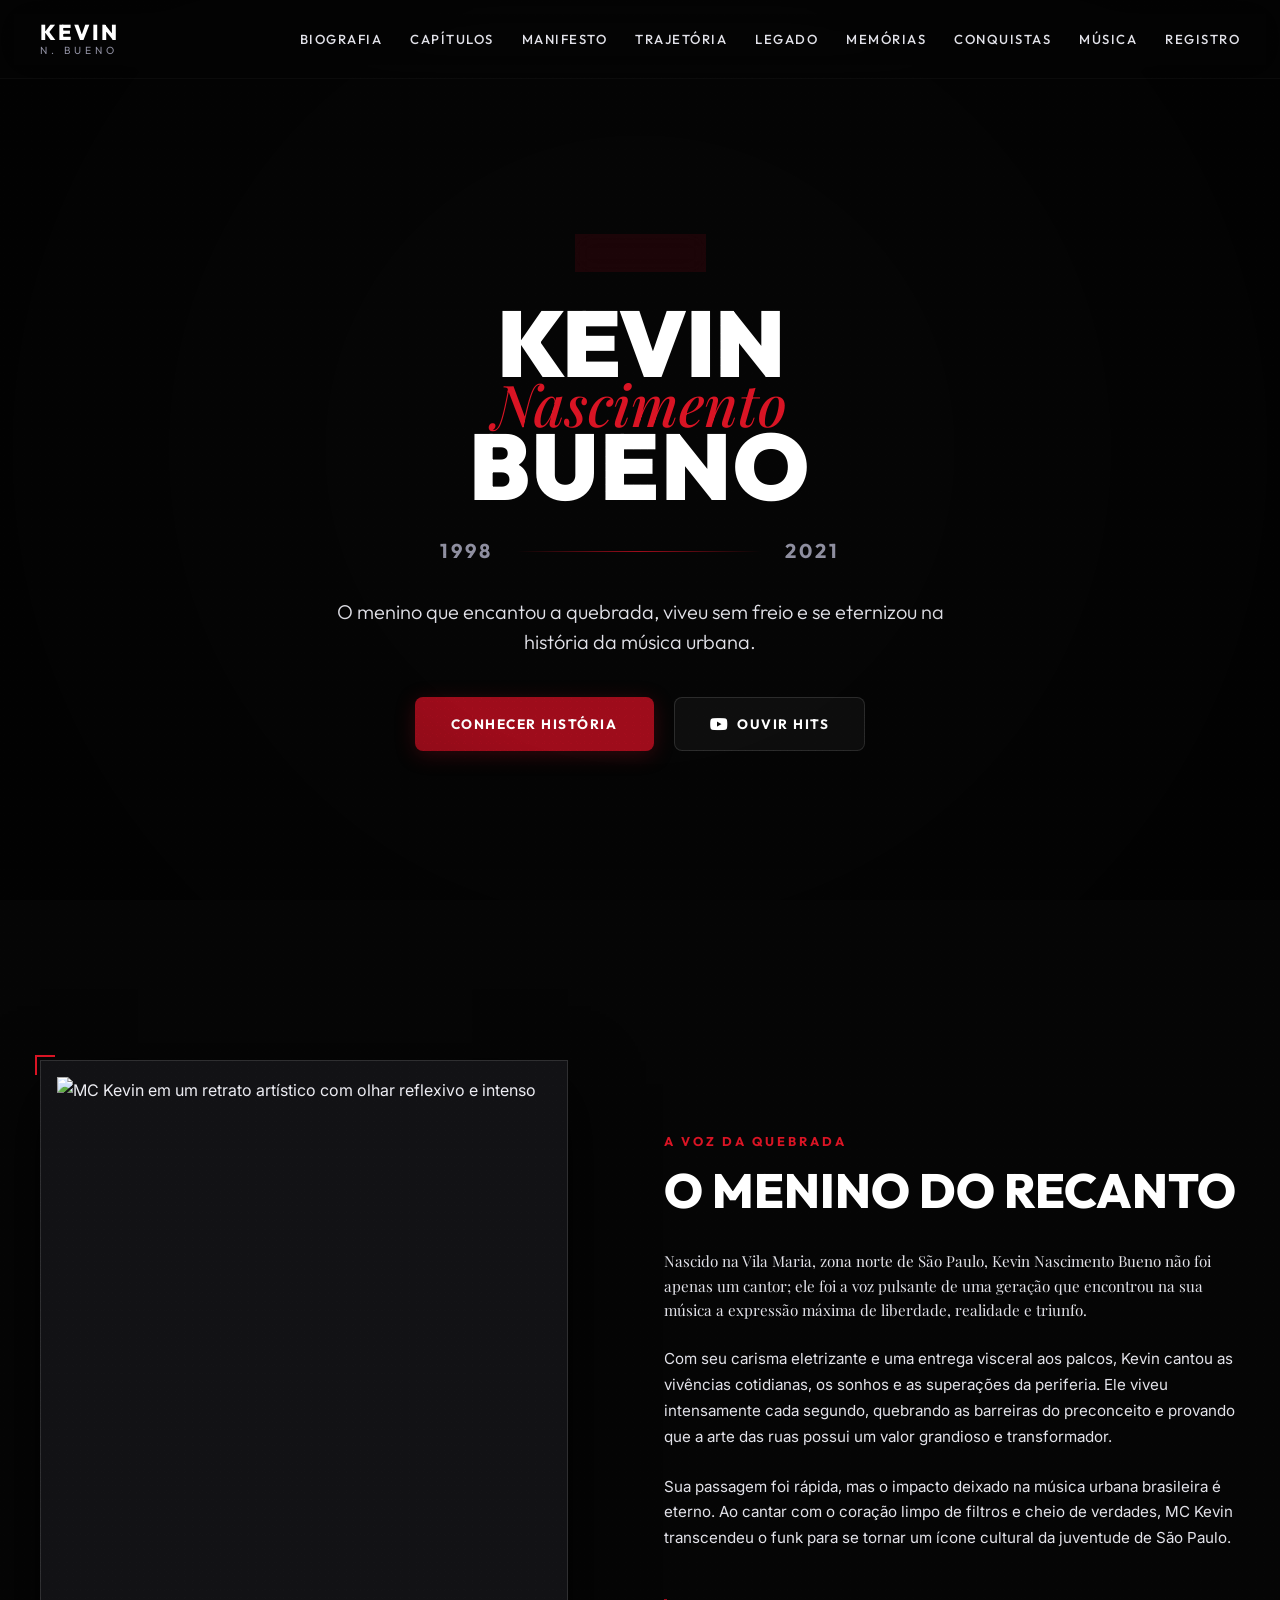
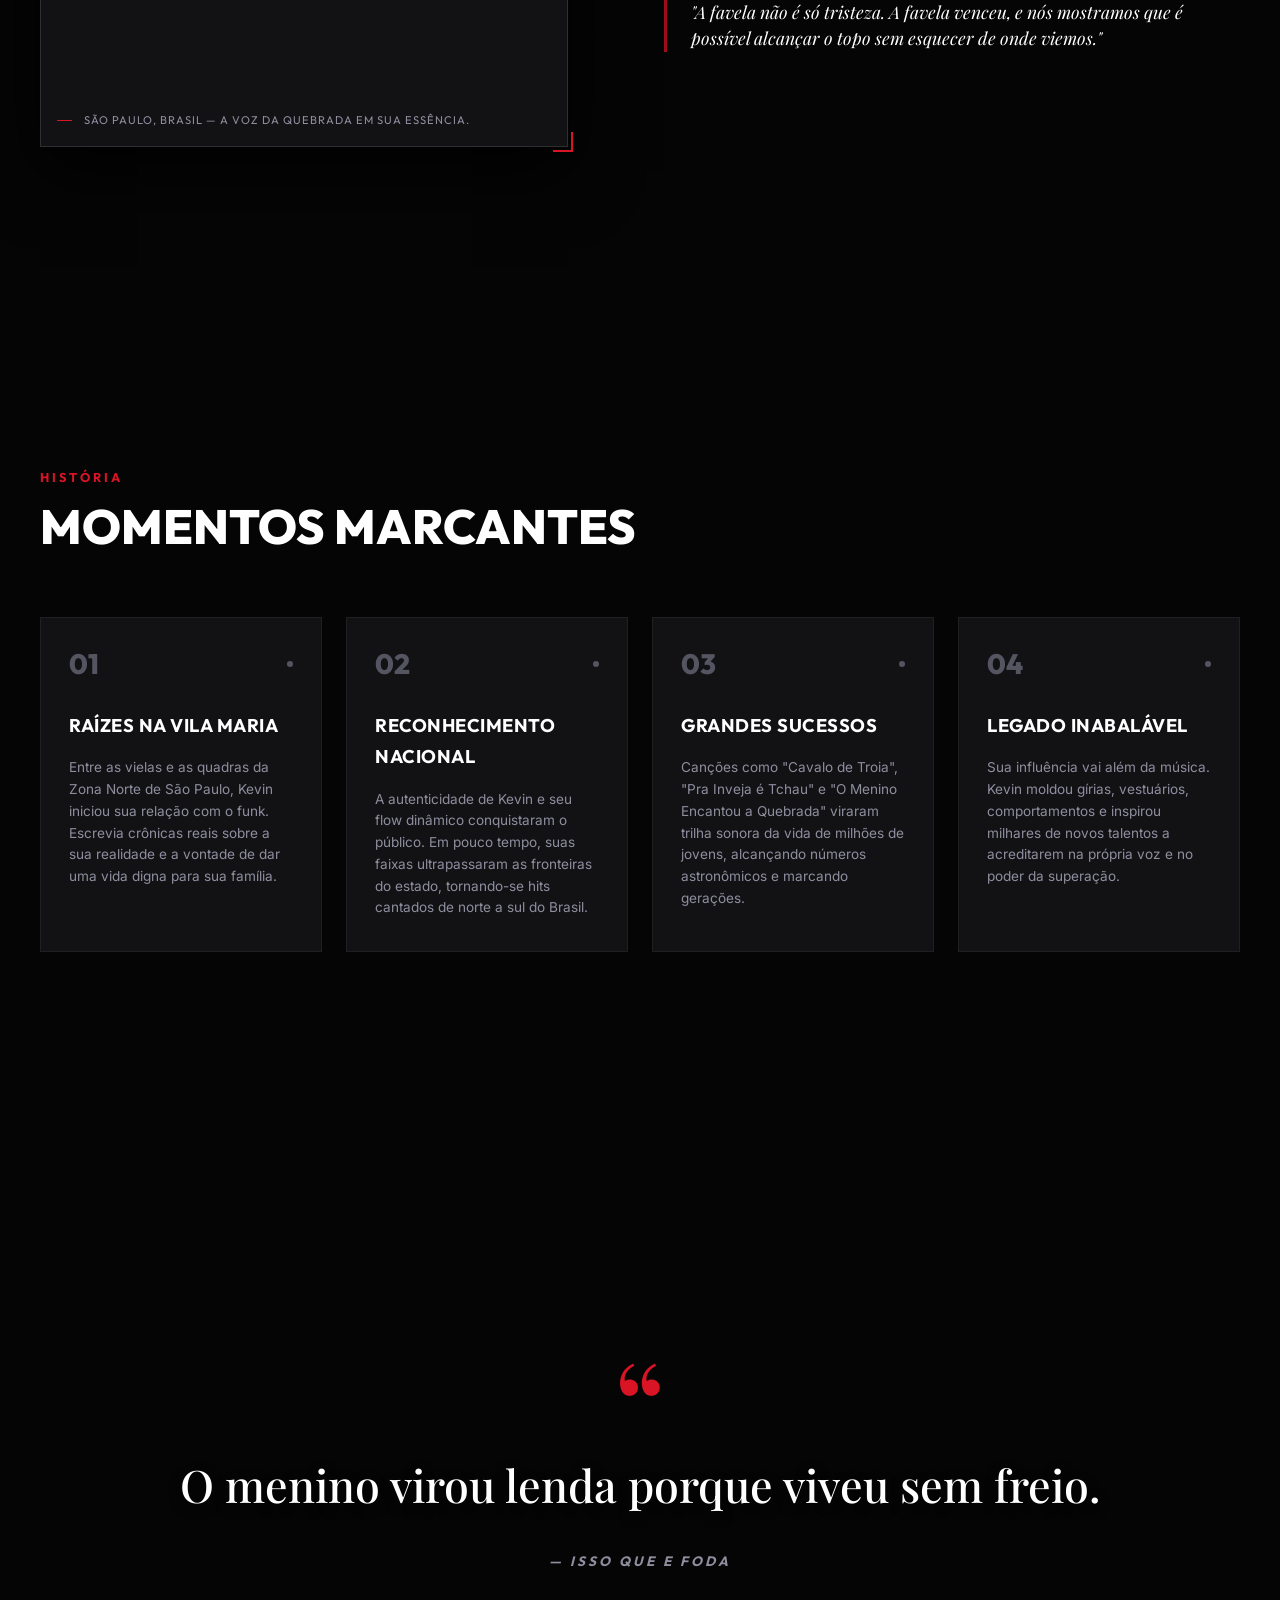
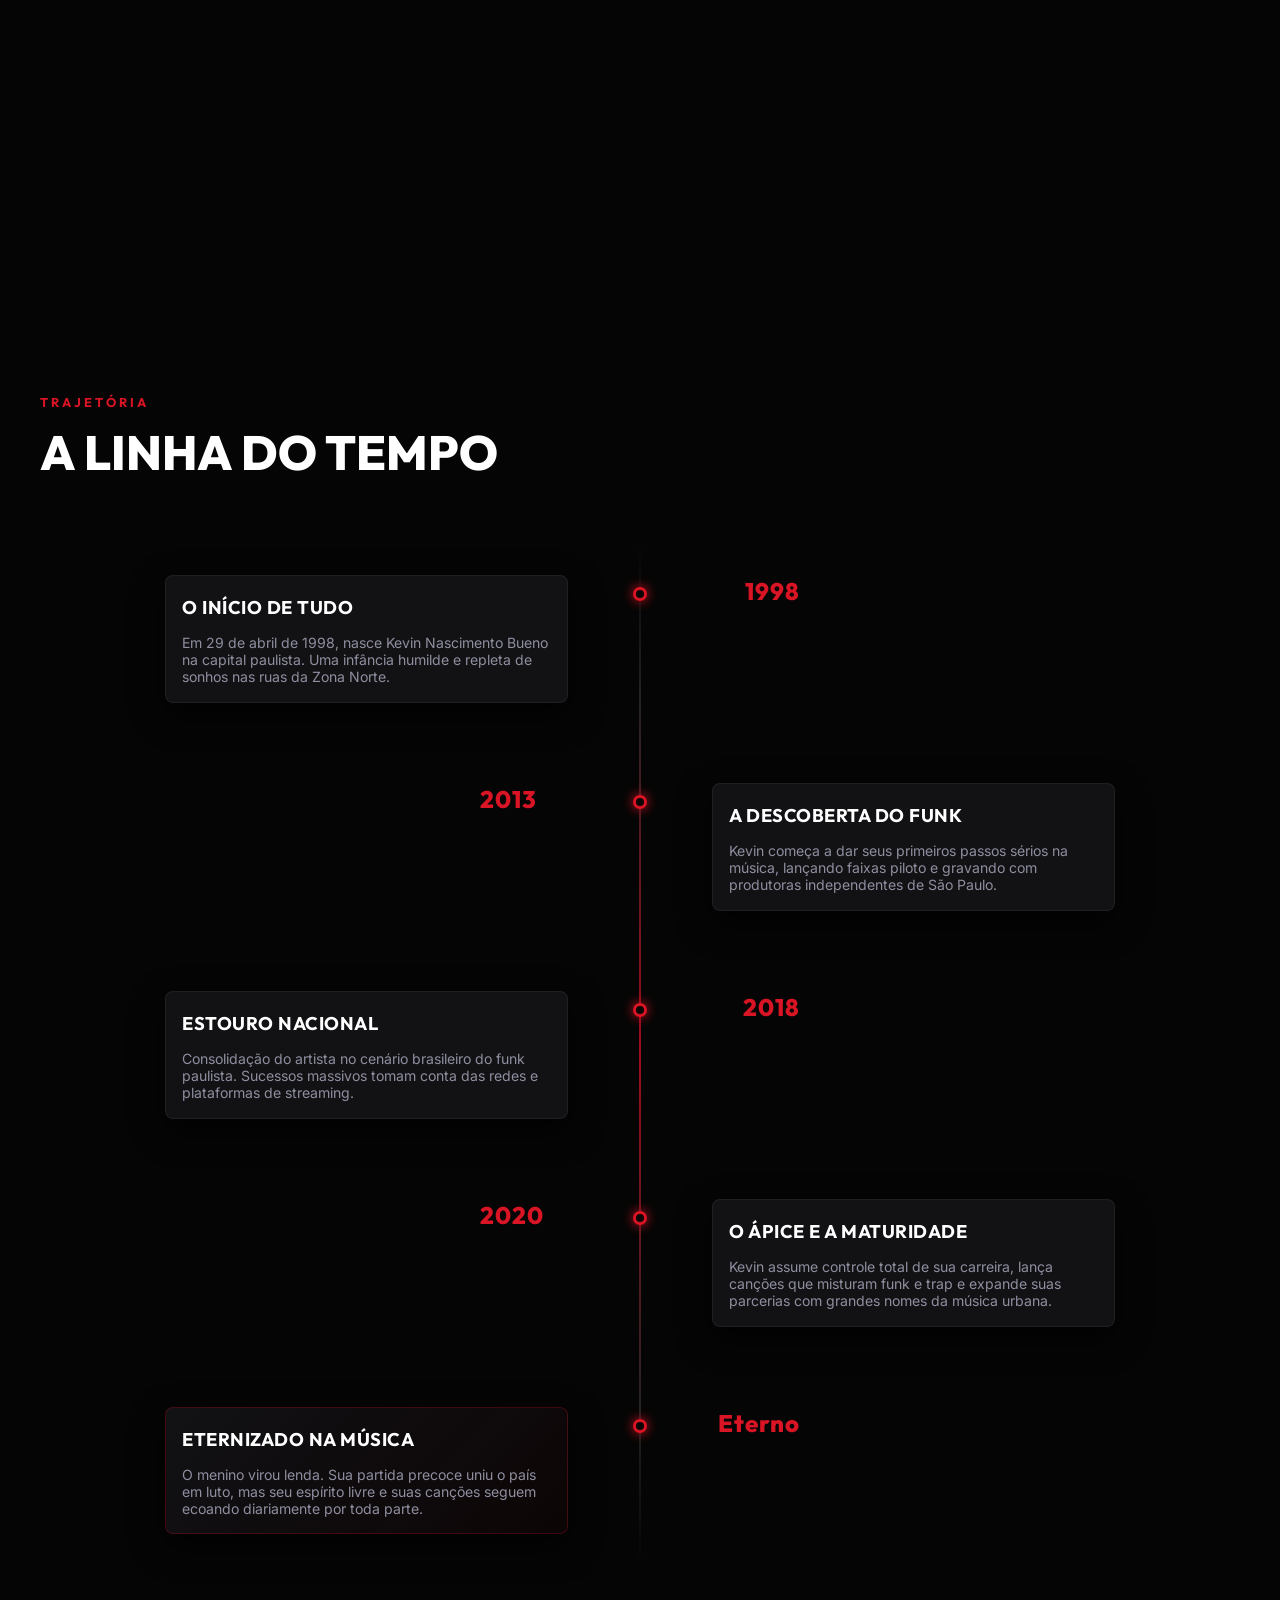
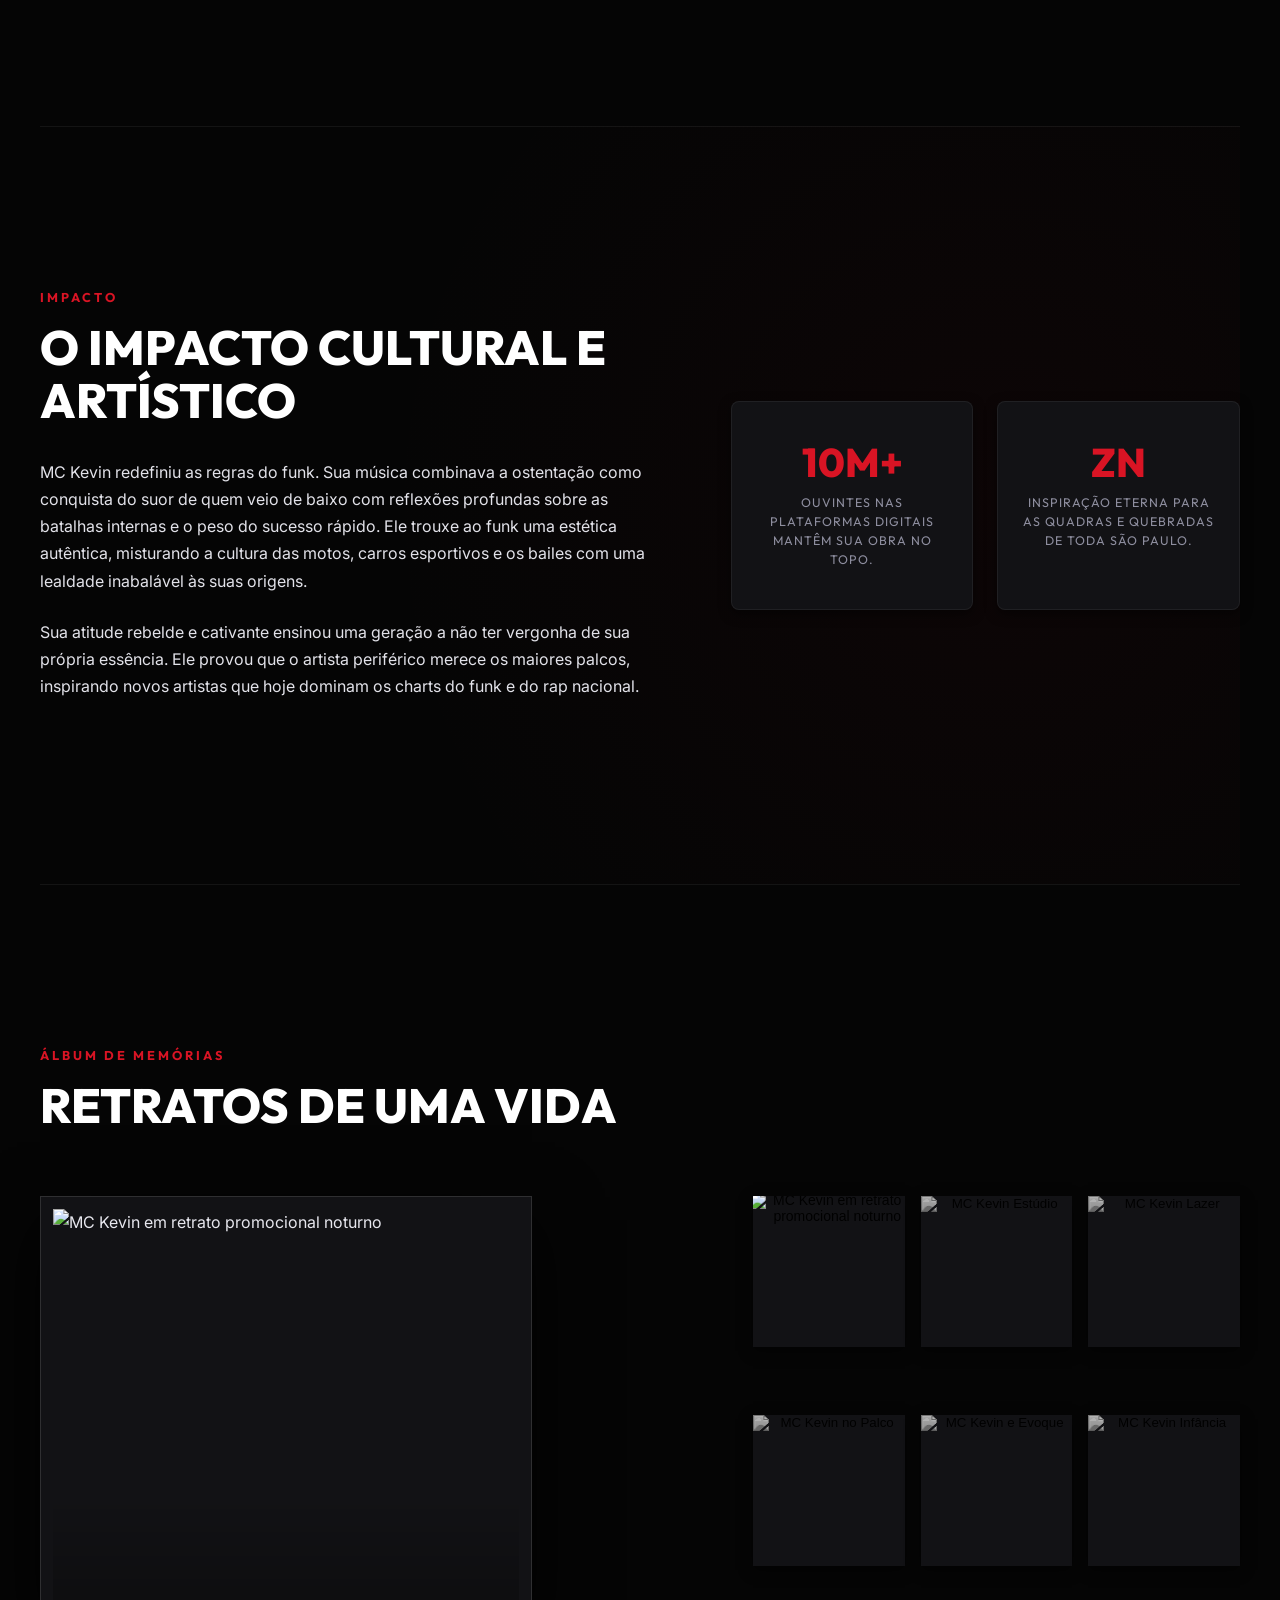
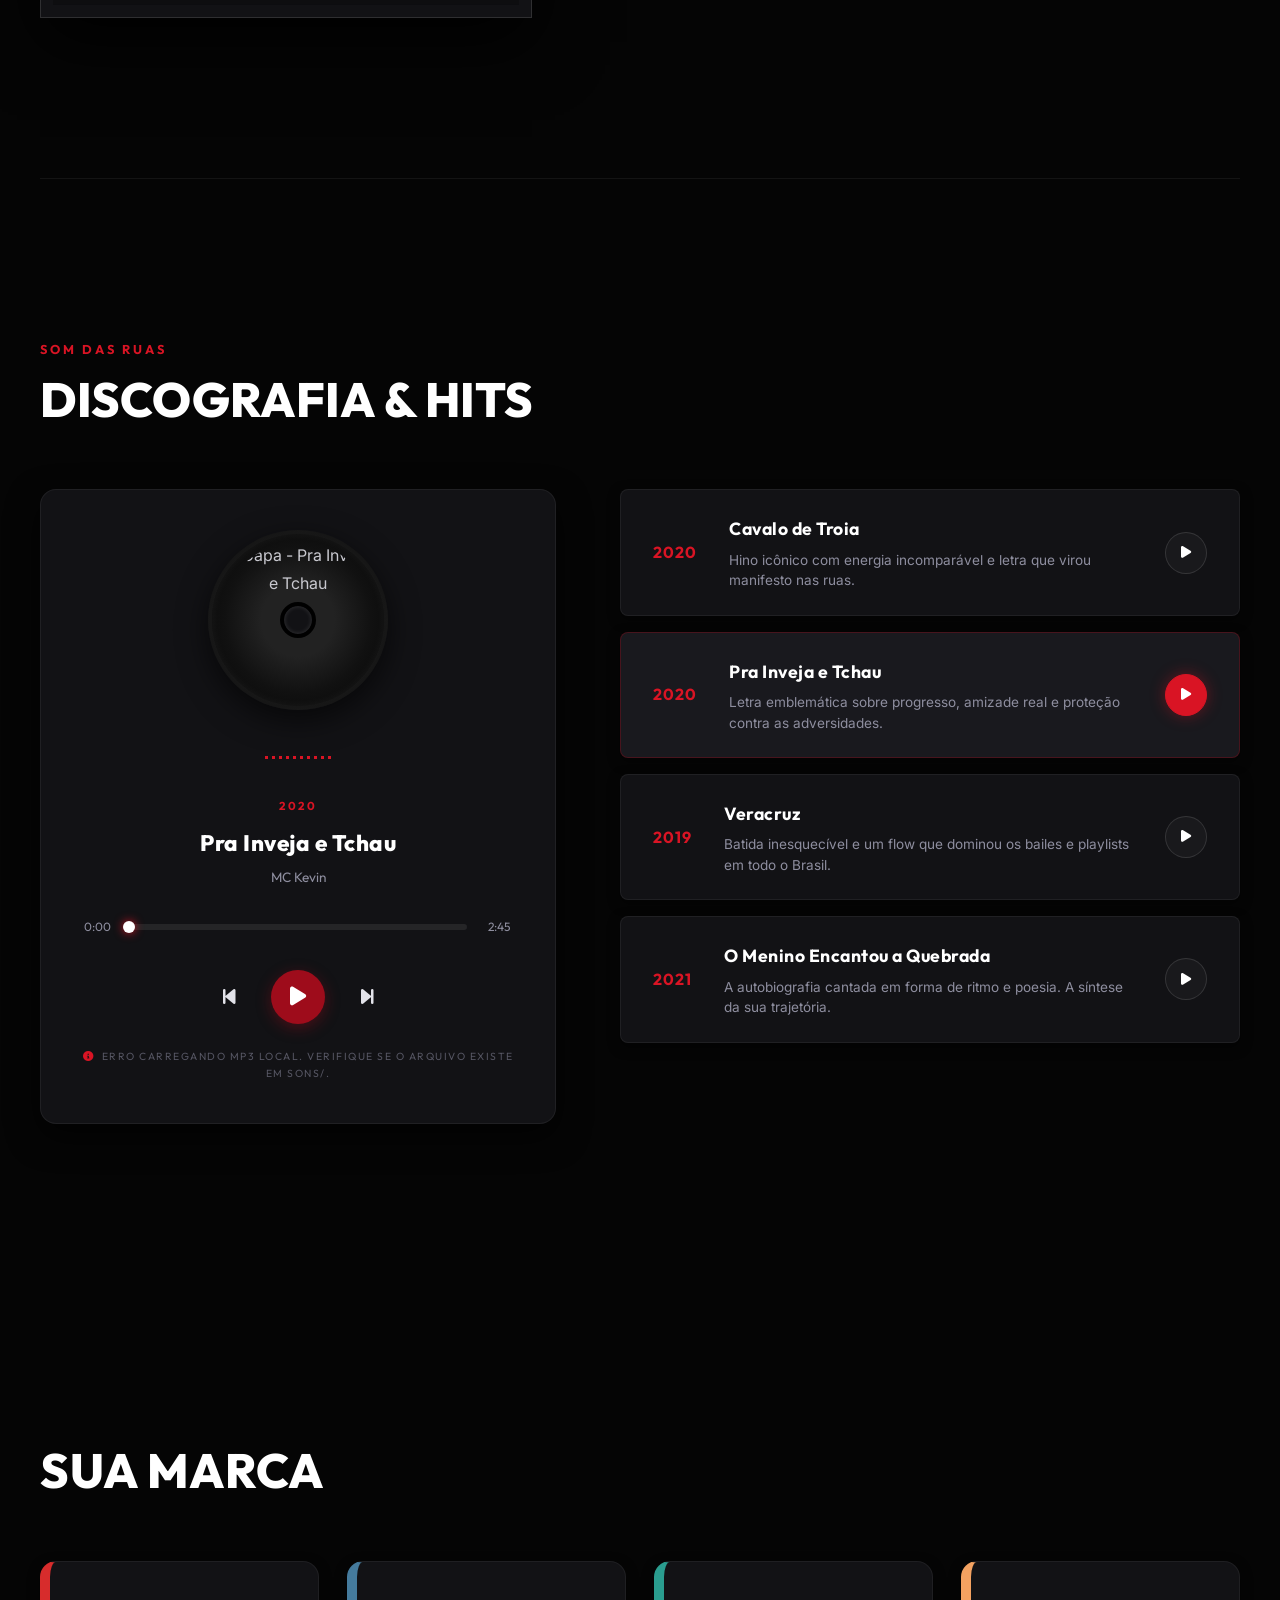
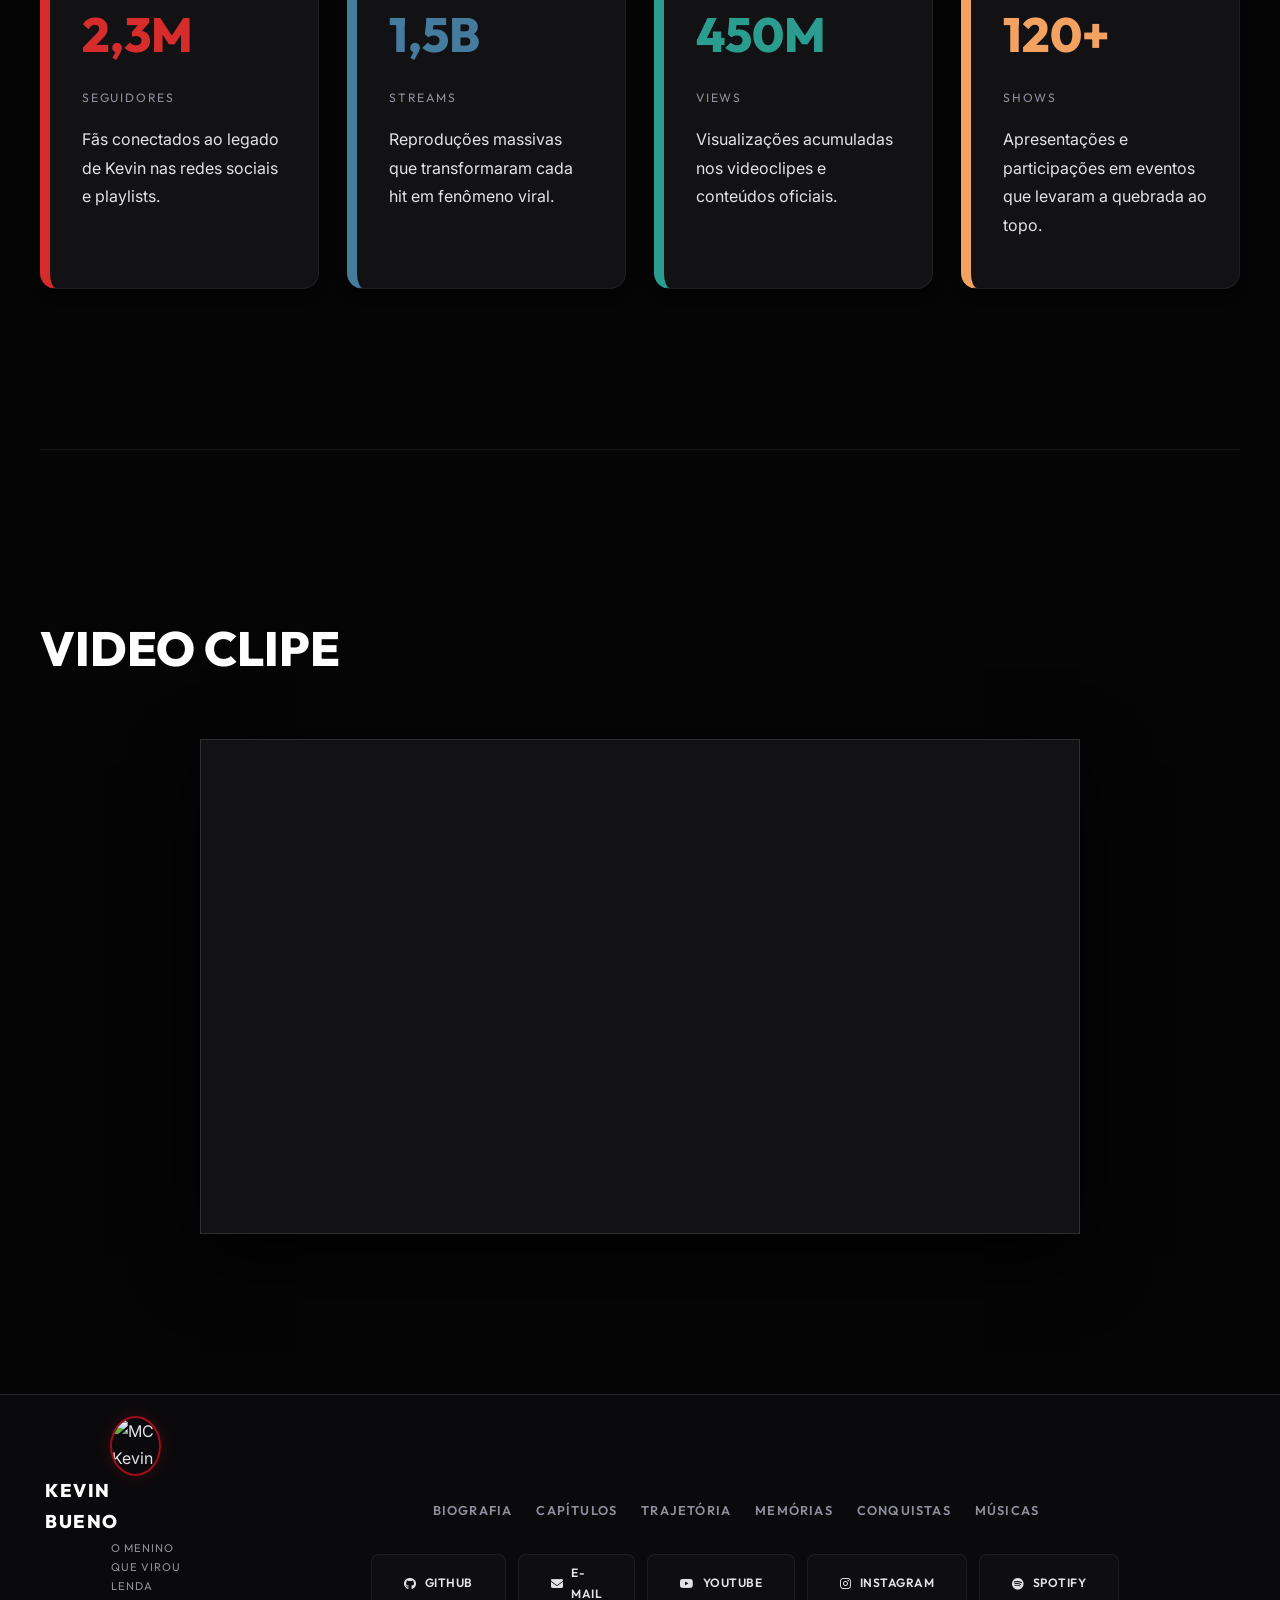
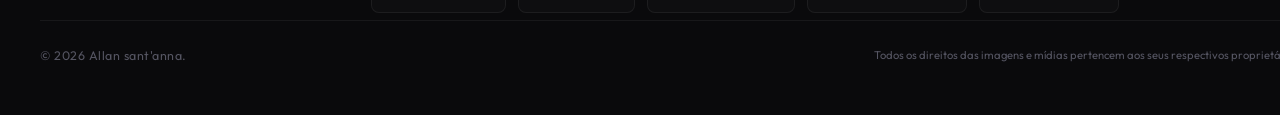
==== conteudo/index.html @ 1c0763a5 "b.o slk" ====
<!DOCTYPE html>
<html lang="pt-BR">
<head>
  <meta charset="UTF-8">
  <meta name="viewport" content="width=device-width, initial-scale=1.0">
  <title>MC Kevin O Menino Que Virou Lenda</title>
  <meta name="description" content="Homenagem cinematográfica e biográfica ao legado de MC Kevin, com atmosfera noturna, intensidade urbana e memória viva da quebrada de São Paulo.">
  <meta name="keywords" content="MC Kevin, Kevin Nascimento Bueno, funk paulista, trap brasileiro, homenagem MC Kevin, legado MC Kevin">
  <meta name="author" content="Allan Santana">
  <link rel="icon" href="../img/copao.jpg" type="image/x-icon">
 
  <link rel="preconnect" href="https://fonts.googleapis.com">
  <link rel="preconnect" href="https://fonts.gstatic.com" crossorigin>
  <link href="https://fonts.googleapis.com/css2?family=Inter:wght@300;400;500;600;700&family=Outfit:wght@300;400;500;700;800;900&family=Playfair+Display:ital,wght@0,500;0,700;1,400;1,500&display=swap" rel="stylesheet">
  
  <link rel="stylesheet" href="https://cdnjs.cloudflare.com/ajax/libs/font-awesome/6.5.1/css/all.min.css">
  <link rel="stylesheet" href="style.css">
  <link rel="stylesheet" href="celular.css" media="screen">
</head>

<body>
  <a class="skip-link" href="#conteudo">Pular para o conteúdo principal</a>

  <!-- Header / Navigation Bar -->
  <nav class="navbar" id="navbar">
    <div class="navbar-container">
      <a href="#inicio" class="navbar-logo">
        <span class="logo-first">KEVIN</span>
        <span class="logo-last">N. BUENO</span>
      </a>
      <button class="menu-toggle" id="menuToggle" aria-label="Abrir menu" aria-expanded="false">
        <span class="bar"></span>
        <span class="bar"></span>
        <span class="bar"></span>
      </button>
      <div class="nav-links" id="navLinks">
        <a href="#sobre">Biografia</a>
        <a href="#momentos">Capítulos</a>
        <a href="#destaque">Manifesto</a>
        <a href="#trajetoria">Trajetória</a>
        <a href="#legado">Legado</a>
        <a href="#album">Memórias</a>
        <a href="#conquistas">Conquistas</a>
        <a href="#hits">Música</a>
        <a href="#clipe">Registro</a>
      </div>
    </div>
  </nav>

  <!-- Hero Section (Cinema Opening) -->
  <header class="hero" id="inicio">
    <video class="hero-video" autoplay muted loop playsinline aria-label="Vídeo de fundo do clipe do MC Kevin">
      <source src="../img/mc-kevin video clip.mp4" type="video/mp4">
    </video>
    <div class="hero-overlay"></div>
    
   <div class="hero-content reveal">
      <div class="hero-meta-badge">
        <span class="badge-dot"></span>
        <span class="badge-text">legado...</span>
      </div> 


      
      <h1 class="hero-title">
        <span class="hero-name-first">KEVIN</span>
        <span class="hero-name-middle">Nascimento</span>
        <span class="hero-name-last">Bueno</span>
      </h1>
      
      <div class="hero-divider-group">
        <span class="hero-date">1998</span>
        <span class="hero-connector"></span>
        <span class="hero-date">2021</span>
      </div>
      
      <p class="hero-subtitle">O menino que encantou a quebrada, viveu sem freio e se eternizou na história da música urbana.</p>
      
      <div class="hero-actions">
        <a class="btn btn-primary" href="#sobre">Conhecer História</a>
        <a class="btn btn-secondary" href="https://www.youtube.com/results?search_query=mc+kevin+hits" target="_blank" rel="noopener noreferrer">
          <i class="fa-brands fa-youtube icon-btn"></i> Ouvir Hits
        </a>
      </div>
    </div>
  </header>

  <!-- Main Content Container -->
  <main id="conteudo">

    <!-- Section 1: Biografia Editorial (Sobre) -->
    <section class="section about" id="sobre" aria-labelledby="sobre-title">
      <div class="editorial-grid">
        <div class="editorial-media reveal">
          <div class="frame-container">
            <img src="../img/artista.jpg" alt="MC Kevin em um retrato artístico com olhar reflexivo e intenso" class="editorial-img">
            <div class="img-caption">
              <span class="caption-line"></span>
              <span class="caption-text">São Paulo, Brasil — A voz da quebrada em sua essência.</span>
            </div>
          </div>
        </div>
        
        <div class="editorial-text reveal">
          <span class="section-kicker">A Voz da Quebrada</span>
          <h2 id="sobre-title" class="section-title">O Menino do Recanto</h2>
          <p class="lead-text">
            Nascido na Vila Maria, zona norte de São Paulo, Kevin Nascimento Bueno não foi apenas um cantor; ele foi a voz pulsante de uma geração que encontrou na sua música a expressão máxima de liberdade, realidade e triunfo.
          </p>
          <p>
            Com seu carisma eletrizante e uma entrega visceral aos palcos, Kevin cantou as vivências cotidianas, os sonhos e as superações da periferia. Ele viveu intensamente cada segundo, quebrando as barreiras do preconceito e provando que a arte das ruas possui um valor grandioso e transformador.
          </p>
          <p>
            Sua passagem foi rápida, mas o impacto deixado na música urbana brasileira é eterno. Ao cantar com o coração limpo de filtros e cheio de verdades, MC Kevin transcendeu o funk para se tornar um ícone cultural da juventude de São Paulo.
          </p>
          <div class="editorial-quote-inline">
            <p>"A favela não é só tristeza. A favela venceu, e nós mostramos que é possível alcançar o topo sem esquecer de onde viemos."</p>
          </div>
        </div>
      </div>
    </section>

    <!-- Section 2: Momentos Marcantes -->
    <section class="section moments" id="momentos" aria-labelledby="momentos-title">
      <div class="section-heading reveal">
        <span class="section-kicker">História</span>
        <h2 id="momentos-title" class="section-title">Momentos Marcantes</h2>
      </div>
      
      <div class="moments-grid">
        <article class="moment-card reveal">
          <div class="moment-header">
            <span class="moment-num">01</span>
            <span class="moment-dot"></span>
          </div>
          <h3 class="moment-title">Raízes na Vila Maria</h3>
           <p class="moment-desc">Entre as vielas e as quadras da Zona Norte de São Paulo, Kevin iniciou sua relação com o funk. Escrevia crônicas reais sobre a sua realidade e a vontade de dar uma vida digna para sua família.</p>
        </article>

        <article class="moment-card reveal">
          <div class="moment-header">
            <span class="moment-num">02</span>
            <span class="moment-dot"></span>
          </div>
          <h3 class="moment-title">Reconhecimento Nacional</h3>
          <p class="moment-desc">A autenticidade de Kevin e seu flow dinâmico conquistaram o público. Em pouco tempo, suas faixas ultrapassaram as fronteiras do estado, tornando-se hits cantados de norte a sul do Brasil.</p>
        </article>

        <article class="moment-card reveal">
          <div class="moment-header">
            <span class="moment-num">03</span>
            <span class="moment-dot"></span>
          </div>
          <h3 class="moment-title">Grandes Sucessos</h3>
          <p class="moment-desc">Canções como "Cavalo de Troia", "Pra Inveja é Tchau" e "O Menino Encantou a Quebrada" viraram trilha sonora da vida de milhões de jovens, alcançando números astronômicos e marcando gerações.</p>
        </article>

        <article class="moment-card reveal">
          <div class="moment-header">
            <span class="moment-num">04</span>
            <span class="moment-dot"></span>
          </div>
          <h3 class="moment-title">Legado Inabalável</h3>
          <p class="moment-desc">Sua influência vai além da música. Kevin moldou gírias, vestuários, comportamentos e inspirou milhares de novos talentos a acreditarem na própria voz e no poder da superação.</p>
        </article>
      </div>
    </section>

    <!-- Section 3: Frase de Destaque Monumental -->
    <section class="section-cinematic-quote" id="destaque" aria-label="Frase em Destaque">
      <div class="quote-bg-image" style="background-image: url('../img/coringa.jpg');"></div>
      <div class="quote-overlay"></div>
      <div class="quote-content reveal">
        <span class="quote-mark">“</span>
        <blockquote class="giant-quote">
          O menino virou lenda porque viveu sem freio.
        </blockquote>
        <cite class="quote-author">— isso que e foda</cite>
      </div>
    </section>

    <!-- Section 4: Timeline Premium (Trajetória) -->
    <section class="section timeline-section" id="trajetoria" aria-labelledby="timeline-title">
      <div class="section-heading reveal">
        <span class="section-kicker">Trajetória</span>
        <h2 id="timeline-title" class="section-title">A Linha do Tempo</h2>
      </div>

      <div class="timeline-container">
        <div class="timeline-line"></div>
        
        <div class="timeline-item left reveal">
          <div class="timeline-year">1998</div>
          <div class="timeline-dot"></div>
          <div class="timeline-card">
            <div class="timeline-card-header">
              <h3>O Início de Tudo</h3>
            </div>
            <p>Em 29 de abril de 1998, nasce Kevin Nascimento Bueno na capital paulista. Uma infância humilde e repleta de sonhos nas ruas da Zona Norte.</p>
          </div>
        </div>

        <div class="timeline-item right reveal">
          <div class="timeline-year">2013</div>
          <div class="timeline-dot"></div>
          <div class="timeline-card">
            <div class="timeline-card-header">
              <h3>A Descoberta do Funk</h3>
            </div>
            <p>Kevin começa a dar seus primeiros passos sérios na música, lançando faixas piloto e gravando com produtoras independentes de São Paulo.</p>
          </div>
        </div>

        <div class="timeline-item left reveal">
          <div class="timeline-year">2018</div>
          <div class="timeline-dot"></div>
          <div class="timeline-card">
            <div class="timeline-card-header">
              <h3>Estouro Nacional</h3>
            </div>
            <p>Consolidação do artista no cenário brasileiro do funk paulista. Sucessos massivos tomam conta das redes e plataformas de streaming.</p>
          </div>
        </div>

        <div class="timeline-item right reveal">
          <div class="timeline-year">2020</div>
          <div class="timeline-dot"></div>
          <div class="timeline-card">
            <div class="timeline-card-header">
              <h3>O Ápice e a Maturidade</h3>
            </div>
            <p>Kevin assume controle total de sua carreira, lança canções que misturam funk e trap e expande suas parcerias com grandes nomes da música urbana.</p>
          </div>
        </div>

        <div class="timeline-item left reveal">
          <div class="timeline-year">Eterno</div>
          <div class="timeline-dot"></div>
          <div class="timeline-card highlight-card">
            <div class="timeline-card-header">
              <h3>Eternizado na Música</h3>
            </div>
            <p>O menino virou lenda. Sua partida precoce uniu o país em luto, mas seu espírito livre e suas canções seguem ecoando diariamente por toda parte.</p>
          </div>
        </div>
      </div>
    </section>

    <!-- Section 5: Legado Cultural -->
    <section class="section legacy" id="legado" aria-labelledby="legado-title">
      <div class="legacy-grid">
        <div class="legacy-text reveal">
          <span class="section-kicker">Impacto</span>
          <h2 id="legado-title" class="section-title">O Impacto Cultural e Artístico</h2>
          <p>
            MC Kevin redefiniu as regras do funk. Sua música combinava a ostentação como conquista do suor de quem veio de baixo com reflexões profundas sobre as batalhas internas e o peso do sucesso rápido. Ele trouxe ao funk uma estética autêntica, misturando a cultura das motos, carros esportivos e os bailes com uma lealdade inabalável às suas origens.
          </p>
          <p>
            Sua atitude rebelde e cativante ensinou uma geração a não ter vergonha de sua própria essência. Ele provou que o artista periférico merece os maiores palcos, inspirando novos artistas que hoje dominam os charts do funk e do rap nacional.
          </p>
        </div>
        
        <div class="legacy-stats-container reveal">
          <div class="stat-card">
            <div class="stat-num">10M+</div>
            <div class="stat-desc">Ouvintes nas plataformas digitais mantêm sua obra no topo.</div>
          </div>
          <div class="stat-card">
            <div class="stat-num">ZN</div>
            <div class="stat-desc">Inspiração eterna para as quadras e quebradas de toda São Paulo.</div>
          </div>
        </div>
      </div>
    </section>

    <!-- Section 6: Álbum de Memórias (Galeria Documental) -->
    <section class="section album-section" id="album" aria-labelledby="album-title">
      <div class="section-heading reveal">
        <span class="section-kicker">Álbum de Memórias</span>
        <h2 id="album-title" class="section-title">Retratos de uma Vida</h2>
      </div>

      <div class="album-container reveal">
        <!-- Spotlight Frame (Large Main Image) -->
        <div class="album-spotlight">
          <div class="spotlight-frame">
            <img id="spotlightImage" src="../img/1_mc_kevin-6660996.webp" alt="MC Kevin em retrato promocional noturno">
            <div class="spotlight-vignette"></div>
            <div class="spotlight-info">
              <span id="spotlightTag" class="spotlight-tag">Estilo Urbano</span>
              <h3 id="spotlightCaption" class="spotlight-caption">Retrato promocional de MC Kevin em clima urbano noturno</h3>
            </div>
          </div>
        </div>

        <!-- Interactive Thumbnails -->
        <div class="album-grid">
          <button class="album-thumb active" type="button" 
                  data-img="../img/1_mc_kevin-6660996.webp" 
                  data-tag="Estilo Urbano" 
                  data-caption="Retrato promocional de MC Kevin em clima urbano noturno"
                  aria-label="Ver imagem 1: Estilo Urbano">
            <img src="../img/1_mc_kevin-6660996.webp" alt="MC Kevin em retrato promocional noturno">
            <span class="thumb-border"></span>
          </button>
          
          <button class="album-thumb" type="button" 
                  data-img="../img/artista.jpg" 
                  data-tag="Essência Artística" 
                  data-caption="MC Kevin em foto artística com olhar intenso em estúdio"
                  aria-label="Ver imagem 2: Essência Artística">
            <img src="../img/artista.jpg" alt="MC Kevin Estúdio">
            <span class="thumb-border"></span>
          </button>

          <button class="album-thumb" type="button" 
                  data-img="../img/show.jpg" 
                  data-tag="Carisma Único" 
                  data-caption="MC Kevin em um momento descontraído"
                  aria-label="Ver imagem 3: Carisma Único">
            <img src="../img/show.jpg" alt="MC Kevin Lazer">
            <span class="thumb-border"></span>
          </button>

          <button class="album-thumb" type="button" 
                  data-img="../img/palma.jpg" 
                  data-tag="Energia do Palco" 
                  data-caption="MC Kevin no palco durante apresentação de show em alta sintonia com o público"
                  aria-label="Ver imagem 4: Energia do Palco">
            <img src="../img/palma.jpg" alt="MC Kevin no Palco">
            <span class="thumb-border"></span>
          </button>

          <button class="album-thumb" type="button" 
                  data-img="../img/evoque.jpg" 
                  data-tag="Conquistas" 
                  data-caption="O menino da ZN conquistando o asfalto e inspirando o progresso da favela"
                  aria-label="Ver imagem 5: Conquistas">
            <img src="../img/evoque.jpg" alt="MC Kevin e Evoque">
            <span class="thumb-border"></span>
          </button>

          <button class="album-thumb" type="button" 
                  data-img="../img/copao.jpg" 
                  data-tag="Raízes" 
                  data-caption="Registro de infância de Kevin Nascimento Bueno, o início de todo o sonho"
                  aria-label="Ver imagem 6: Raízes">
            <img src="../img/copao.jpg" alt="MC Kevin Infância">
            <span class="thumb-border"></span>
          </button>
        </div>
      </div>
    </section>

    <!-- Section 7: Discografia & Hits Famosos -->
    <section class="section hits" id="hits" aria-labelledby="hits-title">
      <div class="section-heading reveal">
        <span class="section-kicker">Som das Ruas</span>
        <h2 id="hits-title" class="section-title">Discografia & Hits</h2>
      </div>

      <div class="discography-layout">
        <!-- Left: Custom Interactive Audio Player Widget -->
        <div class="player-card reveal">
          <div class="player-cover-area">
            <div class="player-disc" id="playerDisc">
              <img id="playerCover" src="../img/artista.jpg" alt="Capa - Cavalo de Troia">
              <div class="disc-center"></div>
            </div>
            <!-- Bouncing visualizer bars -->
            <div class="player-visualizer" id="playerVisualizer">
              <span class="v-bar"></span>
              <span class="v-bar"></span>
              <span class="v-bar"></span>
              <span class="v-bar"></span>
              <span class="v-bar"></span>
              <span class="v-bar"></span>
              <span class="v-bar"></span>
              <span class="v-bar"></span>
              <span class="v-bar"></span>
              <span class="v-bar"></span>
            </div>
          </div>

          <div class="player-track-info">
            <span id="playerTrackYear" class="player-track-year">2020</span>
            <h3 id="playerTrackTitle" class="player-track-title">Cavalo de Troia</h3>
            <p id="playerTrackArtist" class="player-track-artist">MC Kevin</p>
          </div>

          <!-- Progress Bar Slider -->
          <div class="player-progress-group">
            <span id="currentTime" class="time-label">0:00</span>
            <div class="progress-bar-container" id="progressBarContainer">
              <div class="progress-bar-fill" id="progressBarFill"></div>
              <div class="progress-bar-handle" id="progressBarHandle"></div>
            </div>
            <span id="durationTime" class="time-label">3:18</span>
          </div>

          <!-- Controls -->
          <div class="player-controls">
            <button class="control-btn secondary-control" id="prevBtn" aria-label="Faixa anterior">
              <i class="fa-solid fa-backward-step"></i>
            </button>
            <button class="control-btn primary-control" id="playBtn" aria-label="Tocar">
              <i class="fa-solid fa-play" id="playIcon"></i>
            </button>
            <button class="control-btn secondary-control" id="nextBtn" aria-label="Próxima faixa">
              <i class="fa-solid fa-forward-step"></i>
            </button>
          </div>

          <div class="player-audio-note" id="playerAudioNote">
            <i class="fa-solid fa-circle-info"></i> Clique em uma música para tocar o MP3 local.
          </div>
          <audio id="playerAudio" preload="metadata"></audio>
        </div>

        <!-- Right: Modern structured Hits List with Custom Play Buttons -->
        <div class="hits-grid" id="hitsGrid">
          <article class="hit-item reveal active" data-index="0" data-title="Cavalo de Troia" data-year="2020" data-img="../img/cavalo.jpg" data-duration="3:18" data-src="sons/mc-kevin-cavalo-de-troia.mp3">
            <span class="hit-year">2020</span>
            <div class="hit-info">
              <h3 class="hit-title">Cavalo de Troia</h3>
              <p class="hit-desc">Hino icônico com energia incomparável e letra que virou manifesto nas ruas.</p>
            </div>
            <button class="hit-play-btn" aria-label="Tocar Cavalo de Troia">
              <i class="fa-solid fa-play"></i>
            </button>
          </article>

          <article class="hit-item reveal" data-index="1" data-title="Pra Inveja e Tchau" data-year="2020" data-img="../img/inveja.jpg" data-duration="2:45" data-src="sons/mc-kevin-e-mc-davi-pra-inveja-e-tchau.mp3">
            <span class="hit-year">2020</span>
            <div class="hit-info">
              <h3 class="hit-title">Pra Inveja e Tchau</h3>
              <p class="hit-desc">Letra emblemática sobre progresso, amizade real e proteção contra as adversidades.</p>
            </div>
            <button class="hit-play-btn" aria-label="Tocar Pra Inveja e Tchau">
              <i class="fa-solid fa-play"></i>
            </button>
          </article>

          <article class="hit-item reveal" data-index="2" data-title="Veracruz" data-year="2019" data-img="../img/vera.jpg" data-duration="3:04" data-src="sons/MC Kevin - Veracruz (KondZilla)(MP3_160K).mp3">
            <span class="hit-year">2019</span>
            <div class="hit-info">
              <h3 class="hit-title">Veracruz</h3>
              <p class="hit-desc">Batida inesquecível e um flow que dominou os bailes e playlists em todo o Brasil.</p>
            </div>
            <button class="hit-play-btn" aria-label="Tocar Veracruz">
              <i class="fa-solid fa-play"></i>
            </button>
          </article>

          <article class="hit-item reveal" data-index="3" data-title="O Menino Encantou a Quebrada" data-year="2021" data-img="../img/quebrada.jpg" data-duration="3:22" data-src="sons/mc-kevin-o-menino-encantou-a-quebrada.mp3">
            <span class="hit-year">2021</span>
            <div class="hit-info">
              <h3 class="hit-title">O Menino Encantou a Quebrada</h3>
              <p class="hit-desc">A autobiografia cantada em forma de ritmo e poesia. A síntese da sua trajetória.</p>
            </div>
            <button class="hit-play-btn" aria-label="Tocar O Menino Encantou a Quebrada">
              <i class="fa-solid fa-play"></i>
            </button>
          </article>
        </div>
      </div>
    </section>

    <!-- Section 8: Conquistas & Seguidores -->
    <section class="section achievements" id="conquistas" aria-labelledby="conquistas-title">
      <div class="section-heading reveal">
  
        <h2 id="conquistas-title" class="section-title">sua Marca</h2>
      </div>

      <div class="achievements-grid reveal">
        <article class="achievement-card reveal red-card">
          <span class="achievement-value">2,3M</span>
          <span class="achievement-key">Seguidores</span>
          <p class="achievement-desc">Fãs conectados ao legado de Kevin nas redes sociais e playlists.</p>
        </article>

        <article class="achievement-card reveal blue-card">
          <span class="achievement-value">1,5B</span>
          <span class="achievement-key">Streams</span>
          <p class="achievement-desc">Reproduções massivas que transformaram cada hit em fenômeno viral.</p>
        </article>

        <article class="achievement-card reveal green-card">
          <span class="achievement-value">450M</span>
          <span class="achievement-key">Views</span>
          <p class="achievement-desc">Visualizações acumuladas nos videoclipes e conteúdos oficiais.</p>
        </article>

        <article class="achievement-card reveal gold-card">
          <span class="achievement-value">120+</span>
          <span class="achievement-key">Shows</span>
          <p class="achievement-desc">Apresentações e participações em eventos que levaram a quebrada ao topo.</p>
        </article>
      </div>
    </section>

    <!-- Section 9: Clipe (Registro Audiovisual) -->
    <section class="section video-section" id="clipe" aria-labelledby="video-title">
      <div class="section-heading reveal">
        <span class="section-kicker"></span>
        <h2 id="video-title" class="section-title">video clipe</h2>
      </div>
     
      <div id="iframediv" class="reveal">
       <iframe width="900" height="440" src="https://www.youtube-nocookie.com/embed/DXRA3CvI5sw?si=9vtaMVPYySmfPlMX" title="YouTube video player" frameborder="0" allow="accelerometer; autoplay; clipboard-write; encrypted-media; gyroscope; picture-in-picture; web-share" referrerpolicy="strict-origin-when-cross-origin" allowfullscreen></iframe>
      </div>
    </section>

  </main>

  <!-- Premium Footer -->
  <footer class="final">
    <div class="footer-inner">
      <div class="footer-brand">
        <img class="footer-avatar" src="../img/copao.jpg" alt="MC Kevin avatar">
        <div class="footer-brand-info">
          <span class="footer-name">Kevin Bueno</span>
          <span class="footer-tag">O menino que virou lenda</span>
        </div>
      </div>

      <nav class="footer-nav" aria-label="Links do rodapé">
        <a href="#sobre">Biografia</a>
        <a href="#momentos">Capítulos</a>
        <a href="#trajetoria">Trajetória</a>
        <a href="#album">Memórias</a>
        <a href="#conquistas">Conquistas</a>
        <a href="#hits">Músicas</a>
      </nav>

      <div class="footer-socials" aria-label="Links sociais">
        <a class="social-btn github" href="https://github.com/sys-allan" target="_blank" rel="noopener noreferrer" aria-label="GitHub do desenvolvedor">
          <i class="fab fa-github"></i>
          <span>GitHub</span>
        </a>
        <a class="social-btn gmail" href="mailto:contato@mckevingomes.com" target="_blank" rel="noopener noreferrer" aria-label="Enviar e-mail">
          <i class="fa-solid fa-envelope"></i>
          <span>E-mail</span>
        </a>
        <a class="social-btn youtube" href="https://youtube.com/@mckevinoficial?si=IH7AO9AXfvNA6St2" target="_blank" rel="noopener noreferrer" aria-label="YouTube Oficial do MC Kevin">
          <i class="fab fa-youtube"></i>
          <span>YouTube</span>
        </a>
        <a class="social-btn instagram" href="https://www.instagram.com/mckevingomes/" target="_blank" rel="noopener noreferrer" aria-label="Instagram Oficial do MC Kevin">
          <i class="fab fa-instagram"></i>
          <span>Instagram</span>
        </a>
        <a class="social-btn spotify" href="https://open.spotify.com/intl-pt/artist/5pBMkZNIlbGTH3hrsQJqAa?si=EATrZxtQQS-b1zbYD4LMwg" target="_blank" rel="noopener noreferrer" aria-label="Spotify do MC Kevin">
          <i class="fab fa-spotify"></i>
          <span>Spotify</span>
        </a>
      </div>

      <div class="footer-divider"></div>
      
      <div class="footer-copy-container">
        <p class="footer-copy">&copy; 2026 Allan sant'anna.</p>
        <p class="footer-subcopy">Todos os direitos das imagens e mídias pertencem aos seus respectivos proprietários.</p>
      </div>
    </div>
  </footer>

  <script src="script.js"></script>
</body>
</html>
---- conteudo/style.css ----
@charset "UTF-8";

:root {
  --bg-darker: #050505;    
  --bg-dark: #0a0a0c;       
  --bg-card: #121215;       
  --bg-card-hover: #19191e;
  --primary: #9e0c1b;      
  --primary-bright: #d91424;
  --primary-rgb: 158, 12, 27;
  --text-primary: #ffffff;
  --text-secondary: #e2e2e9;
  --text-muted: #8e8e9f;
  --text-disabled: #555562;
  --border-soft: rgba(255, 255, 255, 0.06);
  --border-medium: rgba(255, 255, 255, 0.12);
  --border-red: rgba(158, 12, 27, 0.35);
  --font-display: 'Outfit', sans-serif;
  --font-serif: 'Playfair Display', serif;
  --font-sans: 'Outfit', sans-serif;
  --font-body: 'Inter', sans-serif;
  --content-width: min(1200px, calc(100% - 3rem));
  --radius-sm: 8px;
  --radius-md: 16px;
  --radius-lg: 24px;
  --shadow-sm: 0 4px 12px rgba(0, 0, 0, 0.5);
  --shadow-md: 0 12px 32px rgba(0, 0, 0, 0.7);
  --shadow-lg: 0 24px 64px rgba(0, 0, 0, 0.9);
}


*,
*::before,
*::after {
  box-sizing: border-box;
}

html {
  scroll-behavior: smooth;
  font-size: 16px;
}

body {
  margin: 0;
  padding: 0;
  font-family: var(--font-body);
  background-color: var(--bg-darker);
  color: var(--text-secondary);
  line-height: 1.7;
  overflow-x: hidden;
  position: relative;
  -webkit-font-smoothing: antialiased;
}

body::before {
  content: "";
  position: fixed;
  inset: -100%;
  pointer-events: none;
  z-index: 99;
  opacity: 0.07;
  background-image: 
    radial-gradient(circle at 10% 20%, #fff 0.5px, transparent 0.5px),
    radial-gradient(circle at 75% 60%, #fff 0.5px, transparent 0.5px),
    radial-gradient(circle at 40% 80%, #fff 0.5px, transparent 0.5px);
  background-size: 8px 8px, 9px 9px, 7px 7px;
  mix-blend-mode: overlay;
  animation: film-grain-shift 8s steps(10) infinite;
}


body::after {
  content: "";
  position: fixed;
  inset: 0;
  pointer-events: none;
  z-index: 90;
  background: radial-gradient(circle at center, transparent 40%, rgba(0, 0, 0, 0.6) 100%);
}


img,
video,
iframe {
  max-width: 100%;
  display: block;
}

a {
  color: inherit;
  text-decoration: none;
  transition: all 0.3s ease;
}

.skip-link {
  position: absolute;
  left: 2rem;
  top: -100px;
  z-index: 1000;
  background: var(--text-primary);
  color: var(--bg-darker);
  font-weight: 700;
  padding: 1rem 1.5rem;
  border-radius: var(--radius-sm);
  border: 2px solid var(--primary);
  transition: top 0.3s ease;
}

.skip-link:focus {
  top: 1rem;
}


.navbar {
  position: fixed;
  top: 0;
  left: 0;
  width: 100%;
  z-index: 500;
  background: rgba(5, 5, 5, 0.4);
  backdrop-filter: blur(20px);
  -webkit-backdrop-filter: blur(20px);
  border-bottom: 1px solid rgba(255, 255, 255, 0.03);
  transition: all 0.4s cubic-bezier(0.16, 1, 0.3, 1);
  padding: 1.25rem 0;
}

.navbar.scrolled {
  padding: 0.85rem 0;
  background: rgba(5, 5, 5, 0.9);
  border-bottom: 1px solid rgba(255, 255, 255, 0.08);
  box-shadow: 0 10px 30px rgba(0, 0, 0, 0.5);
}

.navbar.hide {
  transform: translateY(-100%);
}

.navbar-container {
  width: var(--content-width);
  margin: 0 auto;
  display: flex;
  align-items: center;
  justify-content: space-between;
}

.navbar-logo {
  display: flex;
  flex-direction: column;
  line-height: 1;
}

.logo-first {
  font-family: var(--font-display);
  font-weight: 800;
  font-size: 1.35rem;
  letter-spacing: 2px;
  color: var(--text-primary);
}

.logo-last {
  font-family: var(--font-sans);
  font-weight: 400;
  font-size: 0.65rem;
  letter-spacing: 4px;
  color: var(--text-muted);
  text-transform: uppercase;
  margin-top: 2px;
}

/* Navigation Links */
.nav-links {
  display: flex;
  gap: 1.75rem;
}

.nav-links a {
  font-family: var(--font-sans);
  font-weight: 500;
  font-size: 0.82rem;
  text-transform: uppercase;
  letter-spacing: 1.5px;
  color: var(--text-secondary);
  position: relative;
  padding: 0.5rem 0;
}

.nav-links a::after {
  content: "";
  position: absolute;
  bottom: 0;
  left: 0;
  width: 0;
  height: 2px;
  background-color: var(--primary-bright);
  transition: width 0.3s cubic-bezier(0.16, 1, 0.3, 1);
}

.nav-links a:hover {
  color: var(--text-primary);
}

.nav-links a:hover::after {
  width: 100%;
}

/* Mobile Hamburger Menu */
.menu-toggle {
  display: none;
  background: none;
  border: none;
  cursor: pointer;
  padding: 0.5rem;
  z-index: 510;
}

.menu-toggle .bar {
  display: block;
  width: 22px;
  height: 2px;
  background-color: var(--text-primary);
  margin: 5px 0;
  transition: all 0.3s ease;
}

/* ==========================================================================
   HERO SECTION (CINEMA OPENING)
   ========================================================================== */
.hero {
  position: relative;
  height: 100vh;
  width: 100%;
  display: flex;
  align-items: center;
  justify-content: center;
  overflow: hidden;
}

.hero-video {
  position: absolute;
  inset: 0;
  width: 100%;
  height: 100%;
  object-fit: cover;
  z-index: 1;
  /* Visual treatment to reduce video distraction & add contrast */
  filter: contrast(1.15) brightness(0.4) saturate(0.7);
}

.hero-overlay {
  position: absolute;
  inset: 0;
  z-index: 2; 
}

.hero-content {
  position: relative;
  top: 43px;
  z-index: 10;
  width: var(--content-width);
  max-width: 900px;
  text-align: center;
  display: flex;
  flex-direction: column;
  align-items: center;
}

.hero-meta-badge {
  display: inline-flex;
  align-items: center;
  gap: 0.6rem;
  background: rgba(158, 12, 27, 0.15);
  border: 1px solid var(--border-red);
  padding: 0.45rem 1rem;
  border-radius: 99px;
  margin-bottom: 2rem;
  backdrop-filter: blur(10px);
}

.badge-dot {
  width: 6px;
  height: 6px;
  background-color: var(--primary-bright);
  border-radius: 50%;
  animation: badge-pulse 2s infinite;
}

.badge-text {
  font-family: var(--font-sans);
  font-size: 0.75rem;
  font-weight: 700;
  letter-spacing: 2px;
  text-transform: uppercase;
  color: var(--text-primary);
}

.hero-title {
  display: flex;
  flex-direction: column;
  margin: 0;
  line-height: 0.85;
}

.hero-name-first {
  font-family: var(--font-display);
  font-weight: 900;
  font-size: clamp(2.5rem, 7.5vw, 5.8rem);
  letter-spacing: -1px;
  color: var(--text-primary);
  text-transform: uppercase;
}

.hero-name-middle {
  font-family: var(--font-serif);
  font-weight: 500;
  font-style: italic;
  font-size: clamp(1.6rem, 5vw, 3.6rem);
  color: var(--primary-bright);
  margin-top: -0.2rem;
}

.hero-name-last {
  font-family: var(--font-display);
  font-weight: 900;
  font-size: clamp(2.5rem, 7.5vw, 5.8rem);
  letter-spacing: 2px;
  color: var(--text-primary);
  text-transform: uppercase;
  margin-top: -0.1rem;
}

.hero-divider-group {
  display: flex;
  align-items: center;
  gap: 1.5rem;
  margin: 1.8rem 0;
  width: 100%;
  max-width: 400px;
}

.hero-date {
  font-family: var(--font-sans);
  font-weight: 700;
  font-size: 1.25rem;
  letter-spacing: 3px;
  color: var(--text-muted);
}

.hero-connector {
  flex-grow: 1;
  height: 1px;
  background: linear-gradient(90deg, transparent, var(--primary), transparent);
}

.hero-subtitle {
  font-family: var(--font-sans);
  font-weight: 300;
  font-size: clamp(1rem, 2.5vw, 1.25rem);
  color: var(--text-secondary);
  max-width: 650px;
  line-height: 1.5;
  margin: 0 0 2.5rem 0;
}

.hero-actions {
  display: flex;
  gap: 1.25rem;
  flex-wrap: wrap;
  justify-content: center;
}

/* Custom Buttons styling */
.btn {
  display: inline-flex;
  align-items: center;
  justify-content: center;
  padding: 0.9rem 2.2rem;
  border-radius: var(--radius-sm);
  font-family: var(--font-sans);
  font-weight: 700;
  font-size: 0.85rem;
  text-transform: uppercase;
  letter-spacing: 1.5px;
  transition: all 0.3s cubic-bezier(0.16, 1, 0.3, 1);
  cursor: pointer;
  border: 1px solid transparent;
}

.btn-primary {
  background-color: var(--primary);
  color: var(--text-primary);
  box-shadow: 0 4px 20px rgba(158, 12, 27, 0.3);
}

.btn-primary:hover {
  background-color: var(--primary-bright);
  transform: translateY(-2px);
  box-shadow: 0 8px 30px rgba(217, 20, 36, 0.5);
}

.btn-secondary {
  background-color: rgba(255, 255, 255, 0.04);
  border: 1px solid var(--border-medium);
  color: var(--text-primary);
}

.btn-secondary:hover {
  background-color: rgba(255, 255, 255, 0.1);
  border-color: var(--text-primary);
  transform: translateY(-2px);
}

.icon-btn {
  margin-right: 8px;
  font-size: 1rem;
}



/* ==========================================================================
   GENERIC SECTION WRAPPER & HEADINGS
   ========================================================================== */
.section {
  padding: 10rem 0;
  width: var(--content-width);
  margin: 0 auto;
  position: relative;
  z-index: 10;
}

.section-heading {
  margin-bottom: 4rem;
  max-width: 600px;
}

.section-kicker {
  display: block;
  font-family: var(--font-sans);
  font-weight: 700;
  font-size: 0.8rem;
  text-transform: uppercase;
  letter-spacing: 3px;
  color: var(--primary-bright);
  margin-bottom: 0.75rem;
}

.section-title {
  font-family: var(--font-display);
  font-weight: 800;
  font-size: clamp(2rem, 5vw, 3rem);
  line-height: 1.1;
  color: var(--text-primary);
  text-transform: uppercase;
  margin: 0;
}

/* ==========================================================================
   SECTION 1: BIOGRAPHY EDITORIAL (SOBRE)
   ========================================================================== */
.editorial-grid {
  display: grid;
  grid-template-columns: 1.1fr 1.2fr;
  gap: 6rem;
  align-items: center;
}

.editorial-media {
  position: relative;
}

.frame-container {
  background: var(--bg-card);
  border: 1px solid var(--border-medium);
  padding: 1rem;
  box-shadow: var(--shadow-lg);
  position: relative;
}

/* Subtle corner decoration */
.frame-container::before {
  content: "";
  position: absolute;
  top: -6px;
  left: -6px;
  width: 20px;
  height: 20px;
  border-top: 2px solid var(--primary-bright);
  border-left: 2px solid var(--primary-bright);
  pointer-events: none;
}

.frame-container::after {
  content: "";
  position: absolute;
  bottom: -6px;
  right: -6px;
  width: 20px;
  height: 20px;
  border-bottom: 2px solid var(--primary-bright);
  border-right: 2px solid var(--primary-bright);
  pointer-events: none;
}

.editorial-img {
  width: 100%;
  height: auto;
  aspect-ratio: 4 / 5;
  object-fit: cover;
  filter: grayscale(0.2) contrast(1.1);
  transition: filter 0.5s ease;
}

.frame-container:hover .editorial-img {
  filter: grayscale(0) contrast(1.05);
}

.img-caption {
  margin-top: 1rem;
  display: flex;
  align-items: center;
  gap: 0.75rem;
}

.caption-line {
  width: 15px;
  height: 1px;
  background-color: var(--primary-bright);
}

.caption-text {
  font-family: var(--font-sans);
  font-size: 0.7rem;
  color: var(--text-muted);
  text-transform: uppercase;
  letter-spacing: 1px;
}

.editorial-text {
  display: flex;
  flex-direction: column;
}

.editorial-text .section-title {
  margin-bottom: 2rem;
}

.lead-text {
  font-family: var(--font-serif);
  font-size: 1.25rem;
  line-height: 1.6;
  color: var(--text-primary);
  margin-bottom: 1.5rem;
  font-weight: 400;
}

.editorial-text p {
  font-size: 0.95rem;
  color: var(--text-secondary);
  margin-top: 0;
  margin-bottom: 1.5rem;
}

.editorial-quote-inline {
  border-left: 3px solid var(--primary);
  padding-left: 1.5rem;
  margin: 1.5rem 0;
}

.editorial-quote-inline p {
  font-family: var(--font-serif);
  font-style: italic;
  font-size: 1.1rem;
  color: var(--text-primary);
  line-height: 1.5;
  margin: 0;
}

/* ==========================================================================
   SECTION 2: MOMENTOS MARCANTES (CHAPTERS)
   ========================================================================== */
.moments-grid {
  display: grid;
  grid-template-columns: repeat(4, 1fr);
  gap: 1.5rem;
}

.moment-card {
  background-color: var(--bg-card);
  border: 1px solid var(--border-soft);
  padding: 2rem 1.75rem;
  display: flex;
  flex-direction: column;
  transition: all 0.3s cubic-bezier(0.16, 1, 0.3, 1);
  position: relative;
}

.moment-header {
  display: flex;
  align-items: center;
  justify-content: space-between;
  margin-bottom: 2rem;
}

.moment-num {
  font-family: var(--font-display);
  font-weight: 800;
  font-size: 1.75rem;
  color: var(--text-disabled);
  line-height: 1;
  transition: color 0.3s ease;
}

.moment-dot {
  width: 6px;
  height: 6px;
  background-color: var(--text-disabled);
  border-radius: 50%;
  transition: background-color 0.3s ease;
}

.moment-title {
  font-family: var(--font-sans);
  font-weight: 700;
  font-size: 1.15rem;
  text-transform: uppercase;
  letter-spacing: 0.5px;
  color: var(--text-primary);
  margin: 0 0 1rem 0;
}

.moment-desc {
  font-size: 0.85rem;
  color: var(--text-muted);
  margin: 0;
  line-height: 1.6;
}

/* Hover States (Sleek and Human, not IA template) */
.moment-card:hover {
  transform: translateY(-6px);
  border-color: var(--border-red);
  background-color: var(--bg-card-hover);
  box-shadow: var(--shadow-md);
}

.moment-card:hover .moment-num {
  color: var(--primary-bright);
}

.moment-card:hover .moment-dot {
  background-color: var(--primary-bright);
}

/* ==========================================================================
   SECTION 3: FRASE DE DESTAQUE MONUMENTAL
   ========================================================================== */
.section-cinematic-quote {
  position: relative;
  height: 80vh;
  width: 100%;
  overflow: hidden;
  display: flex;
  align-items: center;
  justify-content: center;
}

.quote-bg-image {
  position: absolute;
  inset: 0;
  width: 100%;
  height: 100%;
  background-size: cover;
  background-position: center 25%;
  z-index: 1;
  filter: contrast(1.2) brightness(0.2) saturate(0.5);
  transform: scale(1.02);
}

.quote-overlay {
  position: absolute;
  inset: 0;
  z-index: 2;
  background: 
    linear-gradient(218deg, var(--bg-darker) 0%, rgba(5, 5, 5, 0.4) 30%, rgba(5, 5, 5, 0.4) 70%, var(--bg-darker) 100%);
}

.quote-content {
  position: relative;
  z-index: 10;
  width: var(--content-width);
  max-width: 950px;
  text-align: center;
  display: flex;
  flex-direction: column;
  align-items: center;
}

.quote-mark {
  font-family: var(--font-serif);
  font-size: 8rem;
  line-height: 0.5;
  color: var(--primary-bright);
  margin-bottom: 1.5rem;
}

.giant-quote {
  font-family: var(--font-serif);
  font-weight: 500;
  font-size: clamp(0rem, 3.5vw, 4.2rem);
  line-height: 1.15;
  color: var(--text-primary);
  margin: 0 0 2.5rem 0;
  text-shadow: 0 4px 12px rgba(0, 0, 0, 0.5);
}

.quote-author {
  font-family: var(--font-sans);
  font-weight: 700;
  font-size: 0.85rem;
  letter-spacing: 3px;
  text-transform: uppercase;
  color: var(--text-muted);
}

/* ==========================================================================
   SECTION 4: TIMELINE PREMIUM
   ========================================================================== */
.timeline-section {
  overflow: hidden;
}

.timeline-container {
  position: relative;
  width: 100%;
  max-width: 950px;
  margin: 4rem auto 0 auto;
  padding: 2rem 0;
}

/* Vertical track line */
.timeline-line {
  position: absolute;
  left: 50%;
  top: 0;
  bottom: 0;
  width: 2px;
  background: linear-gradient(180deg, transparent 0%, var(--border-medium) 15%, var(--primary) 50%, var(--border-medium) 85%, transparent 100%);
  transform: translateX(-50%);
  pointer-events: none;
}

.timeline-item {
  position: relative;
  width: 50%;
  margin-bottom: 5rem;
}

.timeline-item:last-child {
  margin-bottom: 0;
}

.timeline-item.left {
  left: 0;
  padding-right: 4.5rem;
  text-align: right;
}

.timeline-item.right {
  left: 50%;
  padding-left: 4.5rem;
  text-align: left;
}

/* Year positioning */
.timeline-year {
  position: absolute;
  top: 0.25rem;
  font-family: var(--font-sans);
  font-weight: 800;
  font-size: 1.5rem;
  letter-spacing: 1px;
  color: var(--primary-bright);
  line-height: 1;
}

.timeline-item.left .timeline-year {
  right: -10rem;
}

.timeline-item.right .timeline-year {
  left: -10rem;
}

/* Timeline center dot */
.timeline-dot {
  position: absolute;
  top: 0.8rem;
  width: 14px;
  height: 14px;
  border-radius: 50%;
  background-color: var(--bg-darker);
  border: 3px solid var(--primary-bright);
  z-index: 5;
  box-shadow: 0 0 12px var(--primary-bright);
}

.timeline-item.left .timeline-dot {
  right: -7px;
}

.timeline-item.right .timeline-dot {
  left: -7px;
}

/* Cards content */
.timeline-card {
  background-color: var(--bg-card);
  border: 1px solid var(--border-soft);
  padding: 1rem;
  border-radius: var(--radius-sm);
  display: inline-block;
  text-align: left;
  max-width: 100%;
  box-shadow: var(--shadow-md);
  transition: all 0.3s ease-in;

}

.timeline-card-header h3 {
  font-family: var(--font-sans);
  font-weight: 700;
  font-size: 1.15rem;
  color: var(--text-primary);
  margin: 0 0 0.75rem 0;
  text-transform: uppercase;
  letter-spacing: 0.5px;
}

.timeline-card p {
  font-size: 0.88rem;
  color: var(--text-muted);
  margin: 0;
  line-height: 1.2;
}

/* Special styling for final card */
.highlight-card {
  border: 1px solid var(--border-red);
  background: linear-gradient(135deg, var(--bg-card), rgba(158, 12, 27, 0.05));

}

.timeline-item:hover .timeline-card {
  border-color: var(--border-red);
  transform: translateY(-5px);
  box-shadow: var(--shadow-lg);
}

/* ==========================================================================
   SECTION 5: LEGADO CULTURAL & ESTATÍSTICAS
   ========================================================================== */
.legacy {
  background: radial-gradient(circle at 80% 50%, rgba(158, 12, 27, 0.05) 0%, transparent 60%);
  border-top: 1px solid var(--border-soft);
}

.legacy-grid {
  display: grid;
  grid-template-columns: 1.2fr 1fr;
  gap: 5rem;
  align-items: center;
}

.legacy-text .section-title {
  margin-bottom: 2rem;
}

.legacy-text p {
  font-size: 1rem;
  color: var(--text-secondary);
  margin-top: 0;
  margin-bottom: 1.5rem;
}

.legacy-stats-container {
  display: grid;
  grid-template-columns: repeat(2, 1fr);
  gap: 1.5rem;
}

.stat-card {
  background-color: var(--bg-card);
  border: 1px solid var(--border-soft);
  padding: 2.5rem 1.5rem;
  border-radius: var(--radius-sm);
  text-align: center;
  box-shadow: var(--shadow-sm);
  transition: 0.5s ease-out;
}

.stat-card:hover {
  transform: translateY(-7px);
  border-color: var(--border-red);
}

.stat-num {
  display: block;
  font-family: var(--font-display);
  font-weight: 800;
  font-size: 2.5rem;
  color: var(--primary-bright);
  line-height: 1;
  margin-bottom: 0.75rem;
}

.stat-desc {
  font-family: var(--font-sans);
  font-size: 0.78rem;
  color: var(--text-muted);
  text-transform: uppercase;
  letter-spacing: 1px;
  line-height: 1.5;
}

/* ==========================================================================
   SECTION 6: ÁLBUM DE MEMÓRIAS (INTERACTIVE PHOTO WORK)
   ========================================================================== */
.album-section {
  border-top: 1px solid var(--border-soft);
}

.album-container {
  display: grid;
  grid-template-columns: 1.4fr 1fr;
  gap: 2rem;
  margin-top: 3.5rem;
}

.album-spotlight {
  height: 100%;
}

.spotlight-frame {
  position: relative;
  height: 422px;
  width: 492px;
  background-color: var(--bg-card);
  border: 1px solid var(--border-medium);
  padding: 0.75rem;
  overflow: hidden;
  box-shadow: var(--shadow-lg);
}

.spotlight-frame img {
  width: 100%;
  height: 100%;
  object-fit: cover;
  filter: contrast(1.05) saturate(0.95);
  transition: opacity 0.5s ease;
}

/* Fade class applied via JS during transition */
.spotlight-frame img.album-fade {
  opacity: 0;
}

.spotlight-vignette {
  position: absolute;
  inset: 0.75rem;
  pointer-events: none;
  /* softer vignette so images remain legible */
  background: linear-gradient(180deg, transparent 70%, rgba(0, 0, 0, 0.28) 100%);
  mix-blend-mode: multiply;
}

.spotlight-info {
  position: absolute;
  bottom: 2rem;
  left: 2rem;
  right: 2rem;
  z-index: 10;
}

.spotlight-tag {
  display: inline-block;
  font-family: var(--font-sans);
  font-weight: 700;
  font-size: 0.72rem;
  text-transform: uppercase;
  letter-spacing: 2px;
  color: var(--primary-bright);
  margin-bottom: 0.5rem;
}

.spotlight-caption {
  font-family: var(--font-serif);
  font-weight: 400;
  font-style: italic;
  font-size: 1.35rem;
  color: var(--text-primary);
  margin: 0;
  line-height: 1.4;
  text-shadow: 0 2px 8px rgba(0, 0, 0, 0.8);
}

/* Remove textual overlays in the album spotlight so only photos remain */
#album .spotlight-info {
  display: none !important;
}

/* Hide thumbnail decorative labels/borders inside album grid */
#album .thumb-border {
  display: none !important;
}

/* Thumbnail Grid */
.album-grid {
  display: grid;
  grid-template-columns: repeat(3, 1fr);
  grid-template-rows: repeat(2, 1fr);
  gap: 1rem;
}

.album-thumb {
  background: none;
  border: none;
  padding: 0;
  margin: 0;
  cursor: pointer;
  position: relative;
  overflow: hidden;
  aspect-ratio: 1 / 1;
  box-shadow: var(--shadow-sm);
  background-color: var(--bg-card);
}

.album-thumb img {
  width: 100%;
  height: 100%;
  object-fit: cover;
  filter: grayscale(1) contrast(1.1) brightness(0.7);
  transition: all 0.4s cubic-bezier(0.16, 1, 0.3, 1);
}

.thumb-border {
  position: absolute;
  inset: 0;
  border: 1px solid transparent;
  transition: all 0.3s ease;
  pointer-events: none;
}

/* Thumb states */
.album-thumb:hover img,
.album-thumb.active img {
  filter: grayscale(0) contrast(1) brightness(1);
  transform: scale(1.05);
}

.album-thumb.active .thumb-border {
  border: 2px solid var(--primary-bright);
}

.album-thumb:hover .thumb-border {
  border: 1px solid var(--text-primary);
}

/* ==========================================================================
   SECTION 7: DISCOGRAFIA & HITS (SPLIT LAYOUT)
   ========================================================================== */
.hits {
  padding: 10rem 0;
  border-top: 1px solid var(--border-soft);
}

.discography-layout {
  display: grid;
  grid-template-columns: 1fr 1.2fr;
  gap: 4rem;
  align-items: start;
  margin-top: 3.5rem;
}

.player-card {
  background-color: var(--bg-card);
  border: 1px solid var(--border-soft);
  border-radius: var(--radius-md);
  padding: 2.5rem;
  box-shadow: var(--shadow-md);
  display: flex;
  flex-direction: column;
  align-items: center;
  text-align: center;
  width: 100%;
}

.player-cover-area {
  position: relative;
  display: flex;
  flex-direction: column;
  align-items: center;
  width: 100%;
  margin-bottom: 2rem;
}

.player-disc {
  position: relative;
  width: 180px;
  height: 180px;
  border-radius: 50%;
  background: radial-gradient(circle, #222 30%, #111 60%, #050505 100%);
  padding: 8px;
  box-shadow: 0 10px 30px rgba(0, 0, 0, 0.6), inset 0 0 10px rgba(255, 255, 255, 0.05);
  border: 4px solid rgba(255, 255, 255, 0.04);
}

.player-disc img {
  width: 100%;
  height: 100%;
  object-fit: cover;
  border-radius: 50%;
  filter: contrast(1.1) brightness(0.85);
  transition: transform 0.5s ease;
}

.player-disc.playing img {
  animation: spin-disc 12s linear infinite;
}

.disc-center {
  position: absolute;
  top: 50%;
  left: 50%;
  transform: translate(-50%, -50%);
  width: 36px;
  height: 36px;
  border-radius: 50%;
  background: var(--bg-card);
  border: 4px solid #000;
  box-shadow: inset 0 0 5px rgba(255, 255, 255, 0.15);
}

.player-visualizer {
  display: flex;
  justify-content: center;
  align-items: flex-end;
  height: 25px;
  margin-top: 1.5rem;
}

.v-bar {
  width: 3px;
  height: 15px;
  background-color: var(--primary-bright);
  margin: 0 2px;
  transform-origin: bottom;
  transform: scaleY(0.2);
  transition: transform 0.15s ease;
}

.player-visualizer.active .v-bar {
  animation: bounce-bar 1.2s ease-in-out infinite alternate;
}

.v-bar:nth-child(1) { animation-delay: 0.1s; }
.v-bar:nth-child(2) { animation-delay: 0.4s; }
.v-bar:nth-child(3) { animation-delay: 0.2s; }
.v-bar:nth-child(4) { animation-delay: 0.6s; }
.v-bar:nth-child(5) { animation-delay: 0.3s; }
.v-bar:nth-child(6) { animation-delay: 0.5s; }
.v-bar:nth-child(7) { animation-delay: 0.15s; }
.v-bar:nth-child(8) { animation-delay: 0.45s; }
.v-bar:nth-child(9) { animation-delay: 0.25s; }
.v-bar:nth-child(10) { animation-delay: 0.55s; }

@keyframes bounce-bar {
  0% { transform: scaleY(0.15); }
  100% { transform: scaleY(1); }
}

@keyframes spin-disc {
  from { transform: rotate(0deg); }
  to { transform: rotate(360deg); }
}

.player-track-info {
  margin-bottom: 1.75rem;
  width: 100%;
}

.player-track-year {
  display: inline-block;
  font-family: var(--font-sans);
  font-weight: 700;
  font-size: 0.72rem;
  color: var(--primary-bright);
  text-transform: uppercase;
  letter-spacing: 2px;
  margin-bottom: 0.5rem;
}

.player-track-title {
  font-family: var(--font-sans);
  font-weight: 800;
  font-size: 1.4rem;
  color: var(--text-primary);
  margin: 0;
  letter-spacing: 0.5px;
}

.player-track-artist {
  font-family: var(--font-sans);
  font-size: 0.85rem;
  color: var(--text-muted);
  margin: 0.25rem 0 0 0;
}

.player-progress-group {
  display: flex;
  align-items: center;
  gap: 1rem;
  width: 100%;
  margin-bottom: 2rem;
}

.time-label {
  font-family: var(--font-sans);
  font-size: 0.75rem;
  color: var(--text-muted);
  width: 32px;
}

.progress-bar-container {
  flex-grow: 1;
  height: 6px;
  background-color: rgba(255, 255, 255, 0.08);
  border-radius: 99px;
  position: relative;
  cursor: pointer;
}

.progress-bar-fill {
  height: 100%;
  width: 0%;
  background-color: var(--primary-bright);
  border-radius: 99px;
  transition: width 0.1s linear;
}

.progress-bar-handle {
  position: absolute;
  top: 50%;
  left: 0%;
  transform: translate(-50%, -50%);
  width: 12px;
  height: 12px;
  border-radius: 50%;
  background-color: var(--text-primary);
  box-shadow: 0 0 10px var(--primary-bright);
  cursor: pointer;
  transition: left 0.1s linear;
}

.player-controls {
  display: flex;
  align-items: center;
  justify-content: center;
  gap: 1.5rem;
  width: 100%;
  margin-bottom: 1.5rem;
}

.control-btn {
  background: none;
  border: none;
  cursor: pointer;
  color: var(--text-secondary);
  display: inline-flex;
  align-items: center;
  justify-content: center;
  transition: all 0.3s ease;
  width: 36px;
  height: 36px;
  border-radius: 50%;
}

.control-btn:hover {
  color: var(--text-primary);
  background-color: rgba(255, 255, 255, 0.05);
}

.secondary-control {
  font-size: 1.25rem;
}

.primary-control {
  width: 54px;
  height: 54px;
  border-radius: 50%;
  background-color: var(--primary);
  color: var(--text-primary);
  font-size: 1.35rem;
  box-shadow: 0 4px 15px rgba(158, 12, 27, 0.4);
}

.primary-control:hover {
  background-color: var(--primary-bright);
  box-shadow: 0 6px 20px rgba(217, 20, 36, 0.6);
  transform: scale(1.05);
  color: var(--text-primary);
}

.player-audio-note {
  font-family: var(--font-sans);
  font-size: 0.65rem;
  color: var(--text-disabled);
  text-transform: uppercase;
  letter-spacing: 1.5px;
}

.player-audio-note i {
  color: var(--primary-bright);
  margin-right: 4px;
}

.hits-grid {
  display: flex;
  flex-direction: column;
  gap: 1rem;
}

.hit-item {
  display: grid;
  grid-template-columns: auto 1fr auto;
  align-items: center;
  gap: 2rem;
  background-color: var(--bg-card);
  border: 1px solid var(--border-soft);
  padding: 1.5rem 2rem;
  border-radius: var(--radius-sm);
  transition: all 0.3s cubic-bezier(0.16, 1, 0.3, 1);
  box-shadow: var(--shadow-sm);
}

.hit-year {
  font-family: var(--font-sans);
  font-weight: 700;
  font-size: 1rem;
  color: var(--primary-bright);
  letter-spacing: 1px;
}

.hit-info h3 {
  font-family: var(--font-sans);
  font-weight: 700;
  font-size: 1.1rem;
  color: var(--text-primary);
  margin: 0 0 0.35rem 0;
  letter-spacing: 0.5px;
}

.hit-desc {
  font-size: 0.85rem;
  color: var(--text-muted);
  margin: 0;
  line-height: 1.5;
}

.hit-play-btn {
  width: 42px;
  height: 42px;
  border-radius: 50%;
  background-color: rgba(255, 255, 255, 0.03);
  border: 1px solid var(--border-medium);
  display: flex;
  align-items: center;
  justify-content: center;
  color: var(--text-primary);
  font-size: 0.85rem;
  cursor: pointer;
  transition: all 0.3s ease;
}

.hit-play-btn:hover {
  background-color: rgba(255, 255, 255, 0.1);
  border-color: var(--text-primary);
  transform: scale(1.05);
}

.hit-item.active {
  background-color: var(--bg-card-hover);
  border-color: var(--border-red);
}

.hit-item.active .hit-play-btn {
  background-color: var(--primary-bright);
  border-color: var(--primary-bright);
  color: var(--text-primary);
  box-shadow: 0 0 15px rgba(217, 20, 36, 0.4);
}

#playerAudio {
  display: none;
}

.hit-item:hover {
  background-color: var(--bg-card-hover);
  border-color: var(--border-red);
  transform: translateX(6px);
  box-shadow: var(--shadow-md);
}

.achievements-grid {
  display: grid;
  grid-template-columns: repeat(4, minmax(220px, 1fr));
  gap: 1.75rem;
}

.achievement-card {
  background-color: var(--bg-card);
  border: 1px solid var(--border-soft);
  border-left-width: 0.65rem;
  border-left-color: transparent;
  border-radius: var(--radius-md);
  padding: 2rem;
  box-shadow: var(--shadow-sm);
  transition: transform 0.3s ease, border-color 0.3s ease, background-color 0.3s ease;
}

.achievement-card:hover {
  transform: translateY(-6px);
  border-color: var(--border-red);
  background-color: var(--bg-card-hover);
}

.achievement-card.red-card {
  border-left-color: #d72c2c;
}

.achievement-card.blue-card {
  border-left-color: #457b9d;
}

.achievement-card.green-card {
  border-left-color: #2a9d8f;
}

.achievement-card.gold-card {
  border-left-color: #f4a261;
}

.achievement-card.red-card .achievement-value {
  color: #d72c2c;
}

.achievement-card.blue-card .achievement-value {
  color: #457b9d;
}

.achievement-card.green-card .achievement-value {
  color: #2a9d8f;
}

.achievement-card.gold-card .achievement-value {
  color: #f4a261;
}

.achievement-value {
  display: block;
  font-family: var(--font-display);
  font-size: clamp(2rem, 4vw, 3rem);
  font-weight: 800;
  color: var(--primary-bright);
  margin-bottom: 0.8rem;
}

.social-btn.gmail:hover { border-color: #d14836; }

.achievement-key {
  display: block;
  font-family: var(--font-sans);
  text-transform: uppercase;
  letter-spacing: 1.8px;
  font-size: 0.76rem;
  color: var(--text-muted);
  margin-bottom: 1rem;
}

.achievement-desc {
  color: var(--text-secondary);
  line-height: 1.8;
}

@media (max-width: 980px) {
  .achievements-grid {
    grid-template-columns: repeat(2, minmax(220px, 1fr));
  }
}

@media (max-width: 640px) {
  .achievements-grid {
    grid-template-columns: 1fr;
  }
}


.video-section {
  border-top: 1px solid var(--border-soft);
}

#iframediv {
  width: 100%;
  max-width: 880px;
  margin: 3.5rem auto 0 auto;
  aspect-ratio: 16 / 9;
  border: 1px solid var(--border-medium);
  padding: 0.75rem;
  background-color: var(--bg-card);
  box-shadow: var(--shadow-lg);
}

.iframe2 {
  width: 100%;
  height: 100%;
  object-fit: cover;
}


.final {
  background-color: var(--bg-dark);
  border-top: 1px solid var(--border-medium);
  padding: 5rem 0 3rem 0;
  position: relative;
  overflow: hidden;
  z-index: 100;
}

.footer-inner {
  width: var(--content-width);
  margin: 0 auto;
  display: grid;
  grid-template-columns: 1.2fr auto 1.2fr;
  align-items: center;
  gap: 0rem;
}

.footer-brand {
  display: flex;
  align-items: center;
  gap: 1.25rem;
}

.footer-avatar {
  position: relative;
  bottom: 90px;
  left: 70px;
  width: 60px;
  height: 60px;
  border-radius: 50%;
  object-fit: cover;
  border: 2px solid var(--primary);
  box-shadow: 0 0 15px rgba(158, 12, 27, 0.3);
}

.footer-brand-info {
  display: flex;
  flex-direction: column;
}

.footer-name {
  position: relative;
  left: -66px;
  font-family: var(--font-display);
  font-weight: 800;
  font-size: 1.15rem;
  color: var(--text-primary);
  text-transform: uppercase;
  letter-spacing: 1.5px;
}

.footer-tag {
  font-family: var(--font-sans);
  font-size: 0.7rem;
  color: var(--text-muted);
  text-transform: uppercase;
  letter-spacing: 1px;
  margin-top: 2px;
}

/* Center footer links */
.footer-nav {
  display: flex;
  gap: 1.5rem;
}

.footer-nav a {
  position: relative;
  left: 239px;
  bottom: 25px;
  font-family: var(--font-sans);
  font-size: 0.8rem;
  font-weight: 600;
  text-transform: uppercase;
  letter-spacing: 1.2px;
  color: var(--text-muted);
}

.footer-nav a:hover {
  color: var(--text-primary);
}

/* Social links styling */
.footer-socials {
  display: flex;
  gap: 0.75rem;
  justify-content: flex-end;
}

.social-btn {
  display: inline-flex;
  align-items: center;
  gap: 0.5rem;
  padding: 0.5rem 2rem;
  border-radius: var(--radius-sm);
  border: 1px solid var(--border-soft);
  background-color: rgba(255, 255, 255, 0.02);
  font-family: var(--font-sans);
  font-weight: 600;
  font-size: 0.75rem;
  text-transform: uppercase;
  letter-spacing: 0.5px;
  transition: all 0.3s ease;
  position: relative;
  top: 48px;
  right: 429px;
}

.social-btn span {
  color: var(--text-secondary);

}

.social-btn:hover {
  transform: translateY(-2px);
  background-color: rgba(255, 255, 255, 0.06);
}

.social-btn.github:hover { border-color: #ffffff; }
.social-btn.youtube:hover { border-color: #ff001f; }
.social-btn.instagram:hover { border-color: #ff7bd2; }
.social-btn.spotify:hover { border-color: #1ed760; }

.footer-divider {
  grid-column: 1 / -1;
  height: 1px;
  background-color: var(--border-soft);
  margin: 1.5rem 0;
}

.footer-copy-container {
  grid-column: 1 / -1;
  display: flex;
  justify-content: space-between;
  align-items: center;
  flex-wrap: wrap;
  gap: 1rem;
}

.footer-copy {
  font-family: var(--font-sans);
  font-size: 0.78rem;
  color: var(--text-disabled);
  margin: 0;
  letter-spacing: 0.5px;
}

.footer-subcopy {
  position: relative;
  right: 245px;
  font-family: var(--font-sans);
  font-size: 0.7rem;
  color: var(--text-disabled);
  margin: 0;
}

/* ==========================================================================
   INTERSECTION OBSERVER & REVEAL EFFECTS
   ========================================================================== */
.reveal {
  opacity: 0;
  transform: translateY(35px);
  transition: opacity 0.8s cubic-bezier(0.16, 1, 0.3, 1), transform 0.8s cubic-bezier(0.16, 1, 0.3, 1);
}

.reveal.is-visible {
  opacity: 1;
  transform: translateY(0);
}

/* ==========================================================================
   ANIMATIONS KEYFRAMES
   ========================================================================== */
@keyframes film-grain-shift {
  0%, 100% { transform: translate(0, 0); }
  10% { transform: translate(-1%, -1%); }
  20% { transform: translate(-2%, 1%); }
  30% { transform: translate(1%, -2%); }
  40% { transform: translate(-1%, 2%); }
  50% { transform: translate(-2%, -2%); }
  60% { transform: translate(2%, 1%); }
  70% { transform: translate(1%, 2%); }
  80% { transform: translate(-2%, 1%); }
  90% { transform: translate(-1%, -2%); }
}

@keyframes badge-pulse {
  0% { transform: scale(1); opacity: 1; }
  50% { transform: scale(1.3); opacity: 0.5; }
  100% { transform: scale(1); opacity: 1; }
}

@keyframes scroll-wheel-anim {
  0% { transform: translateY(0); opacity: 1; }
  50% { transform: translateY(8px); opacity: 0; }
  100% { transform: translateY(0); opacity: 1; }
}

/* ==========================================================================
   RESPONSIVE DESIGN & MEDIA QUERIES
   ========================================================================== */

/* Widescreen / Large Screen Adjustments */
@media (max-width: 1200px) {
  :root {
    --content-width: min(960px, calc(100% - 2.5rem));
  }
  
  .spotlight-frame {
    height: 420px;
  }
}

/* Medium Desktop / Tablet Landscape */
@media (max-width: 992px) {
  :root {
    --content-width: min(720px, calc(100% - 2rem));
  }
  
  .section {
    padding: 6rem 0;
  }
  
  /* Biography editorial split layout to vertical */
  .editorial-grid {
    grid-template-columns: 1fr;
    gap: 3.5rem;
  }
  
  .editorial-media {
    max-width: 480px;
    margin: 0 auto;
    width: 100%;
  }
  
  /* Moments grid layout change */
  .moments-grid {
    grid-template-columns: repeat(2, 1fr);
    gap: 1.5rem;
  }
  
  /* Timeline item adjustment */
  .timeline-year {
    font-size: 1.3rem;
  }
  
  /* Legacy grid layout */
  .legacy-grid {
    grid-template-columns: 1fr;
    gap: 3.5rem;
  }
  
  /* Album Grid layout vertical */
  .album-container {
    grid-template-columns: 1fr;
    gap: 1.5rem;
  }
  
  .spotlight-frame {
    height: 480px;
  }
  
  .album-grid {
    grid-template-columns: repeat(6, 1fr);
    grid-template-rows: 1fr;
  }
  
  /* Discography Player Split layout */
  .discography-layout {
    grid-template-columns: 1fr;
    gap: 3rem;
  }
  
  .player-card {
    max-width: 500px;
    margin: 0 auto;
    width: 100%;
  }
  
  /* Footer responsive grid */
  .footer-inner {
    grid-template-columns: 1fr;
    text-align: center;
    gap: 2rem;
  }
  
  .footer-brand {
    justify-content: center;
  }

  .footer-avatar {
    position: relative;
    bottom: 0;
    left: 0;
  }

  .footer-name {
    position: relative;
    left: 0;
  }
  
  .footer-nav {
    justify-content: center;
  }

  .footer-nav a {
    position: relative;
    left: 0;
    bottom: 0;
  }
  
  .footer-socials {
    justify-content: center;
  }

  .social-btn {
    position: relative;
    top: 0;
    right: 0;
  }
  
  .footer-copy-container {
    flex-direction: column;
    text-align: center;
  }

  .footer-subcopy {
    position: relative;
    right: 0;
  }
}

/* Mobile Devices (Hamburger navigation triggered here) */
@media (max-width: 768px) {
  :root {
    --content-width: calc(100% - 2rem);
  }
  
  .section {
    padding: 5rem 0;
  }
  
  /* Mobile menu styles */
  .menu-toggle {
    display: block;
  }
  
  .nav-links {
    position: fixed;
    top: 0;
    right: -100%;
    width: 80%;
    max-width: 300px;
    height: 100vh;
    background-color: var(--bg-dark);
    border-left: 1px solid var(--border-medium);
    flex-direction: column;
    padding: 6rem 2.5rem 3rem 2.5rem;
    gap: 1.5rem;
    transition: right 0.4s cubic-bezier(0.16, 1, 0.3, 1);
    z-index: 505;
  }
  
  .navbar.open .nav-links {
    right: 0;
    box-shadow: -10px 0 40px rgba(0,0,0,0.8);
  }
  
  /* Hamburger toggle animation */
  .navbar.open .menu-toggle .bar:nth-child(1) {
    transform: translateY(7px) rotate(45deg);
  }
  
  .navbar.open .menu-toggle .bar:nth-child(2) {
    opacity: 0;
  }
  
  .navbar.open .menu-toggle .bar:nth-child(3) {
    transform: translateY(-7px) rotate(-45deg);
  }
  
  /* Hero section adjustments */
  .hero-content {
    padding-top: 2rem;
  }
  
  .hero-meta-badge {
    margin-bottom: 1.5rem;
  }
  
  .hero-actions {
    flex-direction: column;
    width: 100%;
    max-width: 320px;
  }
  
  .btn {
    width: 100%;
  }
  
  /* Timeline vertical layout conversion to single column */
  .timeline-container {
    padding-left: 2rem;
  }
  
  .timeline-line {
    left: 2rem;
    transform: none;
  }
  
  .timeline-item {
    width: 100%;
    margin-bottom: 3.5rem;
    text-align: left !important;
    padding-left: 2.5rem !important;
    padding-right: 0 !important;
    left: 0 !important;
  }
  
  .timeline-dot {
    left: 2rem !important;
    transform: translateX(-50%) !important;
    top: 0.5rem;
  }
  
  .timeline-year {
    position: relative;
    display: inline-block;
    right: auto !important;
    left: auto !important;
    margin-bottom: 0.75rem;
  }
  
  .timeline-card {
    padding: 1.5rem;
  }
  
  /* Spotlight image resize */
  .spotlight-frame {
    height: 320px;
  }
  
  .album-grid {
    grid-template-columns: repeat(3, 1fr);
    grid-template-rows: repeat(2, 1fr);
  }
  
  .spotlight-caption {
    font-size: 1.1rem;
  }
}

/* Very Small Mobile screen adjustments */
@media (max-width: 576px) {
  .moments-grid {
    grid-template-columns: 1fr;
  }
  
  .legacy-stats-container {
    grid-template-columns: 1fr;
  }
  
  .stat-card {
    padding: 2rem 1rem;
  }
  
  .footer-avatar {
    width: 64px;
    height: 64px;
    border-radius: 50%;
    object-fit: cover;
    position: relative;
    bottom: 0;
    left: 0;
  }

  .footer-brand-info {
    text-align: center;
  }

  .footer-name {
    position: relative;
    left: 0;
  }

  .footer-nav {
    display: flex;
    flex-wrap: wrap;
    justify-content: center;
    gap: 0.5rem 0.75rem;
    padding: 0.25rem 0;
  }

  .footer-nav a {
    padding: 0.35rem 0.6rem;
    border-radius: 8px;
    font-size: 0.95rem;
    color: inherit;
    text-decoration: none;
    position: relative;
    left: 0;
    bottom: 0;
  }

  .footer-socials {
    display: flex;
    flex-direction: column;
    align-items: center;
    gap: 0.5rem;
    width: 100%;
    padding: 0.25rem 0;
  }

  .social-btn {
    display: inline-flex;
    align-items: center;
    gap: 0.5rem;
    padding: 0.6rem 0.9rem;
    border-radius: 10px;
    min-width: 160px;
    justify-content: center;
    font-size: 0.95rem;
    position: relative;
    top: 0;
    right: 0;
  }

  .footer-divider {
    width: 100%;
    height: 1px;
    background: var(--border-medium);
    margin: 0.5rem 0;
  }

  .footer-copy-container {
    display: flex;
    flex-direction: column;
    gap: 0.25rem;
    align-items: center;
  }

  .footer-copy,
  .footer-subcopy {
    margin: 0;
    font-size: 0.9rem;
    text-align: center;
  }

  .footer-subcopy {
    position: relative;
    right: 0;
  }
}

/* Reduced Motion Settings */
@media (prefers-reduced-motion: reduce) {
  *,
  *::before,
  *::after {
    animation: none !important;
    transition: none !important;
    scroll-behavior: auto !important;
  }
  
  .reveal {
    opacity: 1 !important;
    transform: none !important;
  }
}
---- conteudo/celular.css ----
/* ==========================================================================
   RESPONSIVE DESIGN & MEDIA QUERIES
   ========================================================================== */

/* Widescreen / Large Screen Adjustments */
@media (max-width: 1200px) {
  :root {
    --content-width: min(960px, calc(100% - 2.5rem));
  }
  
  .spotlight-frame {
    height: 420px;
  }
  
}

/* Medium Desktop / Tablet Landscape */
@media (max-width: 992px) {
  :root {
    --content-width: min(720px, calc(100% - 2rem));
  }
  
  .section {
    padding: 6rem 0;
  }
  
  /* Biography editorial split layout to vertical */
  .editorial-grid {
    grid-template-columns: 1fr;
    gap: 3.5rem;
  }
  
  .editorial-media {
    max-width: 480px;
    margin: 0 auto;
    width: 100%;
  }
  
  /* Moments grid layout change */
  .moments-grid {
    grid-template-columns: repeat(2, 1fr);
    gap: 1.5rem;
  }
  
  /* Timeline item adjustment */
  .timeline-year {
    font-size: 1.3rem;
  }
  
  /* Legacy grid layout */
  .legacy-grid {
    grid-template-columns: 1fr;
    gap: 3.5rem;
  }
  
  /* Album Grid layout vertical */
  .album-container {
    grid-template-columns: 1fr;
    gap: 1.5rem;
  }
  
  .spotlight-frame {
    height: 480px;
  }
  
  .album-grid {
    grid-template-columns: repeat(6, 1fr);
    grid-template-rows: 1fr;
  }
  
  /* Discography Player Split layout */
  .discography-layout {
    grid-template-columns: 1fr;
    gap: 3rem;
  }
  
  .player-card {
    max-width: 500px;
    margin: 0 auto;
    width: 100%;
  }
  
  /* Footer responsive grid */
  .footer-inner {
    grid-template-columns: 1fr;
    text-align: center;
    gap: 2rem;
  }
  
  .footer-brand {
    justify-content: center;
  }

  .footer-avatar {
    position: relative;
    bottom: 0;
    left: 0;
  }

  .footer-name {
    position: relative;
    left: 0;
  }
  
  .footer-nav {
    justify-content: center;
  }

  .footer-nav a {
    position: relative;
    left: 0;
    bottom: 0;
  }
  
  .footer-socials {
    justify-content: center;
  }

  .social-btn {
    position: relative;
    top: 0;
    right: 0;
  }
  
  .footer-copy-container {
    flex-direction: column;
    text-align: center;
  }

  .footer-subcopy {
    position: relative;
    right: 0;
  }
}

/* Mobile Devices (Hamburger navigation triggered here) */
@media (max-width: 768px) {
  :root {
    --content-width: calc(100% - 2rem);
  }
  
  .section {
    padding: 5rem 0;
  }
  
  /* Mobile menu styles */
  .menu-toggle {
    display: block;
  }
  
  .nav-links {
    position: fixed;
    top: 0;
    right: -100%;
    width: 80%;
    max-width: 300px;
    height: 100vh;
    background-color: var(--bg-dark);
    border-left: 1px solid var(--border-medium);
    flex-direction: column;
    padding: 6rem 2.5rem 3rem 2.5rem;
    gap: 1.5rem;
    transition: right 0.4s cubic-bezier(0.16, 1, 0.3, 1);
    z-index: 505;
  }
  
  .navbar.open .nav-links {
    right: 0;
    box-shadow: -10px 0 40px rgba(0,0,0,0.8);
  }
  
  /* Hamburger toggle animation */
  .navbar.open .menu-toggle .bar:nth-child(1) {
    transform: translateY(7px) rotate(45deg);
  }
  
  .navbar.open .menu-toggle .bar:nth-child(2) {
    opacity: 0;
  }
  
  .navbar.open .menu-toggle .bar:nth-child(3) {
    transform: translateY(-7px) rotate(-45deg);
  }
  
  /* Hero section adjustments */
  .hero-content {
    padding-top: 2rem;
  }
  
  .hero-meta-badge {
    margin-bottom: 1.5rem;
  }
  
  .hero-actions {
    flex-direction: column;
    width: 100%;
    max-width: 320px;
  }
  
  .btn {
    width: 100%;
  }
  
  /* Timeline vertical layout conversion to single column */
  .timeline-container {
    padding-left: 2rem;
  }
  
  .timeline-line {
    left: 2rem;
    transform: none;
  }
  
  .timeline-item {
    width: 100%;
    margin-bottom: 3.5rem;
    text-align: left !important;
    padding-left: 2.5rem !important;
    padding-right: 0 !important;
    left: 0 !important;
  }
  
  .timeline-dot {
    left: 1rem !important;
    transform: translateX(-50%) !important;
    top: 0.5rem;
  }
  
  .timeline-year {
    position: relative;
    display: inline-block;
    right: auto !important;
    left: auto !important;
    margin-bottom: 0.75rem;
  }
  
  .timeline-card {
    padding: 1.5rem;
  }
  
  /* Spotlight image resize */
  .spotlight-frame {
    height: 320px;
  }
  
  .album-grid {
    grid-template-columns: repeat(3, 1fr);
    grid-template-rows: repeat(2, 1fr);
  }
  
  .spotlight-caption {
    font-size: 1.1rem;
  }

  .giant-quote {
    font-size: clamp(0rem, 7.5vw, 4.2rem);
  }
}

/* Very Small Mobile screen adjustments */
@media (max-width: 576px) {
  .moments-grid {
    grid-template-columns: 1fr;
  }
  
  .legacy-stats-container {
    grid-template-columns: 1fr;
  }
  
  .stat-card {
    padding: 2rem 1rem;
  }
  
  .footer-nav {
    flex-direction: column;
    gap: 1rem;
    align-items: center;
  }
  
  .footer-socials {
    flex-direction: column;
    align-items: center;
    width: 100%;
    gap: 0.5rem;
  }
  
  .social-btn {
    width: 100%;
    max-width: 250px;
    justify-content: center;
  }

  /* Footer: apply stacking and touch-friendly sizes only on very small screens */
  footer.final {
    padding: 2rem 1rem 3rem;
  }

  .footer-inner {
    display: flex;
    flex-direction: column;
    align-items: center;
    gap: 1rem;
    width: 100%;
    max-width: calc(100% - 2rem);
    margin: 0 auto;
    padding: 0 0.25rem;
  }

  .footer-brand {
    display: flex;
    flex-direction: column;
    align-items: center;
    gap: 0.5rem;
  }

  .footer-avatar {
    width: 64px;
    height: 64px;
    border-radius: 50%;
    object-fit: cover;
    position: relative;
    bottom: 0;
    left: 0;
  }

  .footer-brand-info {
    text-align: center;
  }

  .footer-name {
    position: relative;
    left: 0;
  }

  .footer-nav {
    display: flex;
    flex-wrap: wrap;
    justify-content: center;
    gap: 0.5rem 0.75rem;
    padding: 0.25rem 0;
  }

  .footer-nav a {
    padding: 0.35rem 0.6rem;
    border-radius: 8px;
    font-size: 0.95rem;
    color: inherit;
    text-decoration: none;
    position: relative;
    left: 0;
    bottom: 0;
  }

  .footer-socials {
    display: flex;
    flex-direction: column;
    align-items: center;
    gap: 0.5rem;
    width: 100%;
    padding: 0.25rem 0;
  }

  .social-btn {
    display: inline-flex;
    align-items: center;
    gap: 0.5rem;
    padding: 0.6rem 0.9rem;
    border-radius: 10px;
    min-width: 160px;
    justify-content: center;
    font-size: 0.95rem;
    position: relative;
    top: 0;
    right: 0;
  }

  .footer-divider {
    width: 100%;
    height: 1px;
    background: var(--border-medium);
    margin: 0.5rem 0;
  }

  .footer-copy-container {
    display: flex;
    flex-direction: column;
    gap: 0.25rem;
    align-items: center;
  }

  .footer-copy,
  .footer-subcopy {
    margin: 0;
    font-size: 0.9rem;
    text-align: center;
  }

  .footer-subcopy {
    position: relative;
    right: 0;
  }
}

/* Reduced Motion Settings */
@media (prefers-reduced-motion: reduce) {
  *,
  *::before,
  *::after {
    animation: none !important;
    transition: none !important;
    scroll-behavior: auto !important;
  }
  
  .reveal {
    opacity: 1 !important;
    transform: none !important;
  }
}
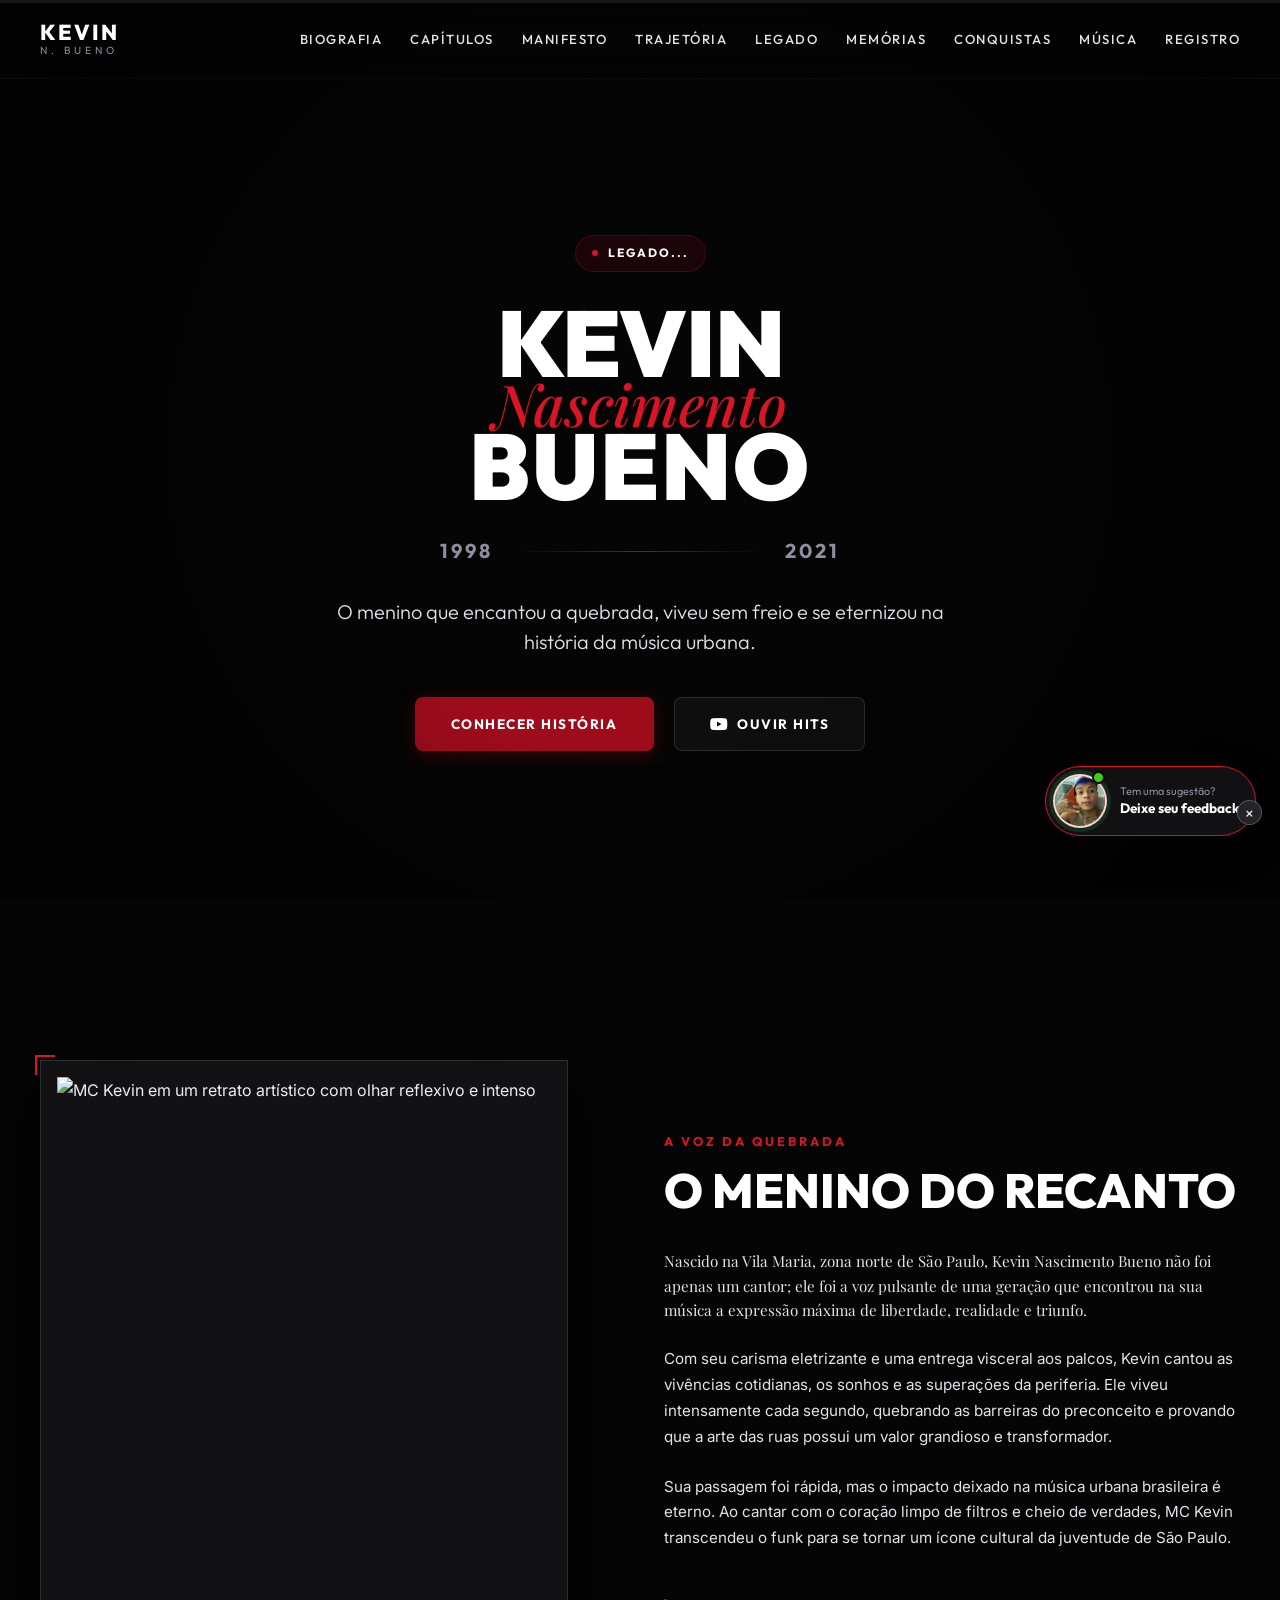
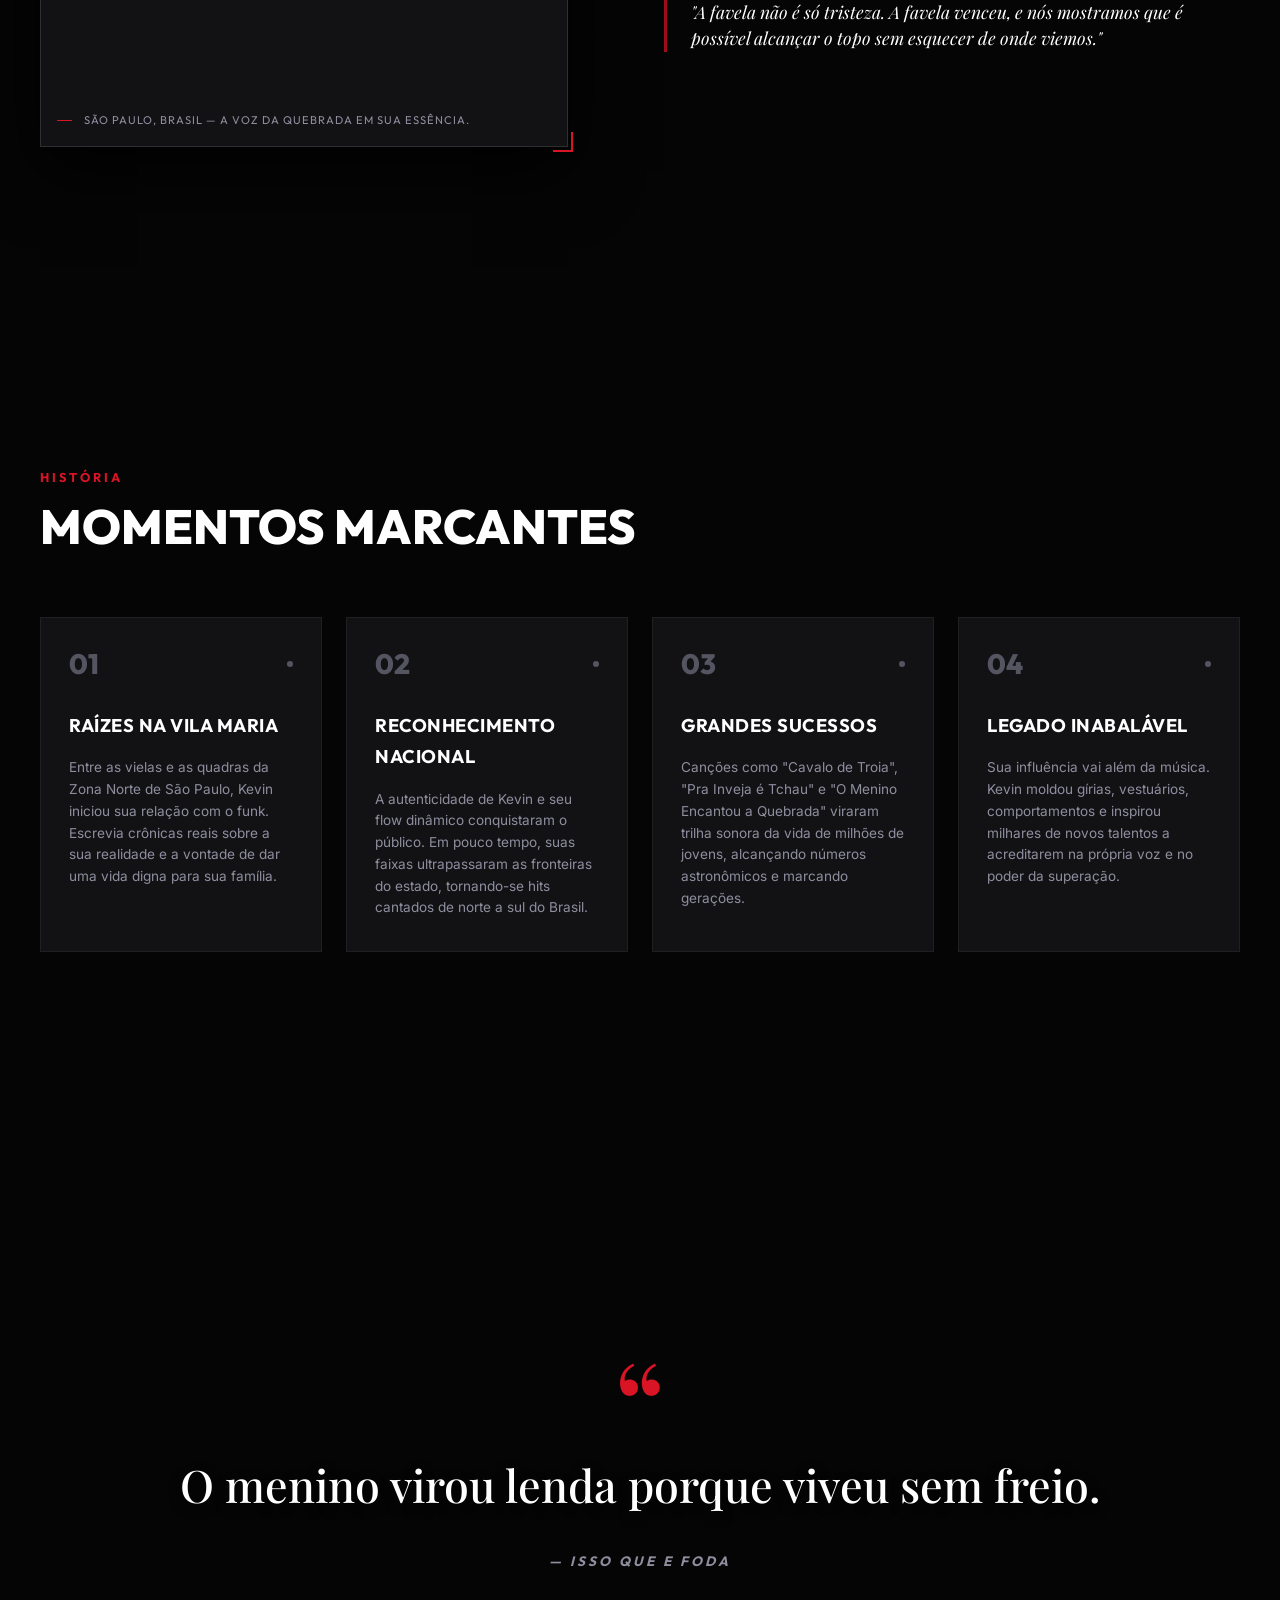
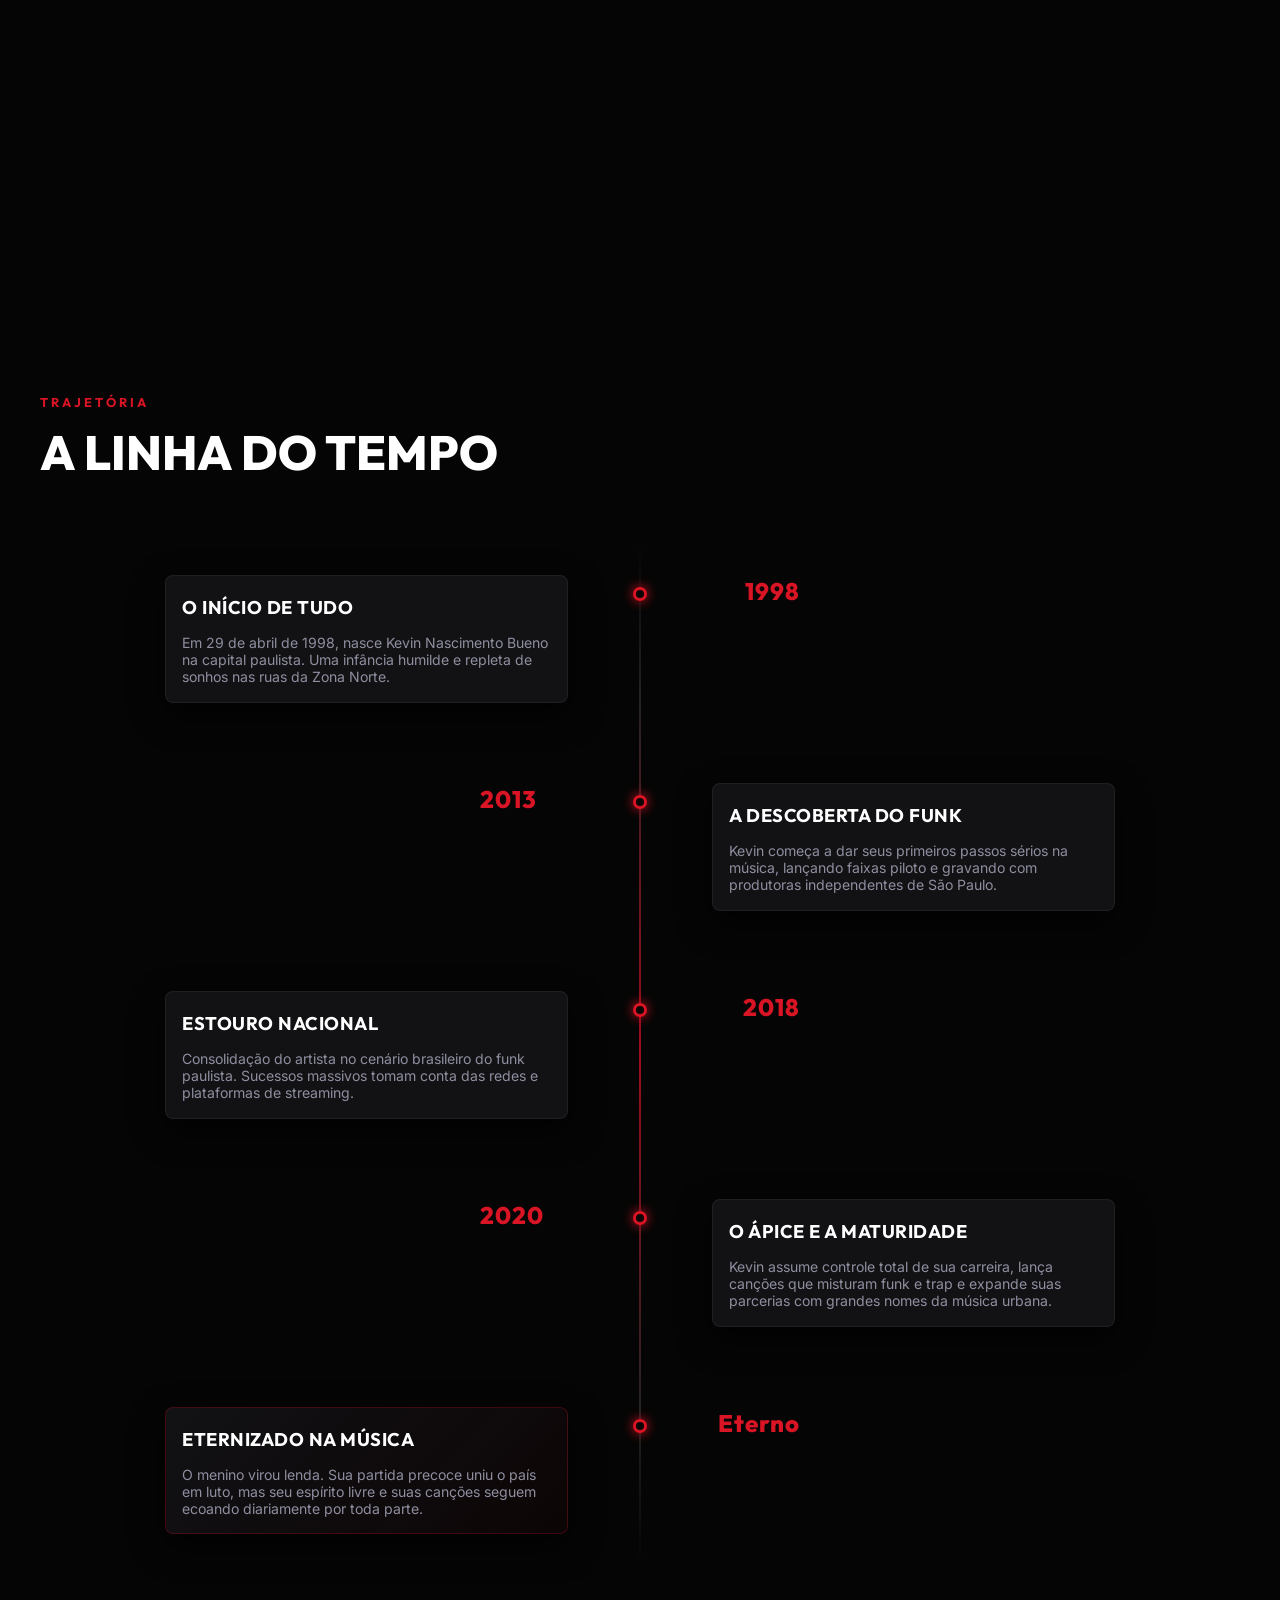
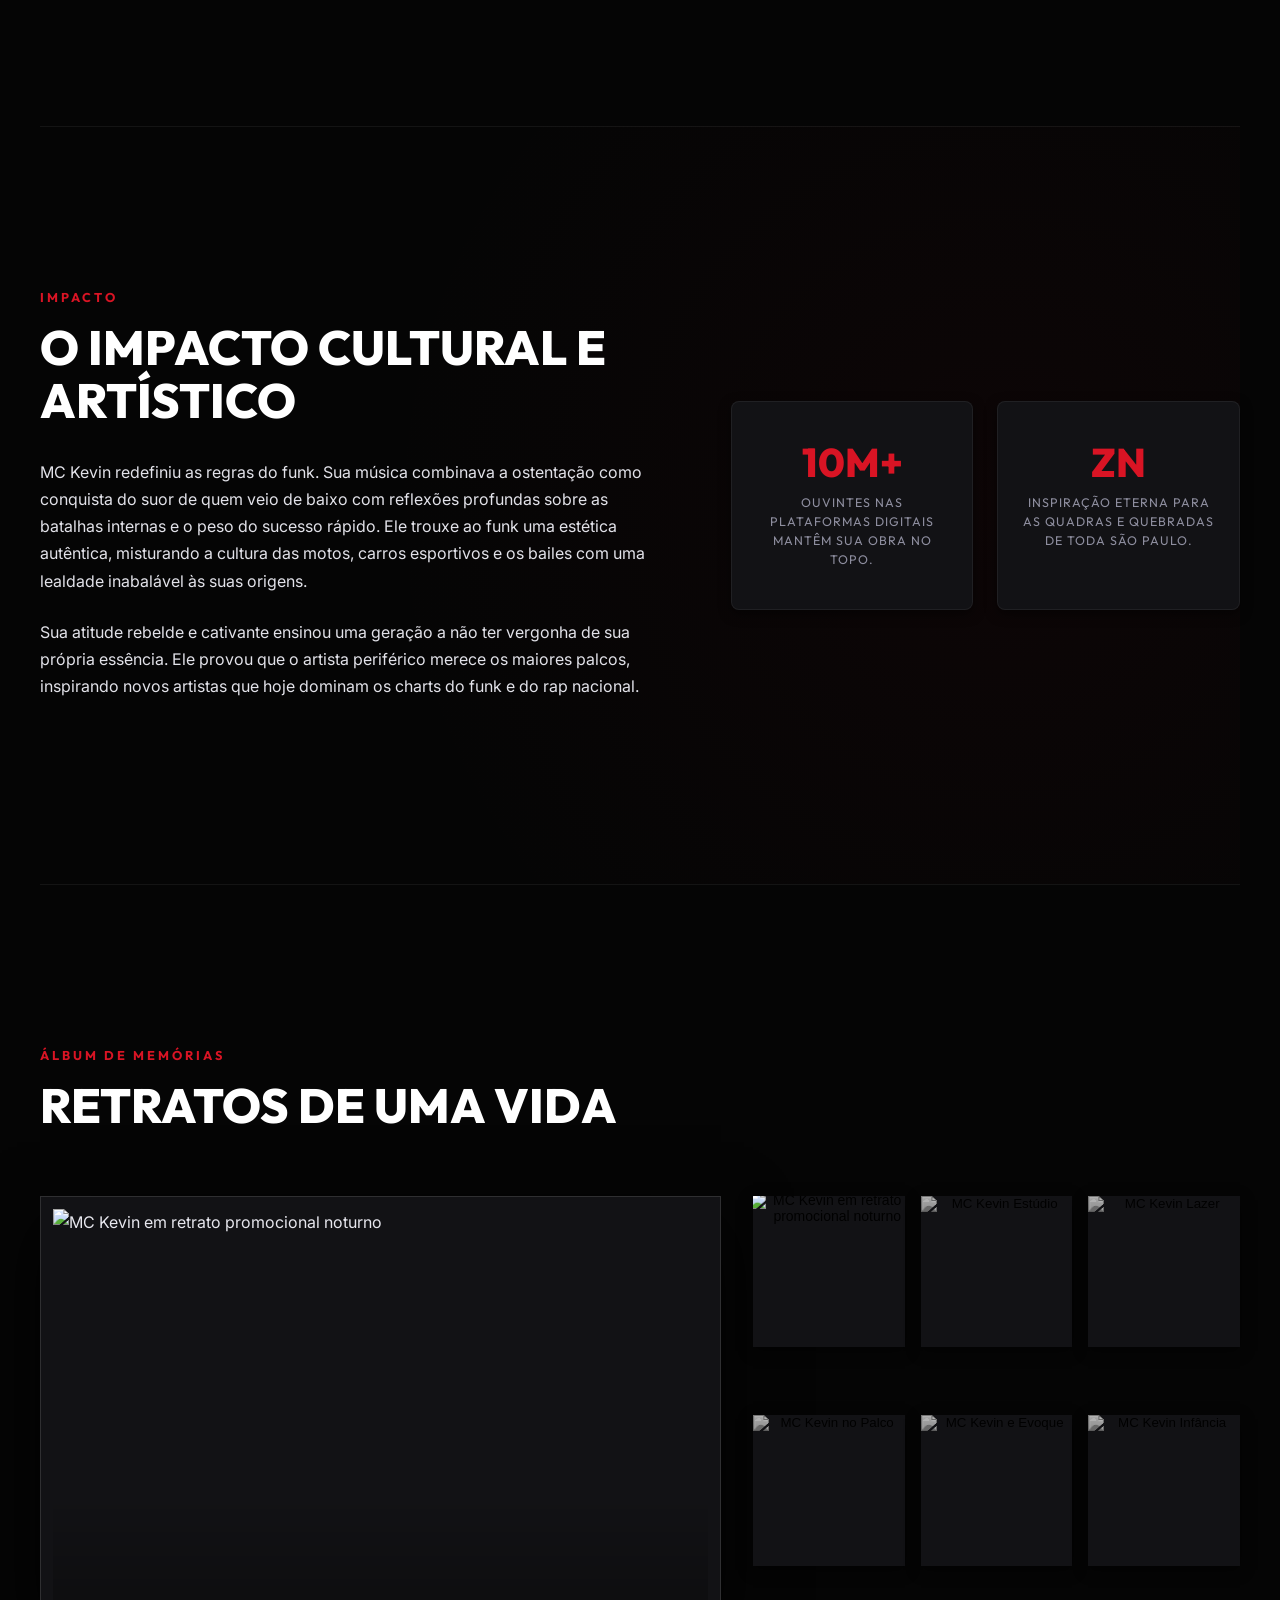
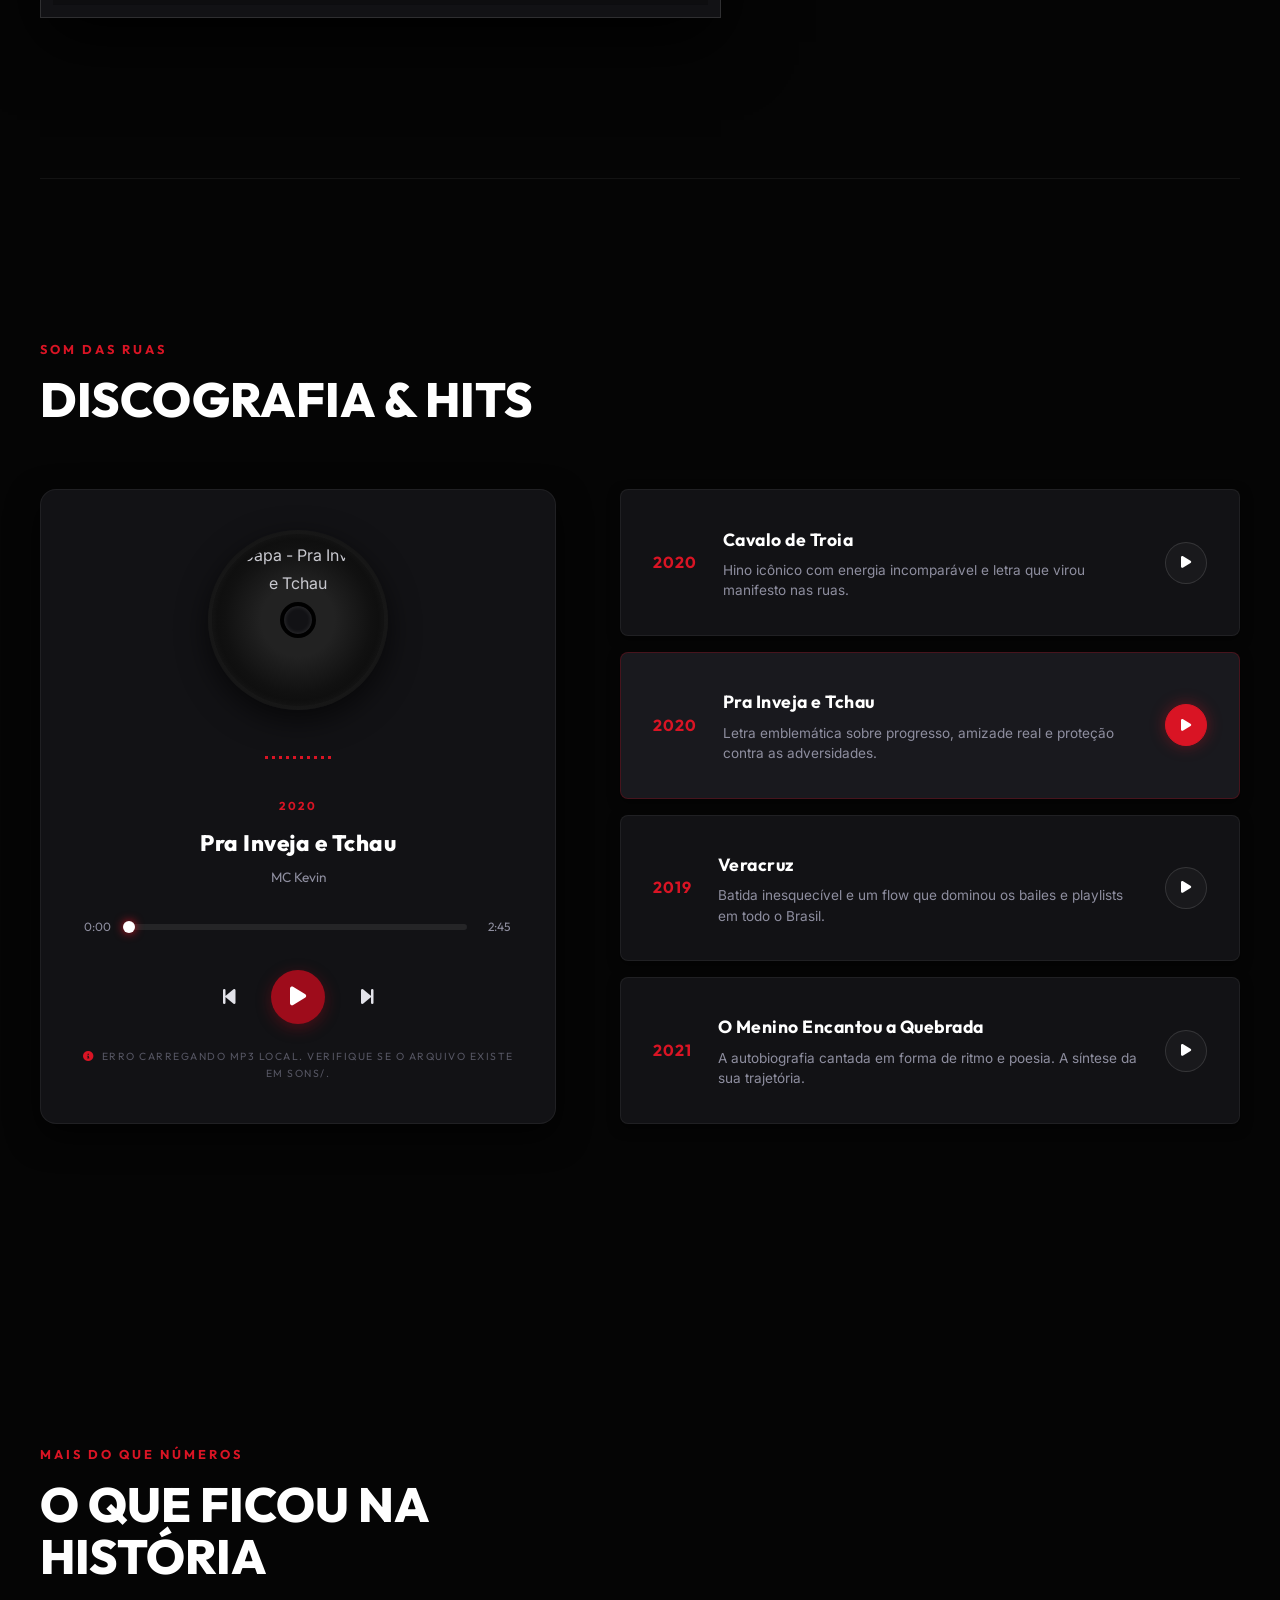
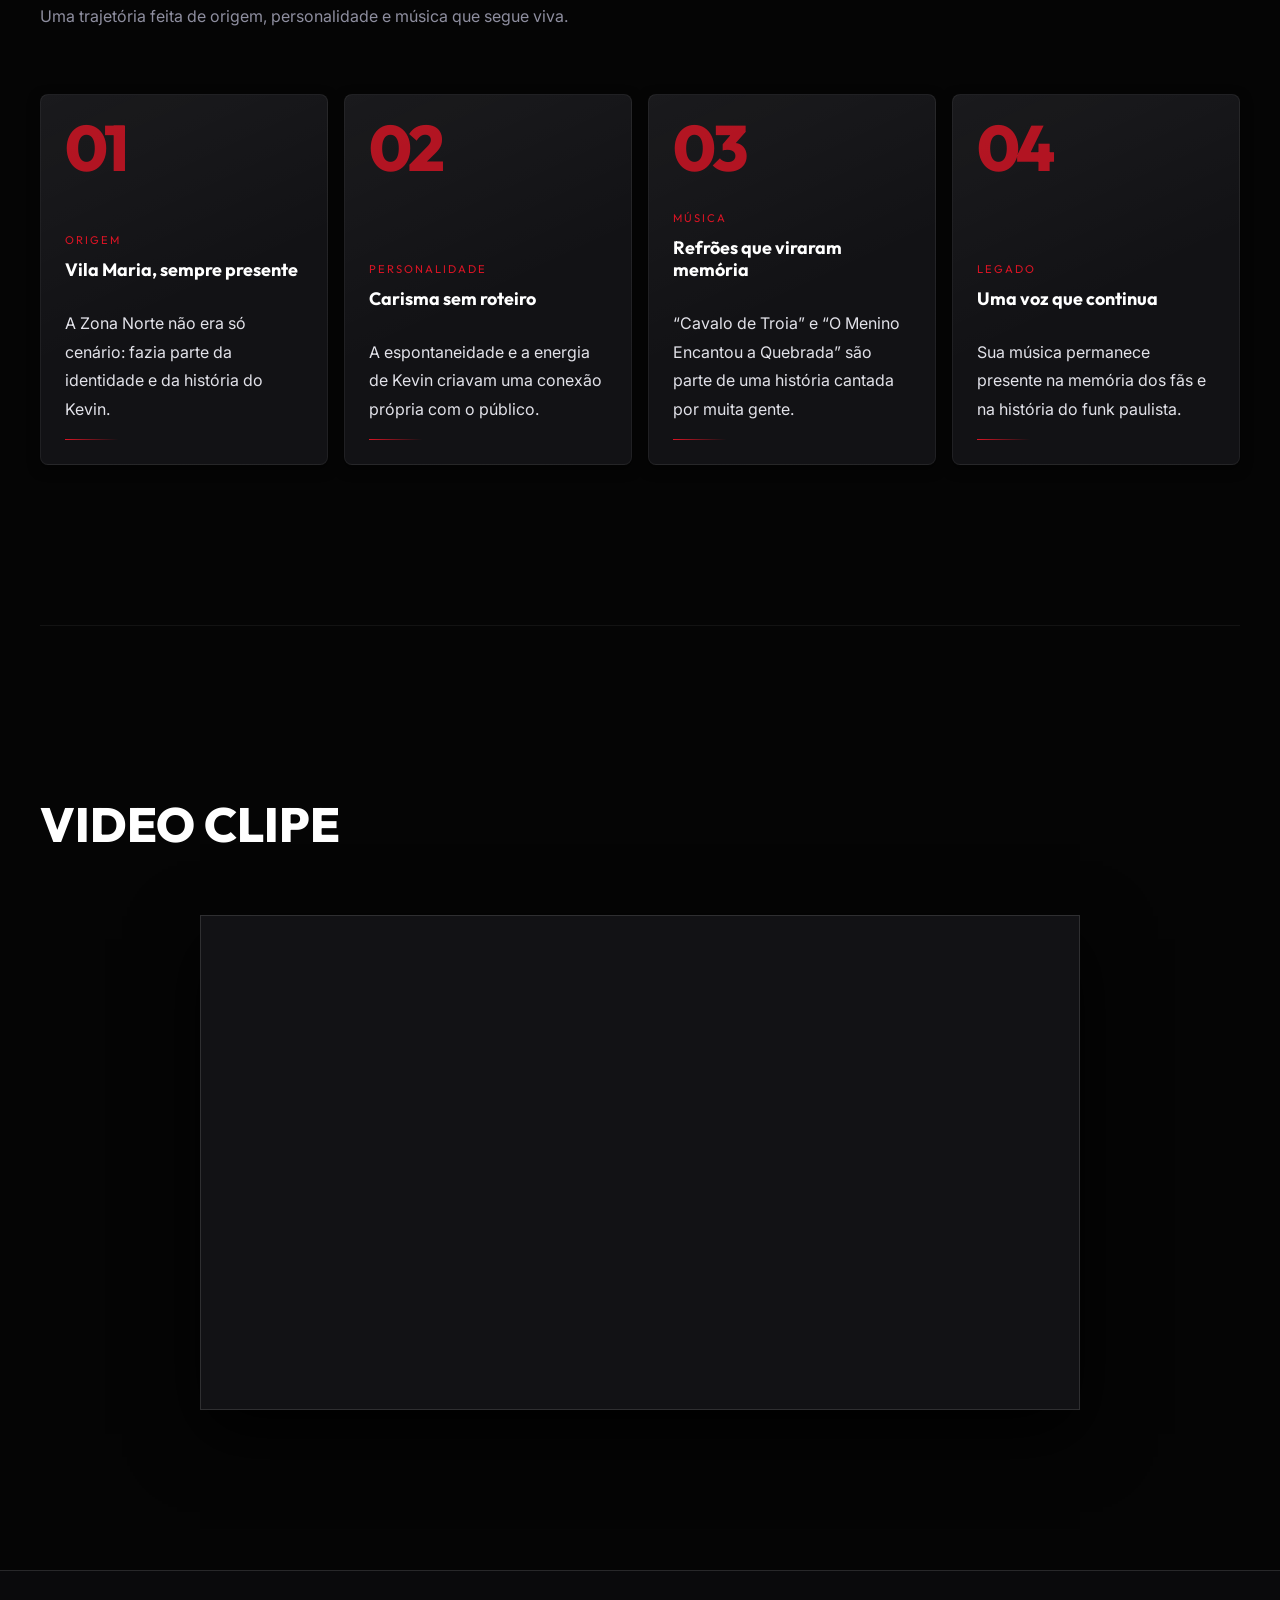
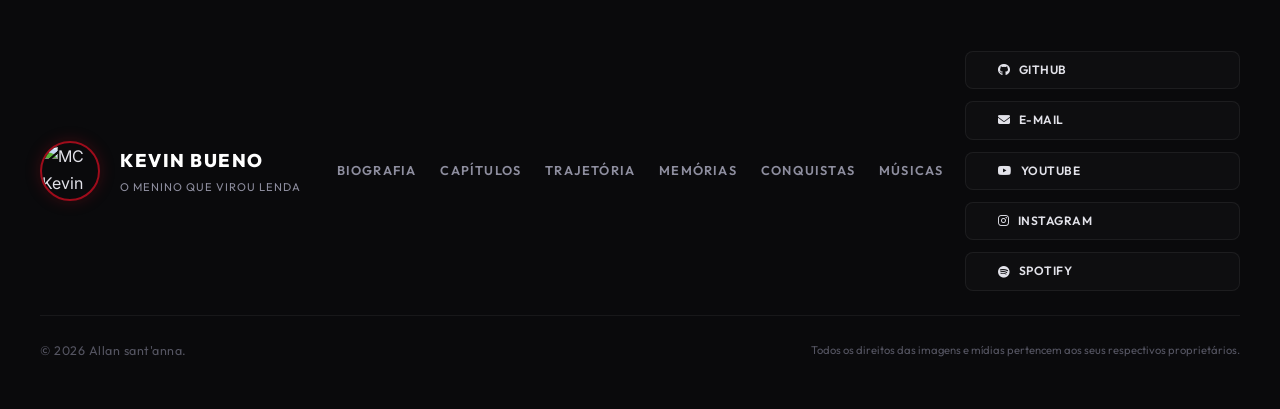
==== commit ee0bf31e: "." ====
--- a/conteudo/index.html
+++ b/conteudo/index.html
@@ -7,6 +7,7 @@
   <meta name="description" content="Homenagem cinematográfica e biográfica ao legado de MC Kevin, com atmosfera noturna, intensidade urbana e memória viva da quebrada de São Paulo.">
   <meta name="keywords" content="MC Kevin, Kevin Nascimento Bueno, funk paulista, trap brasileiro, homenagem MC Kevin, legado MC Kevin">
   <meta name="author" content="Allan Santana">
+  <script src="analytics.js" defer></script>
   <link rel="icon" href="../img/copao.jpg" type="image/x-icon">
  
   <link rel="preconnect" href="https://fonts.googleapis.com">
@@ -20,6 +21,9 @@
 
 <body>
   <a class="skip-link" href="#conteudo">Pular para o conteúdo principal</a>
+  <div class="scroll-progress" id="scrollProgress" role="progressbar" aria-label="Progresso da leitura" aria-valuemin="0" aria-valuemax="100" aria-valuenow="0">
+    <span class="scroll-progress-bar" id="scrollProgressBar"></span>
+  </div>
 
   <!-- Header / Navigation Bar -->
   <nav class="navbar" id="navbar">
@@ -466,36 +470,41 @@
       </div>
     </section>
 
-    <!-- Section 8: Conquistas & Seguidores -->
+    <!-- Section 8: Marcas da Trajetória -->
     <section class="section achievements" id="conquistas" aria-labelledby="conquistas-title">
       <div class="section-heading reveal">
-  
-        <h2 id="conquistas-title" class="section-title">sua Marca</h2>
+        <span class="section-kicker">Mais do que números</span>
+        <h2 id="conquistas-title" class="section-title">O que ficou na história</h2>
+        <p class="achievements-intro">Uma trajetória feita de origem, personalidade e música que segue viva.</p>
       </div>
 
       <div class="achievements-grid reveal">
-        <article class="achievement-card reveal red-card">
-          <span class="achievement-value">2,3M</span>
-          <span class="achievement-key">Seguidores</span>
-          <p class="achievement-desc">Fãs conectados ao legado de Kevin nas redes sociais e playlists.</p>
-        </article>
-
-        <article class="achievement-card reveal blue-card">
-          <span class="achievement-value">1,5B</span>
-          <span class="achievement-key">Streams</span>
-          <p class="achievement-desc">Reproduções massivas que transformaram cada hit em fenômeno viral.</p>
-        </article>
-
-        <article class="achievement-card reveal green-card">
-          <span class="achievement-value">450M</span>
-          <span class="achievement-key">Views</span>
-          <p class="achievement-desc">Visualizações acumuladas nos videoclipes e conteúdos oficiais.</p>
-        </article>
-
-        <article class="achievement-card reveal gold-card">
-          <span class="achievement-value">120+</span>
-          <span class="achievement-key">Shows</span>
-          <p class="achievement-desc">Apresentações e participações em eventos que levaram a quebrada ao topo.</p>
+        <article class="achievement-card reveal">
+          <span class="achievement-index" aria-hidden="true">01</span>
+          <span class="achievement-key">Origem</span>
+          <h3 class="achievement-title">Vila Maria, sempre presente</h3>
+          <p class="achievement-desc">A Zona Norte não era só cenário: fazia parte da identidade e da história do Kevin.</p>
+        </article>
+
+        <article class="achievement-card reveal">
+          <span class="achievement-index" aria-hidden="true">02</span>
+          <span class="achievement-key">Personalidade</span>
+          <h3 class="achievement-title">Carisma sem roteiro</h3>
+          <p class="achievement-desc">A espontaneidade e a energia de Kevin criavam uma conexão própria com o público.</p>
+        </article>
+
+        <article class="achievement-card reveal">
+          <span class="achievement-index" aria-hidden="true">03</span>
+          <span class="achievement-key">Música</span>
+          <h3 class="achievement-title">Refrões que viraram memória</h3>
+          <p class="achievement-desc">“Cavalo de Troia” e “O Menino Encantou a Quebrada” são parte de uma história cantada por muita gente.</p>
+        </article>
+
+        <article class="achievement-card reveal">
+          <span class="achievement-index" aria-hidden="true">04</span>
+          <span class="achievement-key">Legado</span>
+          <h3 class="achievement-title">Uma voz que continua</h3>
+          <p class="achievement-desc">Sua música permanece presente na memória dos fãs e na história do funk paulista.</p>
         </article>
       </div>
     </section>
@@ -563,8 +572,56 @@
         <p class="footer-copy">&copy; 2026 Allan sant'anna.</p>
         <p class="footer-subcopy">Todos os direitos das imagens e mídias pertencem aos seus respectivos proprietários.</p>
       </div>
+      <p class="analytics-disclosure" id="analyticsDisclosure" hidden>Este site usa estatísticas agregadas do Umami para entender visitas e categorias de dispositivo. Não exibimos nomes nem identificamos pessoas.</p>
     </div>
   </footer>
+
+  <div class="feedback-widget" id="feedbackWidget">
+    <button class="feedback-launcher" id="feedbackOpen" type="button" aria-haspopup="dialog" aria-label="Abrir formulário de feedback" aria-expanded="false">
+      <span class="feedback-launcher-avatar" aria-hidden="true">
+        <img src="../img/atende.jpg" alt="">
+      </span>
+      <span class="feedback-launcher-label">
+        <span>Tem uma sugestão?</span>
+        <strong>Deixe seu feedback</strong>
+      </span>
+      <span class="feedback-launcher-indicator" aria-hidden="true"></span>
+    </button>
+    <button class="feedback-dismiss" id="feedbackDismiss" type="button" aria-label="Ocultar lembrete de feedback">&times;</button>
+  </div>
+
+  <dialog class="feedback-dialog" id="feedbackDialog" aria-labelledby="feedbackTitle">
+    <form class="feedback-form" id="feedbackForm">
+      <div class="feedback-dialog-heading">
+        <div>
+          <span class="section-kicker">Sua opinião importa</span>
+          <span class="section-kicker">você Não vai gastar o seu tempo!</span>
+          <h2 class="feedback-title" id="feedbackTitle">Deixe seu feedback</h2>
+        </div>
+        <button class="feedback-close" id="feedbackClose" type="button" aria-label="Fechar formulário">&times;</button>
+      </div>
+      <label class="feedback-label" for="feedbackTopic">Assunto</label>
+      <select class="feedback-field" id="feedbackTopic" name="topic">
+        <option value="Experiência no site">Experiência no site</option>
+        <option value="Conteúdo">Conteúdo</option>
+        <option value="Acessibilidade">Acessibilidade</option>
+        <option value="Outro">Outro</option>
+      </select>
+      <label class="feedback-label" for="feedbackMessage">Mensagem</label>
+      <textarea class="feedback-field feedback-message" id="feedbackMessage" name="message" maxlength="2000" required placeholder="Conte o que achou ou como podemos melhorar." aria-describedby="feedbackPrivacy"></textarea>
+      <p class="feedback-privacy" id="feedbackPrivacy">Seu aplicativo de e-mail será aberto com a mensagem pronta.</p>
+      <div class="feedback-actions">
+        <button class="feedback-button feedback-button-secondary" id="feedbackCancel" type="button">Cancelar</button>
+        <button class="feedback-button feedback-button-primary" type="submit">Continuar no e-mail</button>
+      </div>
+    </form>
+  </dialog>
+
+  <div class="feedback-notice" id="feedbackNotice" role="status" aria-live="polite" aria-atomic="true" hidden>
+    <img src="../img/atende.jpg" alt="" aria-hidden="true">
+    <p id="feedbackNoticeMessage"></p>
+    <button class="feedback-notice-close" id="feedbackNoticeClose" type="button" aria-label="Fechar notificação">&times;</button>
+  </div>
 
   <script src="script.js"></script>
 </body>
--- a/conteudo/style.css
+++ b/conteudo/style.css
@@ -110,6 +110,26 @@
   top: 1rem;
 }
 
+.scroll-progress {
+  position: fixed;
+  inset: 0 0 auto;
+  height: 3px;
+  z-index: 1001;
+  pointer-events: none;
+  background: rgba(255, 255, 255, 0.08);
+}
+
+.scroll-progress-bar {
+  display: block;
+  width: 100%;
+  height: 100%;
+  transform: scaleX(0);
+  transform-origin: left center;
+  background: linear-gradient(90deg, var(--primary), var(--primary-bright));
+  box-shadow: 0 0 12px rgba(217, 20, 36, 0.65);
+  will-change: transform;
+}
+
 
 .navbar {
   position: fixed;
@@ -369,6 +389,16 @@
   justify-content: center;
 }
 
+.hero-content.is-visible > * {
+  animation: hero-content-enter 700ms cubic-bezier(0.16, 1, 0.3, 1) both;
+}
+
+.hero-content.is-visible > :nth-child(1) { animation-delay: 80ms; }
+.hero-content.is-visible > :nth-child(2) { animation-delay: 160ms; }
+.hero-content.is-visible > :nth-child(3) { animation-delay: 240ms; }
+.hero-content.is-visible > :nth-child(4) { animation-delay: 320ms; }
+.hero-content.is-visible > :nth-child(5) { animation-delay: 400ms; }
+
 /* Custom Buttons styling */
 .btn {
   display: inline-flex;
@@ -722,9 +752,7 @@
   color: var(--text-muted);
 }
 
-/* ==========================================================================
-   SECTION 4: TIMELINE PREMIUM
-   ========================================================================== */
+
 .timeline-section {
   overflow: hidden;
 }
@@ -856,9 +884,7 @@
   box-shadow: var(--shadow-lg);
 }
 
-/* ==========================================================================
-   SECTION 5: LEGADO CULTURAL & ESTATÍSTICAS
-   ========================================================================== */
+
 .legacy {
   background: radial-gradient(circle at 80% 50%, rgba(158, 12, 27, 0.05) 0%, transparent 60%);
   border-top: 1px solid var(--border-soft);
@@ -922,9 +948,7 @@
   line-height: 1.5;
 }
 
-/* ==========================================================================
-   SECTION 6: ÁLBUM DE MEMÓRIAS (INTERACTIVE PHOTO WORK)
-   ========================================================================== */
+
 .album-section {
   border-top: 1px solid var(--border-soft);
 }
@@ -943,7 +967,8 @@
 .spotlight-frame {
   position: relative;
   height: 422px;
-  width: 492px;
+  width: 100%;
+  min-width: 0;
   background-color: var(--bg-card);
   border: 1px solid var(--border-medium);
   padding: 0.75rem;
@@ -1034,6 +1059,17 @@
   background-color: var(--bg-card);
 }
 
+.album-container.is-visible .album-thumb {
+  animation: gallery-thumb-enter 550ms cubic-bezier(0.16, 1, 0.3, 1) both;
+}
+
+.album-container.is-visible .album-thumb:nth-child(1) { animation-delay: 60ms; }
+.album-container.is-visible .album-thumb:nth-child(2) { animation-delay: 120ms; }
+.album-container.is-visible .album-thumb:nth-child(3) { animation-delay: 180ms; }
+.album-container.is-visible .album-thumb:nth-child(4) { animation-delay: 240ms; }
+.album-container.is-visible .album-thumb:nth-child(5) { animation-delay: 300ms; }
+.album-container.is-visible .album-thumb:nth-child(6) { animation-delay: 360ms; }
+
 .album-thumb img {
   width: 100%;
   height: 100%;
@@ -1065,9 +1101,7 @@
   border: 1px solid var(--text-primary);
 }
 
-/* ==========================================================================
-   SECTION 7: DISCOGRAFIA & HITS (SPLIT LAYOUT)
-   ========================================================================== */
+
 .hits {
   padding: 10rem 0;
   border-top: 1px solid var(--border-soft);
@@ -1077,8 +1111,12 @@
   display: grid;
   grid-template-columns: 1fr 1.2fr;
   gap: 4rem;
-  align-items: start;
+  align-items: stretch;
   margin-top: 3.5rem;
+}
+
+.discography-layout > * {
+  min-width: 0;
 }
 
 .player-card {
@@ -1324,16 +1362,16 @@
 }
 
 .hits-grid {
-  display: flex;
-  flex-direction: column;
+  display: grid;
+  grid-template-rows: repeat(4, minmax(0, 1fr));
   gap: 1rem;
 }
 
 .hit-item {
   display: grid;
-  grid-template-columns: auto 1fr auto;
+  grid-template-columns: auto minmax(0, 1fr) auto;
   align-items: center;
-  gap: 2rem;
+  gap: clamp(1rem, 2vw, 2rem);
   background-color: var(--bg-card);
   border: 1px solid var(--border-soft);
   padding: 1.5rem 2rem;
@@ -1412,66 +1450,85 @@
 
 .achievements-grid {
   display: grid;
-  grid-template-columns: repeat(4, minmax(220px, 1fr));
-  gap: 1.75rem;
+  grid-template-columns: repeat(4, minmax(0, 1fr));
+  gap: 1rem;
+  margin-top: 3.5rem;
 }
 
 .achievement-card {
-  background-color: var(--bg-card);
+  position: relative;
+  display: flex;
+  flex-direction: column;
+  min-width: 0;
+  min-height: 300px;
+  padding: 1.5rem;
+  overflow: hidden;
+  background:
+    linear-gradient(155deg, rgba(255, 255, 255, 0.035), transparent 55%),
+    var(--bg-card);
   border: 1px solid var(--border-soft);
-  border-left-width: 0.65rem;
-  border-left-color: transparent;
-  border-radius: var(--radius-md);
-  padding: 2rem;
+  border-radius: var(--radius-sm);
   box-shadow: var(--shadow-sm);
-  transition: transform 0.3s ease, border-color 0.3s ease, background-color 0.3s ease;
+  transition: transform 0.35s cubic-bezier(0.16, 1, 0.3, 1), border-color 0.35s ease, background-color 0.35s ease;
+}
+
+.achievement-card::after {
+  content: "";
+  position: absolute;
+  right: 1.5rem;
+  bottom: 1.5rem;
+  left: 1.5rem;
+  height: 1px;
+  background: linear-gradient(90deg, var(--primary-bright), transparent 75%);
+  transform: scaleX(0.3);
+  transform-origin: left;
+  transition: transform 0.35s ease;
 }
 
 .achievement-card:hover {
-  transform: translateY(-6px);
+  transform: translateY(-5px);
   border-color: var(--border-red);
-  background-color: var(--bg-card-hover);
-}
-
-.achievement-card.red-card {
-  border-left-color: #d72c2c;
-}
-
-.achievement-card.blue-card {
-  border-left-color: #457b9d;
-}
-
-.achievement-card.green-card {
-  border-left-color: #2a9d8f;
-}
-
-.achievement-card.gold-card {
-  border-left-color: #f4a261;
-}
-
-.achievement-card.red-card .achievement-value {
-  color: #d72c2c;
-}
-
-.achievement-card.blue-card .achievement-value {
-  color: #457b9d;
-}
-
-.achievement-card.green-card .achievement-value {
-  color: #2a9d8f;
-}
-
-.achievement-card.gold-card .achievement-value {
-  color: #f4a261;
-}
-
-.achievement-value {
-  display: block;
+  background:
+    linear-gradient(155deg, rgba(255, 255, 255, 0.045), transparent 55%),
+    var(--bg-card-hover);
+}
+
+.achievement-card:hover::after {
+  transform: scaleX(1);
+}
+
+.achievement-index {
+  margin-bottom: auto;
+  color: rgba(217, 20, 36, 0.8);
   font-family: var(--font-display);
-  font-size: clamp(2rem, 4vw, 3rem);
+  font-size: clamp(3.25rem, 5vw, 4.5rem);
   font-weight: 800;
+  letter-spacing: -0.07em;
+  line-height: 0.9;
+}
+
+.achievement-card .achievement-key {
+  margin: 2rem 0 0.55rem;
   color: var(--primary-bright);
-  margin-bottom: 0.8rem;
+  font-size: 0.7rem;
+  letter-spacing: 2px;
+}
+
+.achievement-title {
+  margin: 0 0 0.7rem;
+  color: var(--text-primary);
+  font-family: var(--font-display);
+  font-size: clamp(1.05rem, 1.4vw, 1.3rem);
+  font-weight: 700;
+  line-height: 1.25;
+}
+
+.achievements-intro {
+  max-width: 42rem;
+  margin: 1.25rem 0 0;
+  color: var(--text-muted);
+  font-size: 1rem;
+  line-height: 1.7;
 }
 
 .social-btn.gmail:hover { border-color: #d14836; }
@@ -1491,15 +1548,19 @@
   line-height: 1.8;
 }
 
-@media (max-width: 980px) {
+@media (max-width: 1200px) {
   .achievements-grid {
-    grid-template-columns: repeat(2, minmax(220px, 1fr));
+    grid-template-columns: repeat(2, minmax(0, 1fr));
   }
 }
 
 @media (max-width: 640px) {
   .achievements-grid {
     grid-template-columns: 1fr;
+  }
+
+  .achievement-card {
+    min-height: 250px;
   }
 }
 
@@ -1539,7 +1600,7 @@
   width: var(--content-width);
   margin: 0 auto;
   display: grid;
-  grid-template-columns: 1.2fr auto 1.2fr;
+  grid-template-columns: minmax(0, 1fr) auto minmax(0, 1fr);
   align-items: center;
   gap: 0rem;
 }
@@ -1551,9 +1612,6 @@
 }
 
 .footer-avatar {
-  position: relative;
-  bottom: 90px;
-  left: 70px;
   width: 60px;
   height: 60px;
   border-radius: 50%;
@@ -1568,8 +1626,6 @@
 }
 
 .footer-name {
-  position: relative;
-  left: -66px;
   font-family: var(--font-display);
   font-weight: 800;
   font-size: 1.15rem;
@@ -1590,13 +1646,12 @@
 /* Center footer links */
 .footer-nav {
   display: flex;
+  flex-wrap: wrap;
+  justify-content: center;
   gap: 1.5rem;
 }
 
 .footer-nav a {
-  position: relative;
-  left: 239px;
-  bottom: 25px;
   font-family: var(--font-sans);
   font-size: 0.8rem;
   font-weight: 600;
@@ -1612,6 +1667,8 @@
 /* Social links styling */
 .footer-socials {
   display: flex;
+  flex-flow: wrap column;
+  margin-left: 22px;
   gap: 0.75rem;
   justify-content: flex-end;
 }
@@ -1630,9 +1687,6 @@
   text-transform: uppercase;
   letter-spacing: 0.5px;
   transition: all 0.3s ease;
-  position: relative;
-  top: 48px;
-  right: 429px;
 }
 
 .social-btn span {
@@ -1675,17 +1729,374 @@
 }
 
 .footer-subcopy {
-  position: relative;
-  right: 245px;
   font-family: var(--font-sans);
   font-size: 0.7rem;
   color: var(--text-disabled);
   margin: 0;
 }
 
-/* ==========================================================================
-   INTERSECTION OBSERVER & REVEAL EFFECTS
-   ========================================================================== */
+.analytics-disclosure {
+  grid-column: 1 / -1;
+  max-width: 52rem;
+  margin: 0 auto;
+  color: var(--text-muted);
+  font-family: var(--font-sans);
+  font-size: 0.75rem;
+  line-height: 1.5;
+  text-align: center;
+}
+
+.feedback-widget {
+  position: fixed;
+  right: max(1.5rem, env(safe-area-inset-right));
+  bottom: max(1.5rem, env(safe-area-inset-bottom));
+  z-index: 600;
+}
+
+.feedback-launcher {
+  display: inline-flex;
+  align-items: center;
+  position: relative;
+  bottom: 40px;
+  gap: 0.8rem;
+  min-height: 68px;
+  padding: 0.45rem 1rem 0.45rem 0.45rem;
+  color: var(--text-primary);
+  text-align: left;
+  background: rgba(18, 18, 21, 0.96);
+  border: 1px solid var(--primary-bright);
+  border-radius: 999px;
+  box-shadow: 0 12px 36px rgba(0, 0, 0, 0.45), 0 0 24px rgba(117, 51, 7, 0.08);
+  cursor: pointer;
+  backdrop-filter: blur(14px);
+  transition: transform 0.25s ease, border-color 0.25s ease, box-shadow 0.25s ease;
+}
+
+.feedback-launcher:hover {
+  transform: translateY(-3px);
+  border-color: rgba(105, 0, 0, 0.7);
+  box-shadow: 0 16px 40px rgba(0, 0, 0, 0.5), 0 0 26px rgba(187, 5, 233, 0.308);
+}
+
+.feedback-launcher:focus-visible {
+  outline: 2px solid #9e0c1b;
+  outline-offset: 4px;
+}
+
+.feedback-launcher-avatar {
+  position: relative;
+  display: grid;
+  place-items: center;
+  flex: 0 0 54px;
+  width: 54px;
+  height: 54px;
+  overflow: hidden;
+  color: #07180d;
+  background: #d14836;
+  border: 2px solid rgba(255, 255, 255, 0.78);
+  border-radius: 50%;
+  box-shadow: 0 0 0 4px rgba(37, 211, 102, 0.14);
+}
+
+.feedback-launcher-avatar img {
+  width: 100%;
+  height: 100%;
+  object-fit: cover;
+  border-radius: inherit;
+}
+
+.feedback-launcher-label {
+  display: grid;
+  gap: 0.1rem;
+  font-family: var(--font-sans);
+  line-height: 1.25;
+}
+
+.feedback-launcher-label > span {
+  color: var(--text-muted);
+  font-size: 0.68rem;
+}
+
+.feedback-launcher-label strong {
+  color: var(--text-primary);
+  font-size: 0.85rem;
+}
+
+.feedback-launcher-indicator {
+  position: absolute;
+  top: 0.25rem;
+  left: 2.85rem;
+  width: 13px;
+  height: 13px;
+  background:rgb(62, 207, 18);
+  border: 2px solid var(--bg-dark);
+  border-radius: 50%;
+}
+
+.feedback-launcher[aria-expanded="true"] .feedback-launcher-indicator {
+  background: var(--text-muted);
+}
+
+.feedback-dismiss {
+  position: absolute;
+  top: -0.35rem;
+  right: -0.35rem;
+  display: grid;
+  place-items: center;
+  width: 25px;
+  height: 25px;
+  padding: 0;
+  color: var(--text-secondary);
+  background: #242428;
+  border: 1px solid rgba(255, 255, 255, 0.24);
+  border-radius: 50%;
+  font: 1rem/1 var(--font-sans);
+  cursor: pointer;
+  transition: color 0.2s ease, background-color 0.2s ease;
+}
+
+.feedback-dismiss:hover {
+  color: var(--text-primary);
+  background: var(--primary);
+}
+
+.feedback-dismiss:focus-visible {
+  outline: 2px solid var(--primary-bright);
+  outline-offset: 3px;
+}
+
+.feedback-widget[hidden] {
+  display: none;
+}
+
+.feedback-dialog {
+  width: min(92vw, 540px);
+  max-width: 100%;
+  max-height: min(90vh, 720px);
+  max-height: min(90dvh, 720px);
+  margin: auto;
+  padding: 0;
+  overflow: auto;
+  color: var(--text-secondary);
+  background: var(--bg-dark);
+  border: 1px solid var(--border-medium);
+  border-radius: var(--radius-md);
+  box-shadow: var(--shadow-lg);
+}
+
+.feedback-dialog[open] {
+  animation: feedback-dialog-enter 220ms ease-out both;
+}
+
+.feedback-dialog::backdrop {
+  background: rgba(0, 0, 0, 0.78);
+  backdrop-filter: blur(5px);
+}
+
+.feedback-form {
+  display: grid;
+  gap: 0.75rem;
+  padding: clamp(1.25rem, 5vw, 2rem);
+}
+
+.feedback-dialog-heading {
+  display: flex;
+  align-items: flex-start;
+  justify-content: space-between;
+  gap: 1rem;
+  margin-bottom: 0.5rem;
+}
+
+.feedback-title {
+  margin: 0;
+  color: var(--text-primary);
+  font-family: var(--font-display);
+  font-size: clamp(1.5rem, 5vw, 2rem);
+  line-height: 1.15;
+}
+
+.feedback-close,
+.feedback-notice-close {
+  display: inline-grid;
+  place-items: center;
+  flex: 0 0 auto;
+  width: 40px;
+  height: 40px;
+  padding: 0;
+  color: var(--text-secondary);
+  background: transparent;
+  border: 1px solid var(--border-medium);
+  border-radius: 50%;
+  font-size: 1.5rem;
+  line-height: 1;
+  cursor: pointer;
+}
+
+.feedback-label {
+  color: var(--text-primary);
+  font-family: var(--font-sans);
+  font-size: 0.9rem;
+  font-weight: 600;
+}
+
+.feedback-field {
+  width: 100%;
+  min-width: 0;
+  padding: 0.8rem 0.9rem;
+  color: var(--text-primary);
+  background: var(--bg-card);
+  border: 1px solid var(--border-medium);
+  border-radius: var(--radius-sm);
+  font: inherit;
+}
+
+.feedback-field:focus-visible,
+.feedback-button:focus-visible,
+.feedback-close:focus-visible,
+.feedback-notice-close:focus-visible,
+.feedback-message {
+  min-height: 140px;
+  resize: vertical;
+}
+
+.feedback-privacy {
+  margin: 0.1rem 0 0.5rem;
+  color: var(--text-muted);
+  font-size: 0.8rem;
+  line-height: 1.55;
+}
+
+.feedback-actions {
+  display: flex;
+  justify-content: flex-end;
+  flex-wrap: wrap;
+  gap: 0.75rem;
+}
+
+.feedback-button {
+  min-height: 44px;
+  padding: 0.65rem 1rem;
+  border: 1px solid var(--border-medium);
+  border-radius: var(--radius-sm);
+  font: 600 0.85rem var(--font-sans);
+  cursor: pointer;
+  transition: background-color 0.2s ease, border-color 0.2s ease, transform 0.2s ease;
+}
+
+.feedback-button:hover {
+  transform: translateY(-1px);
+}
+
+.feedback-button-secondary {
+  color: var(--text-secondary);
+  background: transparent;
+}
+
+.feedback-button-primary {
+  color: var(--text-primary);
+  background: var(--primary);
+  border-color: var(--primary);
+}
+
+.feedback-button-primary:hover {
+  background: var(--primary-bright);
+  border-color: var(--primary-bright);
+}
+
+.feedback-notice {
+  position: fixed;
+  right: max(1rem, env(safe-area-inset-right));
+  bottom: max(6.5rem, calc(env(safe-area-inset-bottom) + 5.5rem));
+  z-index: 1100;
+  display: flex;
+  align-items: center;
+  gap: 0.8rem;
+  width: min(440px, calc(100vw - 2rem));
+  padding: 1rem;
+  color: var(--text-primary);
+  background: var(--bg-card);
+  border: 1px solid var(--border-red);
+  border-radius: var(--radius-md);
+  box-shadow: var(--shadow-lg);
+  animation: feedback-notice-enter 240ms ease-out both;
+}
+
+.feedback-notice[hidden] {
+  display: none;
+}
+
+.feedback-notice > i,
+.feedback-notice > img {
+  flex: 0 0 auto;
+  color: var(--primary-bright);
+  font-size: 1.2rem;
+}
+
+.feedback-notice > img {
+  width: 40px;
+  height: 40px;
+  object-fit: cover;
+  border: 1px solid var(--border-medium);
+  border-radius: 50%;
+}
+
+.feedback-notice p {
+  flex: 1;
+  margin: 0;
+  font-size: 0.85rem;
+  line-height: 1.5;
+}
+
+.feedback-notice-close {
+  width: 32px;
+  height: 32px;
+  font-size: 1.2rem;
+}
+
+@media (max-width: 576px) {
+  .feedback-widget {
+    right: max(0.9rem, env(safe-area-inset-right));
+    bottom: max(0.9rem, env(safe-area-inset-bottom));
+  }
+
+  .feedback-launcher {
+    width: 56px;
+    min-height: 56px;
+    height: 56px;
+    justify-content: center;
+    padding: 0;
+    border-radius: 50%;
+  }
+
+  .feedback-launcher-avatar {
+    flex-basis: 46px;
+    width: 46px;
+    height: 46px;
+  }
+
+  .feedback-launcher-label {
+    display: none;
+  }
+
+  .feedback-launcher-indicator {
+    top: 0;
+    left: auto;
+    right: 0;
+  }
+
+  .feedback-dismiss {
+    top: -0.35rem;
+    right: -0.35rem;
+    width: 21px;
+    height: 21px;
+  }
+
+  .feedback-notice {
+    bottom: max(5.5rem, calc(env(safe-area-inset-bottom) + 4.5rem));
+  }
+}
+
+
 .reveal {
   opacity: 0;
   transform: translateY(35px);
@@ -1697,9 +2108,7 @@
   transform: translateY(0);
 }
 
-/* ==========================================================================
-   ANIMATIONS KEYFRAMES
-   ========================================================================== */
+
 @keyframes film-grain-shift {
   0%, 100% { transform: translate(0, 0); }
   10% { transform: translate(-1%, -1%); }
@@ -1725,9 +2134,50 @@
   100% { transform: translateY(0); opacity: 1; }
 }
 
-/* ==========================================================================
-   RESPONSIVE DESIGN & MEDIA QUERIES
-   ========================================================================== */
+@keyframes hero-content-enter {
+  from {
+    opacity: 0;
+    transform: translateY(18px);
+  }
+  to {
+    opacity: 1;
+    transform: translateY(0);
+  }
+}
+
+@keyframes gallery-thumb-enter {
+  from {
+    opacity: 0;
+    transform: translateY(14px);
+  }
+  to {
+    opacity: 1;
+    transform: translateY(0);
+  }
+}
+
+@keyframes feedback-dialog-enter {
+  from {
+    opacity: 0;
+    transform: translateY(10px) scale(0.98);
+  }
+  to {
+    opacity: 1;
+    transform: translateY(0) scale(1);
+  }
+}
+
+@keyframes feedback-notice-enter {
+  from {
+    opacity: 0;
+    transform: translateY(10px);
+  }
+  to {
+    opacity: 1;
+    transform: translateY(0);
+  }
+}
+
 
 /* Widescreen / Large Screen Adjustments */
 @media (max-width: 1200px) {
@@ -2033,7 +2483,7 @@
 
   .footer-socials {
     display: flex;
-    flex-direction: column;
+    flex-direction:column;
     align-items: center;
     gap: 0.5rem;
     width: 100%;
--- a/conteudo/celular.css
+++ b/conteudo/celular.css
@@ -130,6 +130,36 @@
   .footer-subcopy {
     position: relative;
     right: 0;
+  }
+}
+
+/* Collapse the long navigation before it runs out of horizontal space. */
+@media (max-width: 1100px) {
+  .menu-toggle {
+    display: block;
+  }
+
+  .nav-links {
+    position: fixed;
+    top: 0;
+    right: -100%;
+    width: min(85vw, 320px);
+    height: 100vh;
+    height: 100dvh;
+    overflow-y: auto;
+    background-color: var(--bg-dark);
+    border-left: 1px solid var(--border-medium);
+    flex-direction: column;
+    align-items: flex-start;
+    padding: 6rem 2rem 3rem;
+    gap: 1.25rem;
+    transition: right 0.4s cubic-bezier(0.16, 1, 0.3, 1);
+    z-index: 505;
+  }
+
+  .navbar.open .nav-links {
+    right: 0;
+    box-shadow: -10px 0 40px rgba(0, 0, 0, 0.8);
   }
 }
 
@@ -186,6 +216,10 @@
   .hero-content {
     padding-top: 2rem;
   }
+
+  .hero {
+    min-height: 100svh;
+  }
   
   .hero-meta-badge {
     margin-bottom: 1.5rem;
@@ -259,6 +293,28 @@
 
 /* Very Small Mobile screen adjustments */
 @media (max-width: 576px) {
+  .section,
+  .hits {
+    padding: 4rem 0;
+  }
+
+  .discography-layout {
+    gap: 1.5rem;
+  }
+
+  .player-card {
+    padding: 1.5rem;
+  }
+
+  .hit-item {
+    gap: 0.75rem;
+    padding: 1rem;
+  }
+
+  .hit-item:hover {
+    transform: none;
+  }
+
   .moments-grid {
     grid-template-columns: 1fr;
   }
@@ -398,6 +454,19 @@
   .footer-subcopy {
     position: relative;
     right: 0;
+  }
+}
+
+@media (max-height: 600px) {
+  .hero {
+    height: auto;
+    min-height: 100svh;
+    padding: 7rem 0 4rem;
+  }
+
+  .hero-content {
+    top: 0;
+    padding-top: 0;
   }
 }
 
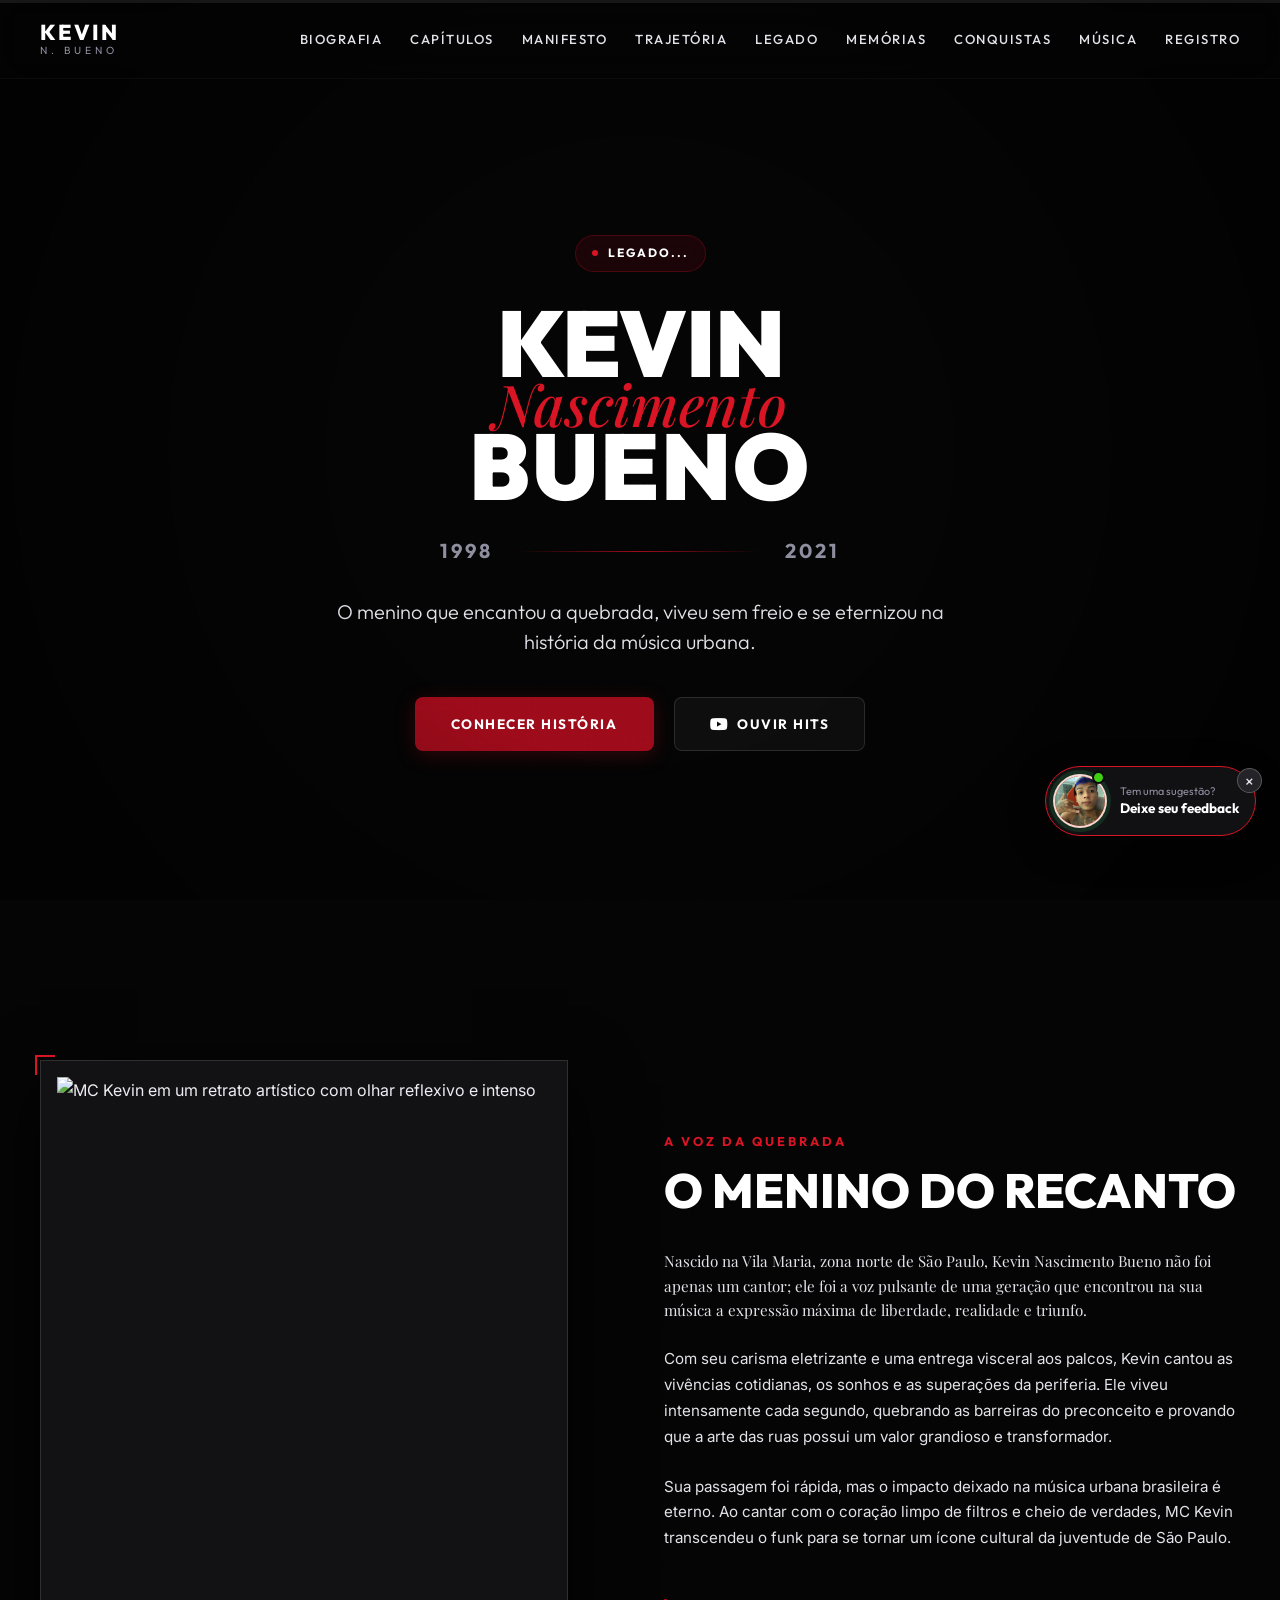
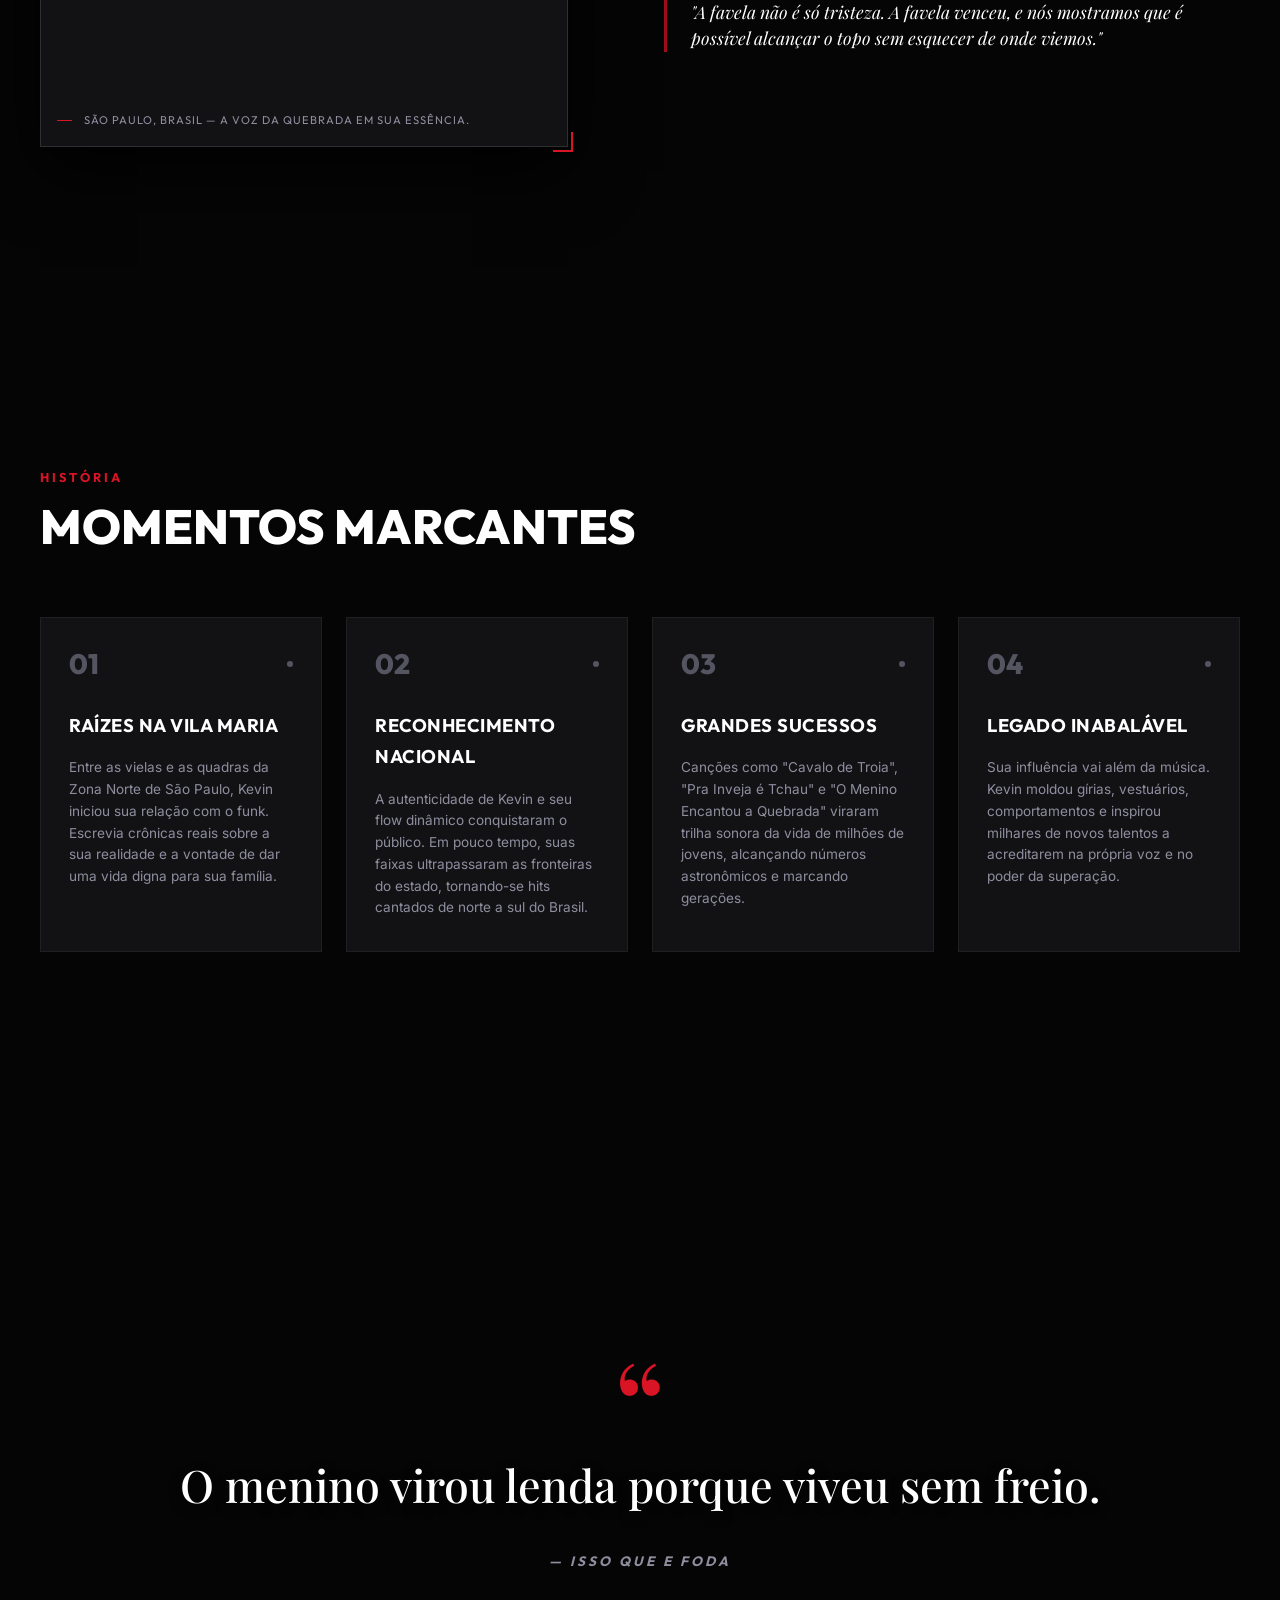
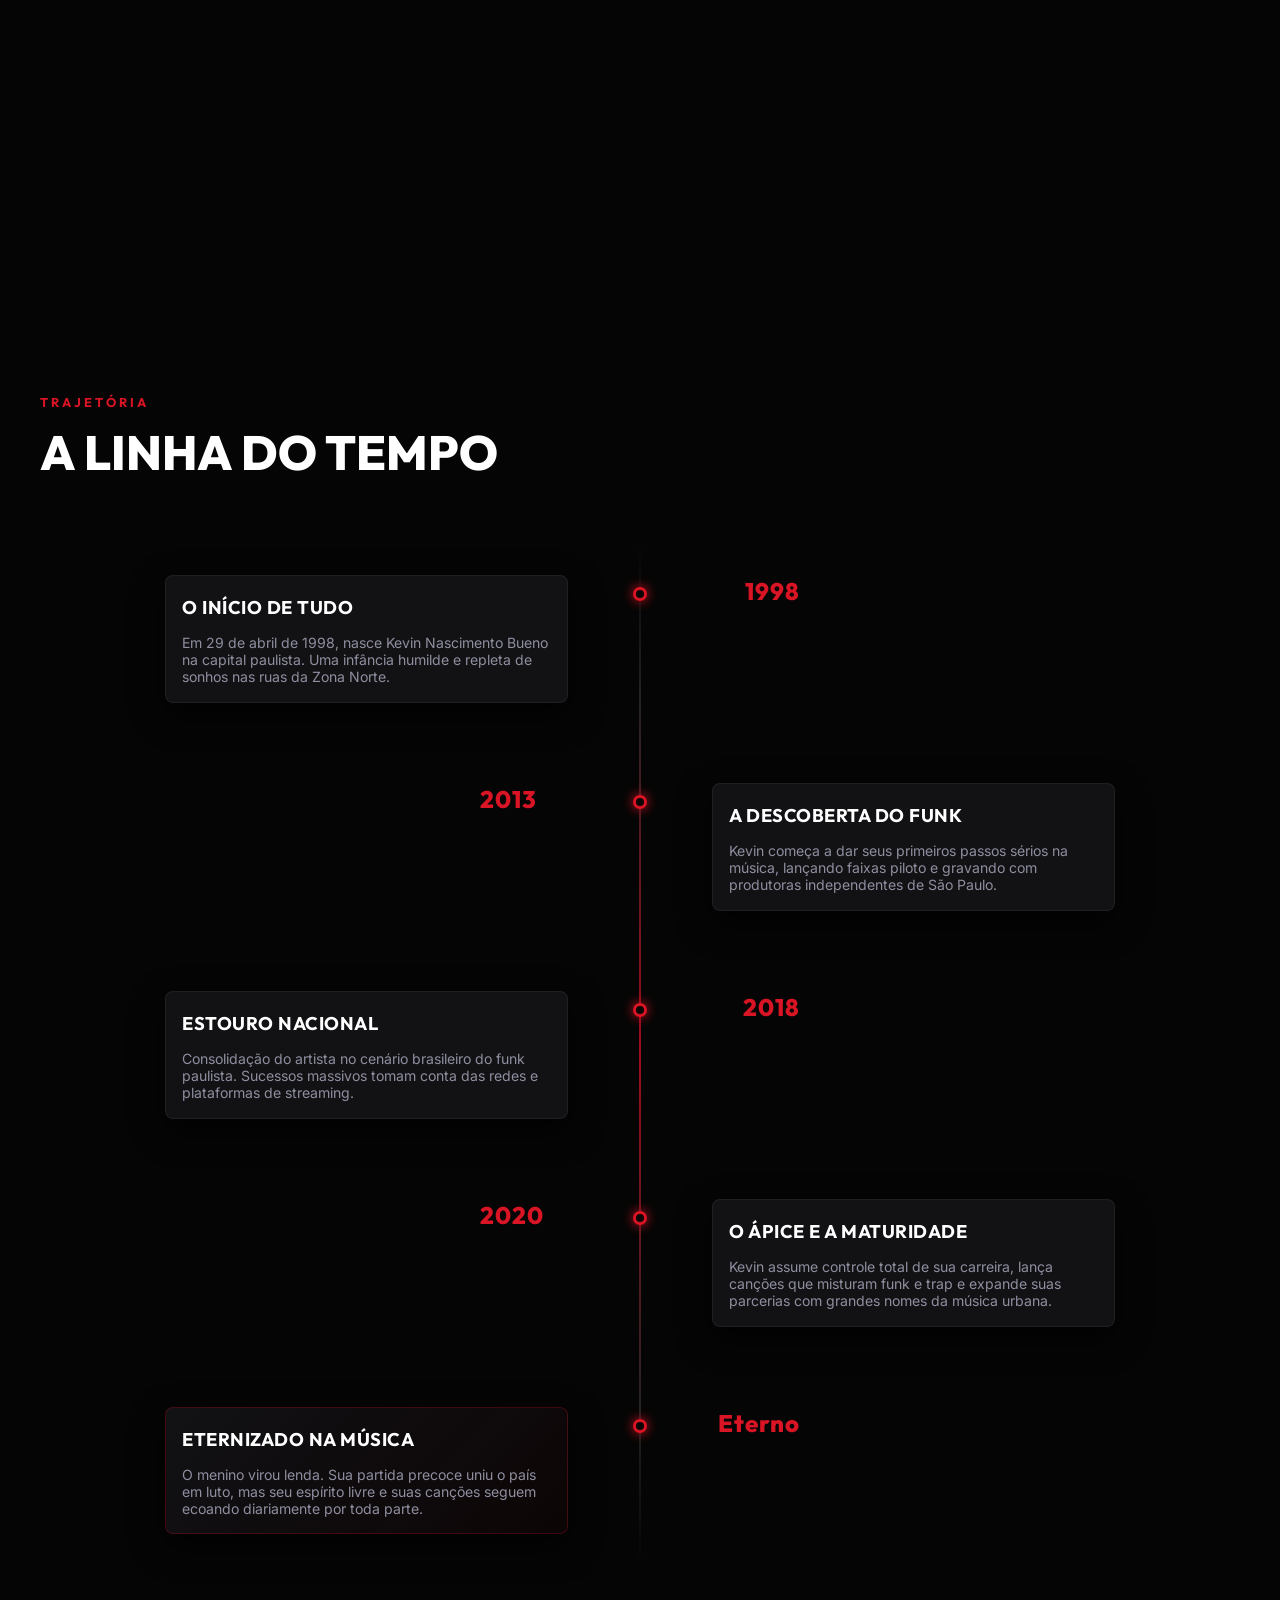
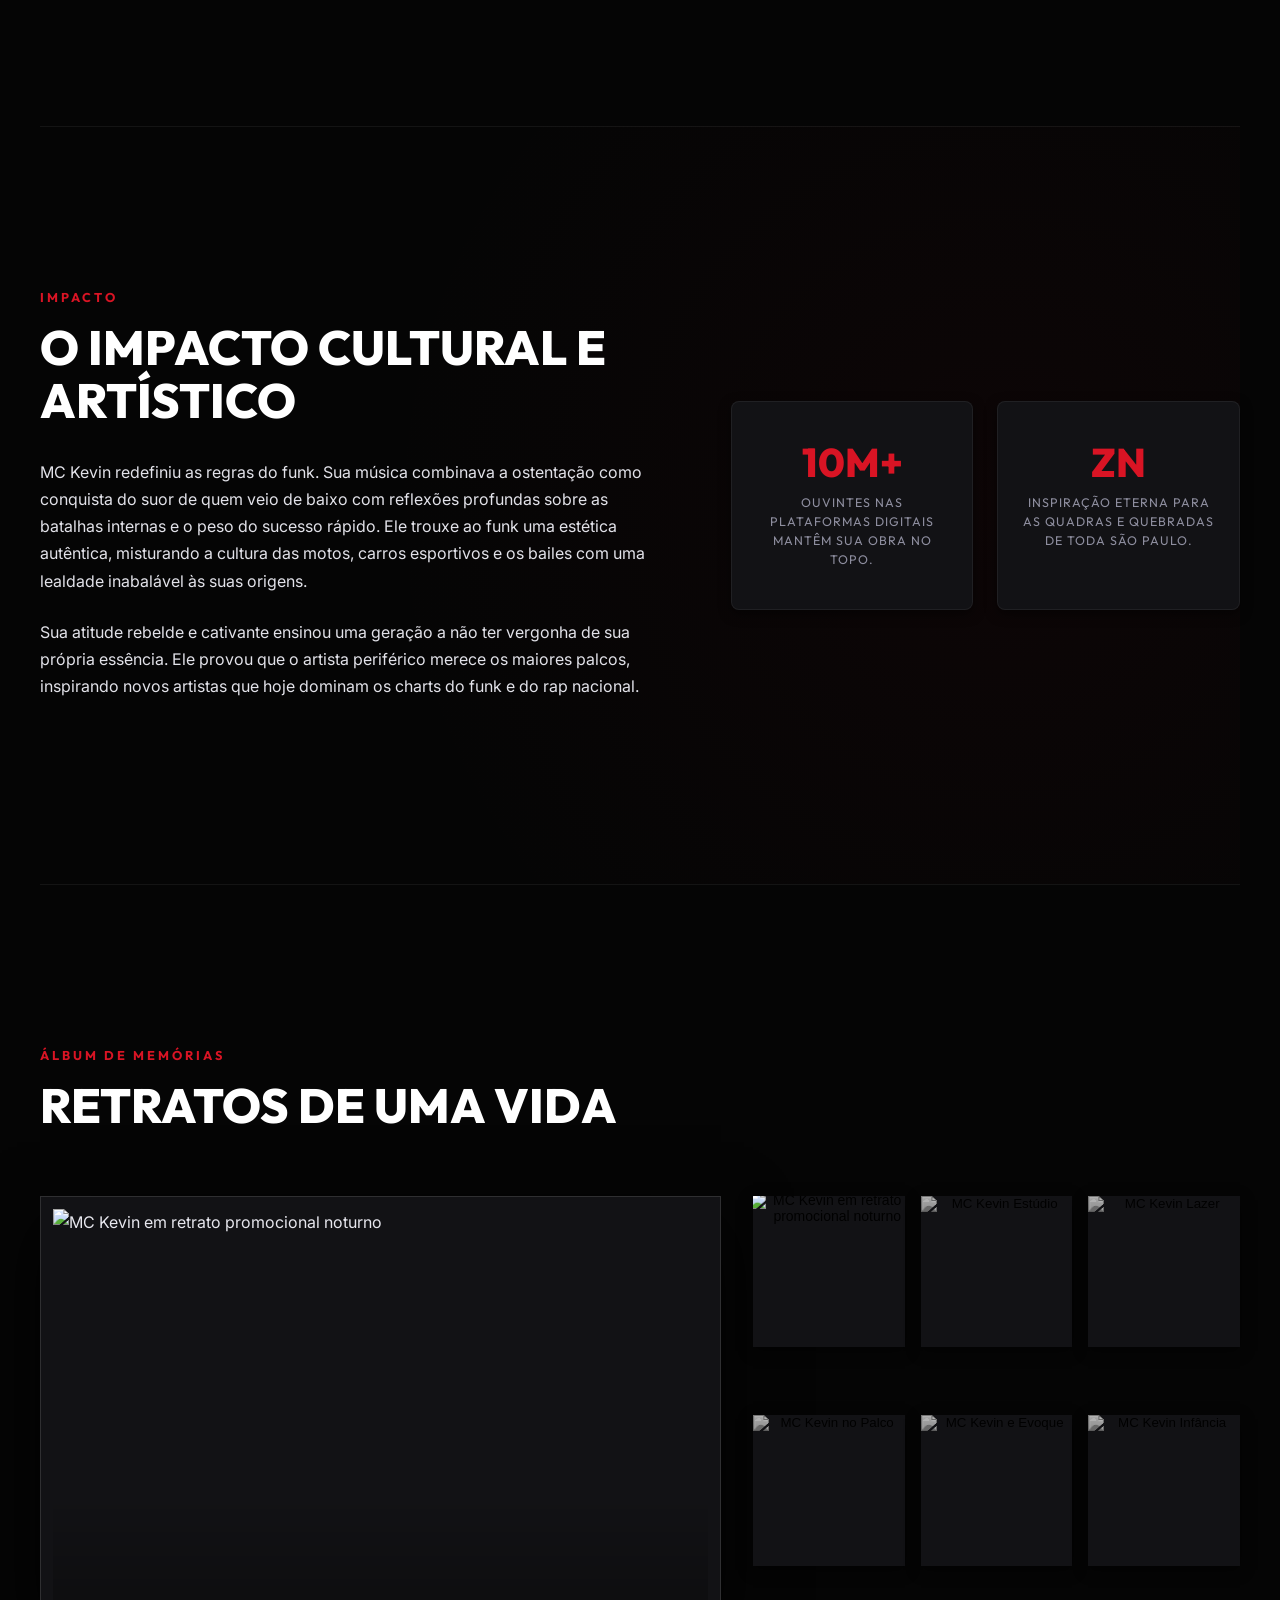
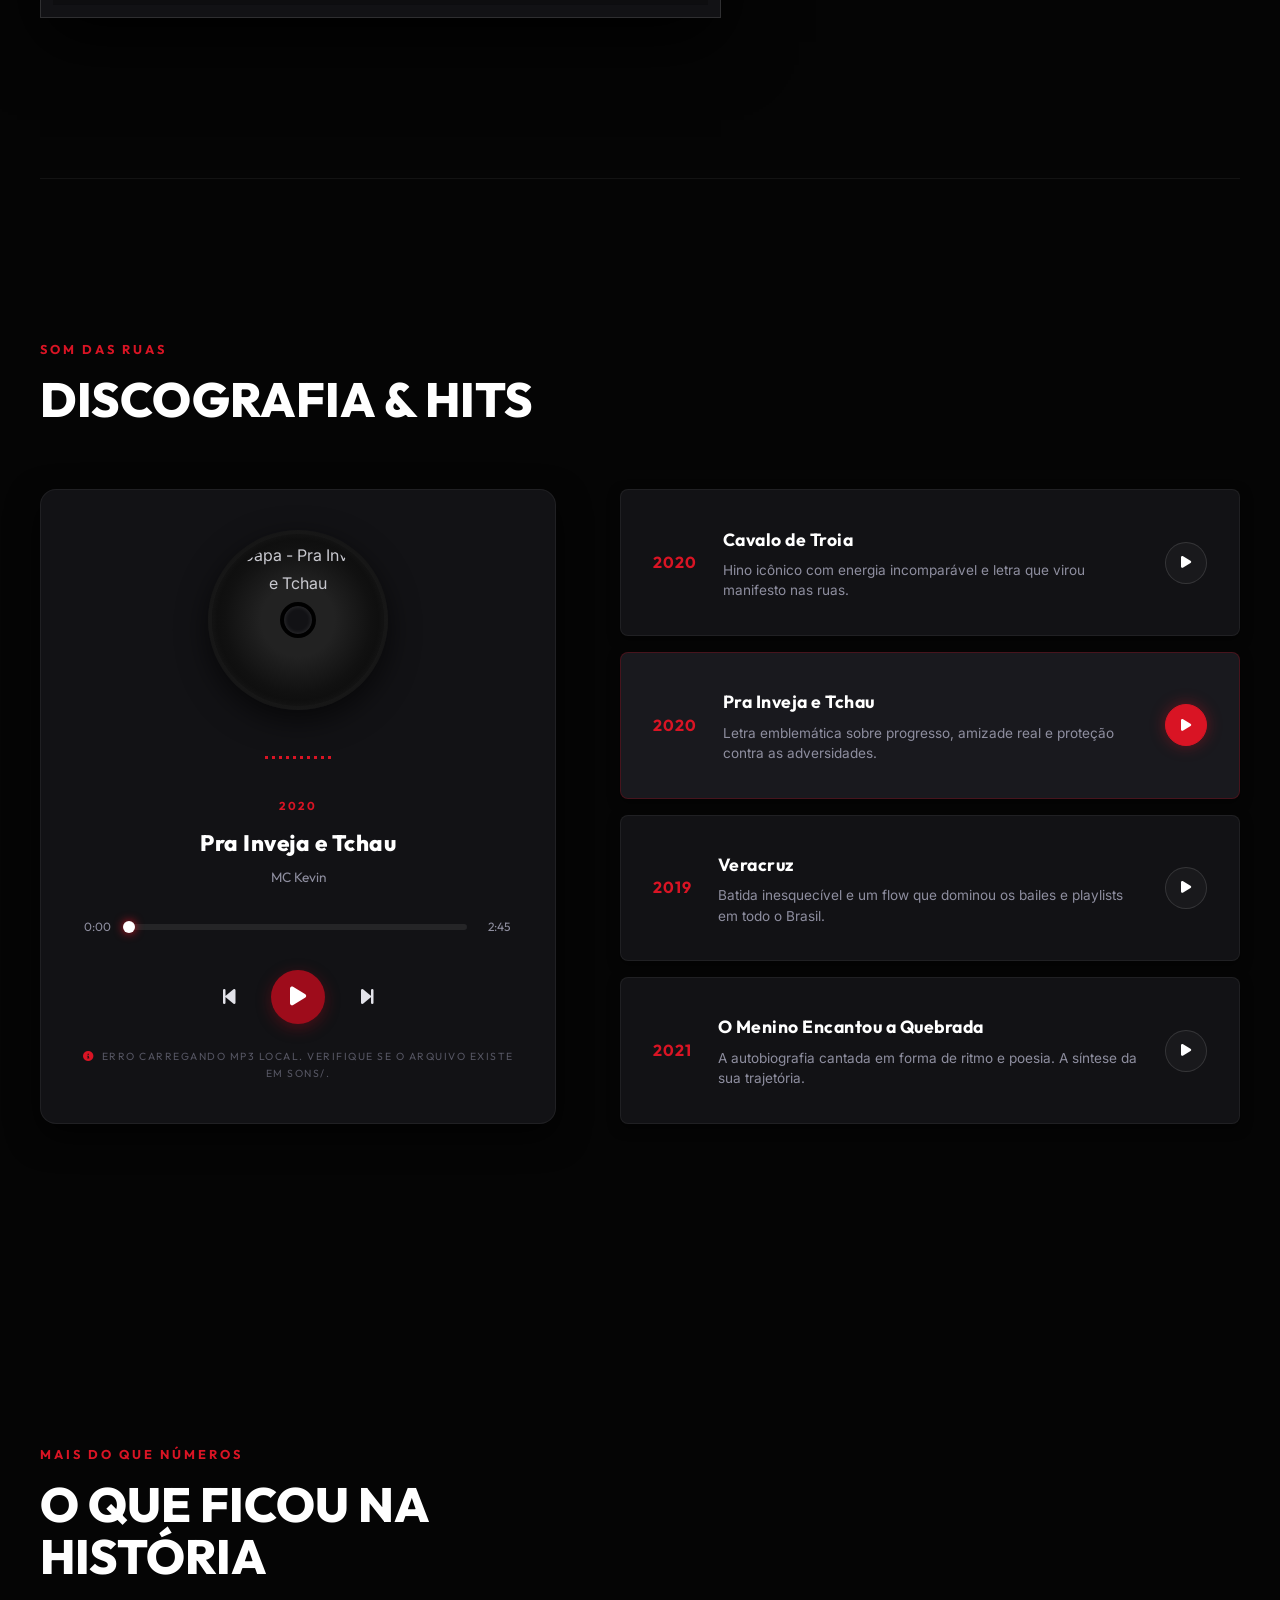
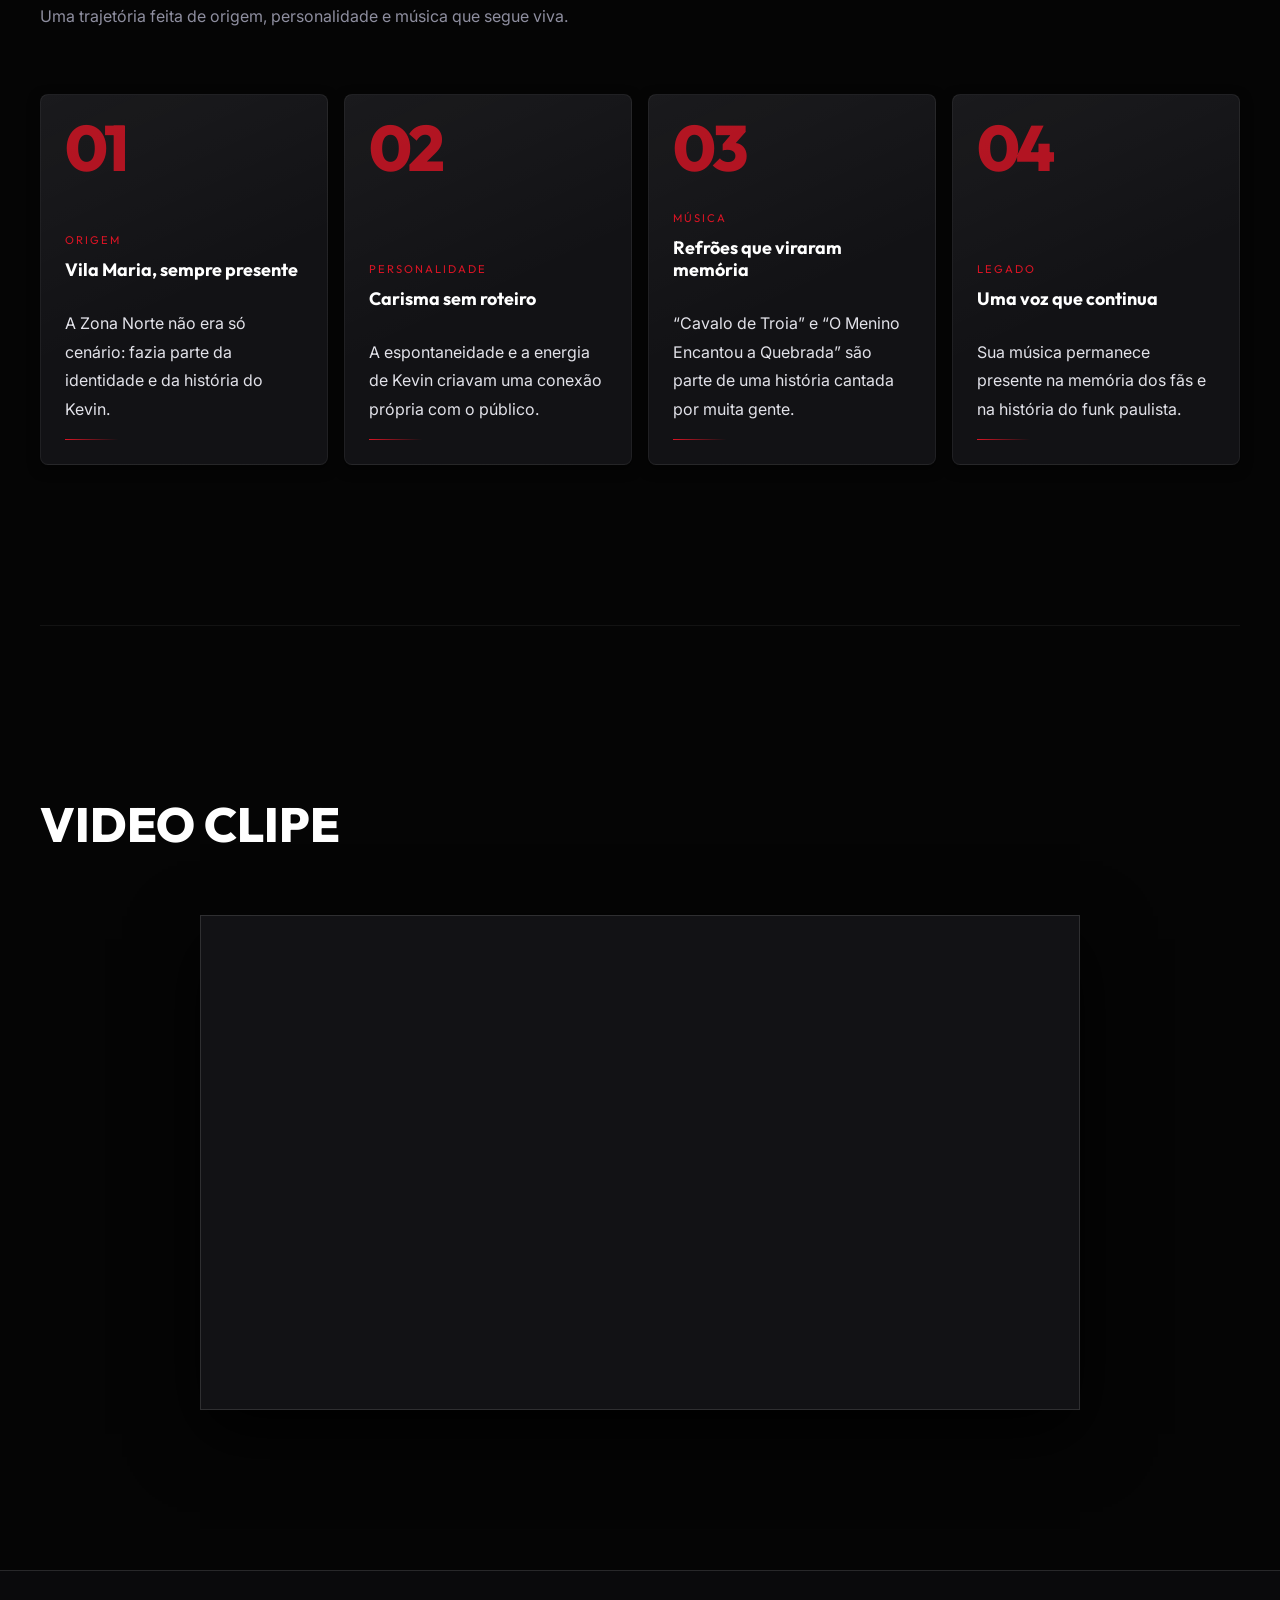
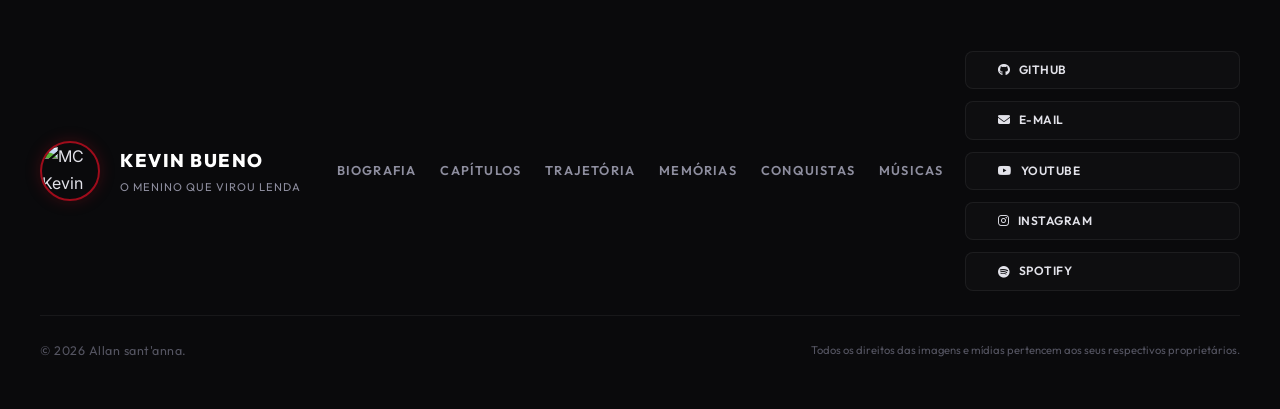
==== commit 8d96c820: "atualizado" ====
--- a/conteudo/index.html
+++ b/conteudo/index.html
@@ -13,7 +13,11 @@
   <link rel="preconnect" href="https://fonts.googleapis.com">
   <link rel="preconnect" href="https://fonts.gstatic.com" crossorigin>
   <link href="https://fonts.googleapis.com/css2?family=Inter:wght@300;400;500;600;700&family=Outfit:wght@300;400;500;700;800;900&family=Playfair+Display:ital,wght@0,500;0,700;1,400;1,500&display=swap" rel="stylesheet">
-  
+
+  <script defer src="https://cloud.umami.is/script.js" data-website-id="c81838d5-4607-4ce7-9318-36ba9b7ad607">
+    
+  </script>
+
   <link rel="stylesheet" href="https://cdnjs.cloudflare.com/ajax/libs/font-awesome/6.5.1/css/all.min.css">
   <link rel="stylesheet" href="style.css">
   <link rel="stylesheet" href="celular.css" media="screen">
@@ -423,7 +427,7 @@
 
         <!-- Right: Modern structured Hits List with Custom Play Buttons -->
         <div class="hits-grid" id="hitsGrid">
-          <article class="hit-item reveal active" data-index="0" data-title="Cavalo de Troia" data-year="2020" data-img="../img/cavalo.jpg" data-duration="3:18" data-src="sons/mc-kevin-cavalo-de-troia.mp3">
+          <article class="hit-item reveal active" data-index="0" data-title="Cavalo de Troia" data-year="2020" data-img="../img/cavalo.jpg" data-duration="3:18" data-src="../sons/mc-kevin-cavalo-de-troia.mp3">
             <span class="hit-year">2020</span>
             <div class="hit-info">
               <h3 class="hit-title">Cavalo de Troia</h3>
@@ -434,7 +438,7 @@
             </button>
           </article>
 
-          <article class="hit-item reveal" data-index="1" data-title="Pra Inveja e Tchau" data-year="2020" data-img="../img/inveja.jpg" data-duration="2:45" data-src="sons/mc-kevin-e-mc-davi-pra-inveja-e-tchau.mp3">
+          <article class="hit-item reveal" data-index="1" data-title="Pra Inveja e Tchau" data-year="2020" data-img="../img/inveja.jpg" data-duration="2:45" data-src="../sons/mc-kevin-e-mc-davi-pra-inveja-e-tchau.mp3">
             <span class="hit-year">2020</span>
             <div class="hit-info">
               <h3 class="hit-title">Pra Inveja e Tchau</h3>
@@ -445,7 +449,7 @@
             </button>
           </article>
 
-          <article class="hit-item reveal" data-index="2" data-title="Veracruz" data-year="2019" data-img="../img/vera.jpg" data-duration="3:04" data-src="sons/MC Kevin - Veracruz (KondZilla)(MP3_160K).mp3">
+          <article class="hit-item reveal" data-index="2" data-title="Veracruz" data-year="2019" data-img="../img/vera.jpg" data-duration="3:04" data-src="../sons/MC Kevin - Veracruz (KondZilla)(MP3_160K).mp3">
             <span class="hit-year">2019</span>
             <div class="hit-info">
               <h3 class="hit-title">Veracruz</h3>
@@ -456,7 +460,7 @@
             </button>
           </article>
 
-          <article class="hit-item reveal" data-index="3" data-title="O Menino Encantou a Quebrada" data-year="2021" data-img="../img/quebrada.jpg" data-duration="3:22" data-src="sons/mc-kevin-o-menino-encantou-a-quebrada.mp3">
+          <article class="hit-item reveal" data-index="3" data-title="O Menino Encantou a Quebrada" data-year="2021" data-img="../img/quebrada.jpg" data-duration="3:22" data-src="../sons/mc-kevin-o-menino-encantou-a-quebrada.mp3">
             <span class="hit-year">2021</span>
             <div class="hit-info">
               <h3 class="hit-title">O Menino Encantou a Quebrada</h3>
@@ -595,7 +599,8 @@
       <div class="feedback-dialog-heading">
         <div>
           <span class="section-kicker">Sua opinião importa</span>
-          <span class="section-kicker">você Não vai gastar o seu tempo!</span>
+         <!-- <span class="section-kicker">você Não vai gastar o seu tempo!</span> -->
+          
           <h2 class="feedback-title" id="feedbackTitle">Deixe seu feedback</h2>
         </div>
         <button class="feedback-close" id="feedbackClose" type="button" aria-label="Fechar formulário">&times;</button>
@@ -609,11 +614,12 @@
       </select>
       <label class="feedback-label" for="feedbackMessage">Mensagem</label>
       <textarea class="feedback-field feedback-message" id="feedbackMessage" name="message" maxlength="2000" required placeholder="Conte o que achou ou como podemos melhorar." aria-describedby="feedbackPrivacy"></textarea>
-      <p class="feedback-privacy" id="feedbackPrivacy">Seu aplicativo de e-mail será aberto com a mensagem pronta.</p>
+      <p class="feedback-privacy" id="feedbackPrivacy">Seu aplicativo de e-mail será aberto com a mensagem pronta. só aceito gmail</p>
       <div class="feedback-actions">
         <button class="feedback-button feedback-button-secondary" id="feedbackCancel" type="button">Cancelar</button>
         <button class="feedback-button feedback-button-primary" type="submit">Continuar no e-mail</button>
-      </div>
+      </div> 
+      <span class="aviso"> <img class="alerta-png" src="../img/sinal-de-alerta.png" alt="aviso!"> feedback em desenvolvimento.</span>
     </form>
   </dialog>
 
--- a/conteudo/style.css
+++ b/conteudo/style.css
@@ -1839,7 +1839,7 @@
 
 .feedback-dismiss {
   position: absolute;
-  top: -0.35rem;
+  top: -2.35rem;
   right: -0.35rem;
   display: grid;
   place-items: center;
@@ -1854,6 +1854,22 @@
   cursor: pointer;
   transition: color 0.2s ease, background-color 0.2s ease;
 }
+
+.aviso {
+  display: flex;
+  justify-content: center;
+  align-items: flex-end;
+  gap: 10px;
+  font-size: 16px;
+  margin-top: 23px;
+}
+
+.alerta-png {
+  width: 39px;
+  position: relative;
+  bottom: 3px;
+}
+
 
 .feedback-dismiss:hover {
   color: var(--text-primary);
